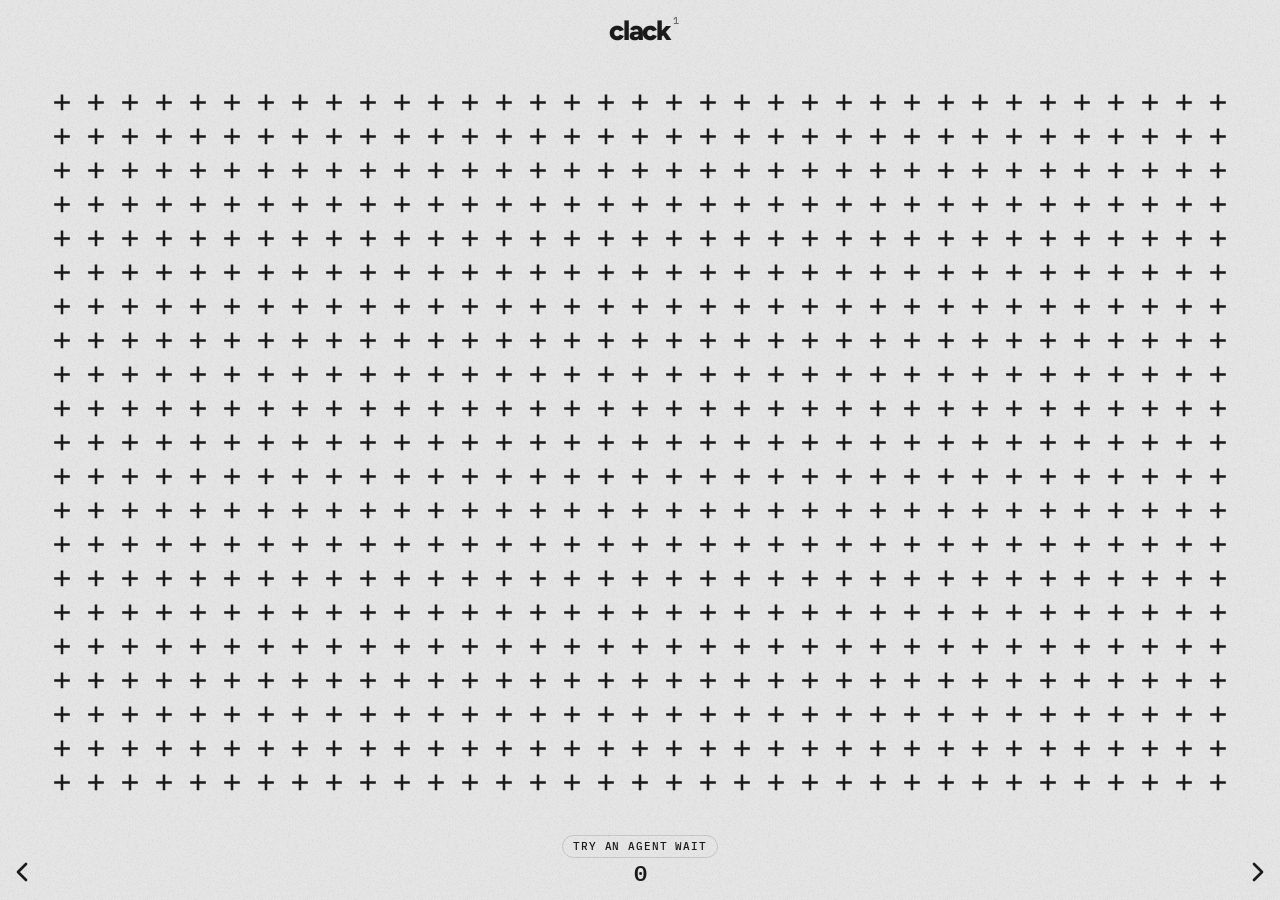
==== index.html @ c7e62347 "The clack website no longer offers the Mac app. Get clack drops its Keep it in your menu bar row, wi" ====
<!doctype html>
<html lang="en">
<head>
<meta charset="utf-8">
<meta name="viewport" content="width=device-width, initial-scale=1, viewport-fit=cover">
<!--artifact:start-->
<title>Clack</title>
<meta name="claude:viewport-fit-sides" content="cover">
<meta name="description" content="Move your cursor and every step clicks, pops or squishes. Ten stress-relief sounds, each with its own graphic to play with.">
<link rel="preconnect" href="https://fonts.googleapis.com">
<link rel="preconnect" href="https://fonts.gstatic.com" crossorigin>
<link rel="stylesheet" href="https://fonts.googleapis.com/css2?family=Courier+Prime:wght@400;700&family=Figtree:wght@400;500;600;700;800&family=IBM+Plex+Mono:wght@400;500;600&display=swap">
<style>
/* Layout: a full-screen canvas scene with only a few marks on it, set right on the picture in its own ink: the logo
   with the page number at the top centre, and along the bottom the tally in the middle with an arrow at each end to
   turn the page. In the menu bar the top row's right end holds the button that makes clack bigger and smaller.
   Every sound has its own scene and its own palette, most drawn from one moodboard:
   cobalt, periwinkle, grey paper, warm paper and ink. */
:root {
  --cobalt: #2c62fb; --peri: #becdf9; --mid: #5c80ea; --paper: #f3eee6; --grey-paper: #e6e6e3; --ink-black: #1c1c1c;
  --bg: #f4f5f7; --ink: #1b2a6b; --ink-soft: #5a6890; --line: rgba(27,42,107,.14);
  --acc: var(--cobalt); --cursor: var(--cobalt); --count-size: 22px;
  --font-ui: "Figtree", system-ui, -apple-system, "Segoe UI", sans-serif;
  --font-mono: "IBM Plex Mono", ui-monospace, monospace;
  color-scheme: light;
}
body[data-scene="wrap"]   { --bg: #72b4ed; --ink: #0d1240; --ink-soft: #10174a; --line: rgba(13,18,64,.2); --acc: #0d1240; --cursor: #0d1240; color-scheme: light; }
body[data-scene="cyano"]  { --bg: #3557b0; --ink: #f2f5ff; --ink-soft: #c3d0f5; --line: rgba(242,245,255,.25); --acc: #f2f5ff; --cursor: #f2f5ff; color-scheme: dark; }
body[data-scene="cloth"]  { --bg: #e6e6e6; --ink: #1a1a1a; --ink-soft: #6a6a6a; --line: rgba(26,26,26,.14); --acc: #1a1a1a; --cursor: #1a1a1a; color-scheme: light; }
body[data-scene="wax"]    { --bg: #c3c6db; --ink: #2d345d; --ink-soft: #60678b; --line: rgba(45,52,93,.15); --acc: #2d345d; --cursor: #2d345d; color-scheme: light; }
body[data-scene="laser"]  { --bg: #d9d8de; --ink: #2a5fa8; --ink-soft: #747990; --line: rgba(42,95,168,.16); --acc: #f2803e; --cursor: #2a5fa8; color-scheme: light; }
body[data-scene="gummy"]  { --bg: #e8ecea; --ink: #8c1f4f; --ink-soft: #a5486f; --line: rgba(140,31,79,.15); --acc: #8c1f4f; --cursor: #8c1f4f; color-scheme: light; }
body[data-scene="jelly"]  { --bg: #eed9b1; --ink: #17690a; --ink-soft: #7d6b45; --line: rgba(23,105,10,.16); --acc: #f31802; --cursor: #17690a; color-scheme: light; }
body[data-scene="soap"]   { --bg: #ebead6; --ink: #4f1534; --ink-soft: #571d3d; --line: rgba(79,21,52,.32); --acc: #bd4885; --cursor: #4f1534; color-scheme: light; }
body[data-scene="snow"]   { --bg: #9ca6e2; --ink: #252a5e; --ink-soft: #4a5088; --line: rgba(37,42,94,.18); --acc: #e8dcb2; --cursor: #252a5e; color-scheme: light; }
body[data-scene="grit"]   { --bg: #acdc98; --ink: #183c94; --ink-soft: #2d5aac; --line: rgba(24,60,148,.18); --acc: #183c94; --cursor: #183c94; color-scheme: light; }

* { box-sizing: border-box; }
[hidden] { display: none !important; }
html, body { height: 100%; }
body {
  margin: 0; overflow: hidden; background: var(--bg);
  color: var(--ink); font-family: var(--font-ui);
  -webkit-user-select: none; user-select: none; -webkit-tap-highlight-color: transparent;
  touch-action: none; transition: background-color .4s;
}
body.custom-cursor, body.custom-cursor * { cursor: none !important; }
#scene { position: fixed; inset: 0; width: 100%; height: 100%; z-index: 0; display: block; }

.app {
  position: relative; z-index: 1; height: 100%;
  display: grid; grid-template-rows: auto minmax(0, 1fr); grid-template-columns: minmax(0, 1fr);
  padding-left: max(16px, env(safe-area-inset-left, 0px));
  padding-right: max(16px, env(safe-area-inset-right, 0px));
  pointer-events: none;
}
.top, .edge { pointer-events: auto; }

/* Header: the logo at the centre of the top row; in the menu bar the size button sits at its right end */
.top { display: grid; grid-template-columns: minmax(0, 1fr) auto minmax(0, 1fr); align-items: center; gap: 16px; padding-block: 16px 6px; }
.brand { grid-column: 2; display: flex; align-items: baseline; gap: 12px; min-width: 0; }
.brand h1 { position: relative; margin: 0; font: 800 28px/1 var(--font-ui); letter-spacing: -.04em; color: var(--ink); }
/* the page number hangs off the word, so the word itself sits at the centre and stays put from page 1 to 10 */
.brand h1 sup { position: absolute; left: 100%; top: 0; font: 500 10px/1 var(--font-mono); letter-spacing: 0; margin-left: 2px; color: var(--ink-soft); }
.brand p { margin: 0; font: 500 12px/1.3 var(--font-mono); color: var(--ink-soft); white-space: nowrap; overflow: hidden; text-overflow: ellipsis; }
/* the tally sits at the bottom centre and lets the picture play on under it: the count stands alone on one line, level
   with the arrows, and the agent line sits close over it. It counts up as you play, so it needs no label; the word
   "clacks" is there for screen readers only */
.tally {
  position: fixed; left: 50%; bottom: max(16px, env(safe-area-inset-bottom, 0px)); transform: translateX(-50%);
  text-align: center; line-height: 1.1; font-family: var(--font-mono);
}
.tally p { display: flex; justify-content: center; margin: 0; white-space: nowrap; }
.tally b { font-size: var(--count-size); font-weight: 600; font-variant-numeric: tabular-nums; }
.tally span { font-size: 11px; letter-spacing: .08em; color: var(--ink-soft); }
.tally .sr { position: absolute; width: 1px; height: 1px; overflow: hidden; clip-path: inset(50%); }
/* 08 Soap Cutting's halftone goes slightly out of focus along the top and the bottom: the dots still show through
   behind the logo, the count and the agent line, only soft, so they no longer break up the letters. The blur builds up
   gradually towards each edge: four thin layers of 1px blur, each starting a quarter of the way further in over --f
   (about as far as the paler soap reaches), stack up to 2px over the top row and from the agent line down */
.haze {
  position: fixed; left: 0; right: 0; z-index: 0; pointer-events: none; display: none;
  -webkit-backdrop-filter: blur(1px); backdrop-filter: blur(1px);
  --f: 96px; --ramp: transparent calc(var(--f) * var(--k) / 4), #000 calc(var(--f) * (var(--k) + 1) / 4);
}
.haze.head { top: 0; height: calc(16px + 28px + 6px + var(--f));
  -webkit-mask-image: linear-gradient(to top, var(--ramp)); mask-image: linear-gradient(to top, var(--ramp)); }
.haze.foot { bottom: 0; height: calc(max(16px, env(safe-area-inset-bottom, 0px)) + var(--count-size) * 1.1 + 16px + var(--f));
  -webkit-mask-image: linear-gradient(to bottom, var(--ramp)); mask-image: linear-gradient(to bottom, var(--ramp)); }
body[data-scene="soap"] .haze { display: block; }
.stage { min-height: 0; min-width: 0; }

/* The agent line: one quiet line over the tally that knows when your agent is working, when it's done and how fast you
   went back, and is empty the rest of the time. It never shows a best or a streak, so there is nothing to stay for. It
   keeps a fixed height so the pictures that measure the tally never shift */
.agent { display: flex; justify-content: center; align-items: center; gap: 8px; min-height: 14px; margin-bottom: 2px;
  font: 500 11px/1 var(--font-mono); letter-spacing: .08em; text-transform: uppercase; color: var(--ink-soft); white-space: nowrap;
  transition: opacity .6s; }
.agent.dim { opacity: .55; }
.agent .dot { width: 6px; height: 6px; border-radius: 50%; background: currentColor; flex: none; }
.agent.wait .dot { animation: agentPulse 1.6s ease-in-out infinite; }
.agent.done { color: var(--ink); }
@keyframes agentPulse { 50% { opacity: .25; transform: scale(.7); } }
.agent button { pointer-events: auto; font: inherit; letter-spacing: inherit; text-transform: inherit; color: var(--ink);
  background: none; border: 1px solid var(--line); border-radius: 999px; padding: 5px 10px; cursor: pointer; }
.agent button:hover { border-color: var(--ink); }
body.custom-cursor .agent button { cursor: none !important; }
/* letting go: once the agent is done, the picture loses its colour and the cursor fades with the sound */
#scene { transition: filter .3s linear; }
body.letting-go #scene { filter: saturate(var(--grip-sat, 1)); }
body.letting-go .cursor.on { opacity: var(--grip-op, 1); }
@media (prefers-reduced-motion: reduce) { .agent.wait .dot { animation: none; } }

/* custom cursor + trail canvas: a ring in each picture's own --cursor color */
#fx { position: fixed; inset: 0; width: 100%; height: 100%; pointer-events: none; z-index: 5; }
.cursor {
  position: fixed; left: 0; top: 0; z-index: 50; pointer-events: none; color: var(--cursor);
  width: 30px; height: 30px; margin: -15px 0 0 -15px;
  filter: drop-shadow(0 2px 3px rgba(0,0,0,.2)); will-change: transform; opacity: 0; transition: opacity .2s;
}
.cursor.on { opacity: 1; }
.cursor svg { width: 100%; height: 100%; display: block; transition: transform 90ms ease-out; }
.cursor.press svg { transform: scale(.78); transition-duration: 30ms; }

/* Arrows: the previous and the next material, at the two ends of the bottom row level with the count, in the
   picture's own ink, far enough from it not to read as buttons for the number. Each tip sits on the page margin; the
   button reaches past it to the screen's edge, and its middle meets the middle of the count's line, so it hangs a little
   below the tally's foot. A button in the top row reaches above and below it instead */
.pager {
  position: fixed; left: 0; right: 0; bottom: calc(max(16px, env(safe-area-inset-bottom, 0px)) + var(--count-size) * .55 - 22px);
  padding-left: max(0px, env(safe-area-inset-left, 0px) - 16px); padding-right: max(0px, env(safe-area-inset-right, 0px) - 16px);
  display: flex; justify-content: space-between;
}
.edge {
  width: 44px; height: 44px; padding: 0;
  display: grid; place-items: center; border: 0; background: none; color: var(--ink); cursor: pointer;
  transition: transform .15s;
}
.top .edge { margin-block: -8px; }
.edge svg { width: 32px; height: 32px; }
.edge.prev:hover { transform: translateX(-3px); }
.edge.next:hover { transform: translateX(3px); }
button:focus-visible { outline: 2px solid var(--acc); outline-offset: 2px; }

.thumb { display: block; border-radius: 9px; overflow: hidden; aspect-ratio: 8 / 5; box-shadow: inset 0 0 0 1px rgba(0,0,0,.06); }
.thumb svg { width: 100%; height: 100%; display: block; }

.go { margin-top: 6px; font: 600 16px/1 var(--font-ui); padding: 16px 28px; border-radius: 999px; border: 0; background: var(--ink); color: var(--bg); cursor: pointer; box-shadow: 0 10px 24px rgba(10,20,60,.22); }

@media (max-width: 720px) {
  .brand p { display: none; }
  :root { --count-size: 18px; }
  .brand h1 { font-size: 24px; }
}
@media (max-height: 520px) {
  .top { padding-block: 8px 2px; }
  .tally { bottom: max(8px, env(safe-area-inset-bottom, 0px)); }
  .pager { bottom: calc(max(8px, env(safe-area-inset-bottom, 0px)) + var(--count-size) * .55 - 22px); }
  .brand p { display: none; }
}
/* The story: what clack is for and how it came to be. Nothing on the page opens it for now. It keeps one palette of its own,
   warm paper and cobalt ink from the moodboard */

@media (pointer: coarse) { .st-close kbd { display: none; } }

.story {
  --s-bg: #f3eee6; --s-ink: #1b2a6b; --s-soft: #5a6890; --s-line: rgba(27,42,107,.14); --s-card: rgba(255,255,255,.55); --s-acc: #2c62fb;
  position: fixed; inset: 0; z-index: 45; overflow-y: auto; overscroll-behavior: contain; touch-action: pan-y;
  background: var(--s-bg); color: var(--s-ink); color-scheme: light; -webkit-user-select: text; user-select: text;
  animation: storyIn .3s ease-out;
}
@keyframes storyIn { from { opacity: 0; transform: translateY(16px); } }
body.custom-cursor .story, body.custom-cursor .story * { cursor: auto !important; }
body.custom-cursor .story :is(button, a) { cursor: pointer !important; }
body.story-open .cursor, body.story-open #fx { visibility: hidden; }
.story :focus-visible { outline: 2px solid var(--s-acc); outline-offset: 3px; }
.st-bar {
  position: sticky; top: 0; z-index: 2; display: flex; align-items: center; justify-content: space-between; gap: 20px;
  padding: 12px max(16px, env(safe-area-inset-right, 0px)) 12px max(16px, env(safe-area-inset-left, 0px));
  background: color-mix(in srgb, var(--s-bg) 86%, transparent); backdrop-filter: blur(14px); -webkit-backdrop-filter: blur(14px);
}
.st-mark { font: 800 22px/1 var(--font-ui); letter-spacing: -.04em; }
.st-nav { display: flex; gap: 22px; margin-right: auto; padding-left: 18px; }
.st-nav a { font: 500 11px/1 var(--font-mono); letter-spacing: .1em; text-transform: uppercase; color: var(--s-soft); text-decoration: none; }
.st-nav a:hover { color: var(--s-ink); }
.st-close { display: inline-flex; align-items: center; gap: 8px; font: 600 13px/1 var(--font-ui); color: var(--s-ink); padding: 9px 14px; border-radius: 999px; border: 1px solid var(--s-line); background: var(--s-card); }
.st-close kbd { font: 500 10px/1 var(--font-mono); color: var(--s-soft); }
.st-in { max-width: 920px; margin: 0 auto; padding: 0 max(20px, env(safe-area-inset-left, 0px)) 72px; }
.st-hero { padding: 44px 0 0; }
.st-eyebrow, .st-num, .story h4 { margin: 0 0 18px; font: 500 11px/1.4 var(--font-mono); letter-spacing: .14em; text-transform: uppercase; color: var(--s-soft); }
.st-title { position: relative; margin: 0; font: 800 clamp(88px, 18vw, 176px)/.84 var(--font-ui); letter-spacing: -.055em; }
.st-title::before { content: "clack"; position: absolute; inset: 0; color: var(--s-acc); filter: blur(22px); opacity: .45; transform: translate(.05em, .06em); z-index: -1; }
.st-lede { max-width: 30em; margin: 28px 0 0; font: 500 clamp(19px, 2.4vw, 24px)/1.45 var(--font-ui); letter-spacing: -.01em; text-wrap: pretty; }
.st-meta { display: grid; grid-template-columns: repeat(4, minmax(0, 1fr)); gap: 18px; margin: 36px 0 0; padding: 18px 0 0; border-top: 1px solid var(--s-line); }
.st-meta dt { margin-bottom: 6px; font: 500 10.5px/1.3 var(--font-mono); letter-spacing: .12em; text-transform: uppercase; color: var(--s-soft); }
.st-meta dd { margin: 0; font-size: 14px; line-height: 1.45; }
.st-strip { display: grid; grid-template-columns: repeat(10, minmax(0, 1fr)); gap: 6px; margin-top: 40px; }
.st-strip .thumb { aspect-ratio: 2 / 3; border-radius: 10px; }
.st-sec { padding-top: 88px; scroll-margin-top: 40px; }
.st-sec h3, .st-end h3 { max-width: 15em; margin: 0 0 22px; font: 800 clamp(34px, 5.2vw, 54px)/1.02 var(--font-ui); letter-spacing: -.035em; text-wrap: balance; }
.st-sec > p:not(.st-num) { max-width: 36em; margin: 0 0 16px; font-size: 17px; line-height: 1.65; text-wrap: pretty; }
.story h4 { margin: 48px 0 14px; }
.st-quote { max-width: 20em; margin: 32px 0 0; padding-left: 20px; border-left: 3px solid var(--s-acc); font: 700 clamp(24px, 3.4vw, 34px)/1.22 var(--font-ui); letter-spacing: -.02em; color: var(--s-acc); }
.st-fig { margin: 30px 0 0; padding: 20px; border-radius: 20px; border: 1px solid var(--s-line); background: var(--s-card); }
.st-fig svg { display: block; width: 100%; height: auto; }
.st-fig figcaption { display: flex; align-items: baseline; gap: 10px; margin-top: 14px; font-size: 13px; line-height: 1.5; color: var(--s-soft); }
.st-fig figcaption i { flex: none; width: 10px; height: 10px; border-radius: 3px; background: var(--s-acc); }
.st-cards, .st-iters { display: grid; grid-template-columns: repeat(3, minmax(0, 1fr)); gap: 14px; margin-top: 14px; }
.st-card { padding: 20px; border-radius: 20px; border: 1px solid var(--s-line); background: var(--s-card); }
.st-card em { display: block; margin-bottom: 14px; font: 500 11px/1 var(--font-mono); font-style: normal; color: var(--s-acc); }
.st-card b { display: block; margin-bottom: 8px; font-size: 18px; letter-spacing: -.01em; }
.st-card p { margin: 0; font-size: 14.5px; line-height: 1.55; color: var(--s-soft); }
.st-card .chain { margin-bottom: 10px; font-size: 15px; line-height: 1.5; color: var(--s-ink); }
.st-card .chain i { font-style: normal; color: var(--s-soft); }
.st-card .chain b { display: inline; color: var(--s-acc); font-size: inherit; }
.st-mats { display: grid; grid-template-columns: repeat(2, minmax(0, 1fr)); gap: 14px; margin-top: 30px; }
.mat {
  display: flex; flex-direction: column; gap: 8px; padding: 10px 10px 16px; text-align: left; font: inherit; color: inherit;
  border-radius: 20px; border: 1px solid var(--s-line); background: var(--s-card); transition: border-color .15s, transform .15s;
}
.mat:hover { border-color: var(--s-ink); transform: translateY(-2px); }
.mat .thumb { aspect-ratio: 9 / 4; border-radius: 12px; margin-bottom: 4px; }
.mat-t { display: flex; align-items: baseline; gap: 8px; padding: 4px 6px 0; }
.mat-t em { font: 500 11px/1 var(--font-mono); font-style: normal; color: var(--s-soft); }
.mat-t b { font-size: 20px; letter-spacing: -.02em; }
.mat-try { padding: 0 6px 4px; font-size: 15px; line-height: 1.5; }
.mat-row { display: grid; grid-template-columns: 50px minmax(0, 1fr); gap: 8px; padding: 0 6px; font-size: 13px; line-height: 1.45; color: var(--s-soft); }
.mat-row i { font: 500 10px/1.9 var(--font-mono); font-style: normal; letter-spacing: .1em; text-transform: uppercase; }
.mat-go { margin-top: auto; padding: 8px 6px 0; font-size: 13px; font-weight: 600; color: var(--s-acc); }
.st-steps { display: grid; grid-template-columns: repeat(4, minmax(0, 1fr)); gap: 18px; margin: 34px 0 0; padding: 0; list-style: none; }
.st-steps li { padding-top: 14px; border-top: 2px solid var(--s-ink); }
.st-steps em { display: block; margin-bottom: 10px; font: 500 11px/1 var(--font-mono); font-style: normal; color: var(--s-acc); }
.st-steps b { display: block; margin-bottom: 6px; font-size: 16px; }
.st-steps p { margin: 0; font-size: 14px; line-height: 1.55; color: var(--s-soft); }
.st-cut { display: flex; flex-wrap: wrap; gap: 6px; margin: 0; padding: 0; list-style: none; }
.st-cut li { padding: 7px 11px; border-radius: 999px; border: 1px dashed var(--s-line); font: 500 12px/1 var(--font-mono); color: var(--s-soft); text-decoration: line-through; text-decoration-color: rgba(44,98,251,.55); }
.st-sec > .st-cut + p { margin: 14px 0 0; font-size: 14px; color: var(--s-soft); }
.st-details { display: grid; grid-template-columns: repeat(3, minmax(0, 1fr)); gap: 30px 22px; margin-top: 30px; }
.st-details div { padding-top: 14px; border-top: 1px solid var(--s-line); }
.st-details b { display: block; margin-bottom: 6px; font-size: 16px; }
.st-details p { margin: 0; font-size: 14.5px; line-height: 1.55; color: var(--s-soft); }
.st-end { margin-top: 96px; padding: 56px 24px; border-radius: 28px; background: var(--s-ink); color: var(--s-bg); text-align: center; }
.st-end h3 { margin: 0 auto 12px; }
.st-end p { margin: 0 0 26px; font-size: 17px; opacity: .75; }
.st-end .go { margin: 0; background: var(--s-bg); color: var(--s-ink); box-shadow: none; }
@media (max-width: 760px) {
  .st-nav { display: none; }
  .st-cards, .st-iters, .st-details { grid-template-columns: minmax(0, 1fr); }
  .st-steps { grid-template-columns: repeat(2, minmax(0, 1fr)); }
}
@media (max-width: 640px) {
  .st-meta { grid-template-columns: repeat(2, minmax(0, 1fr)); }
  .st-strip { grid-template-columns: repeat(5, minmax(0, 1fr)); }
  .st-mats { grid-template-columns: minmax(0, 1fr); }
  .st-sec { padding-top: 64px; }
}
@media (prefers-reduced-motion: reduce) { .edge { transition: none; } .story { animation: none; } .mat { transition: none; } .mat:hover { transform: none; } }
</style>
</head>
<body>
<canvas id="scene" aria-label="Interactive graphic. Move your cursor to play"></canvas>
<div class="haze head" style="--k: 0" aria-hidden="true"></div>
<div class="haze head" style="--k: 1" aria-hidden="true"></div>
<div class="haze head" style="--k: 2" aria-hidden="true"></div>
<div class="haze head" style="--k: 3" aria-hidden="true"></div>
<div class="haze foot" style="--k: 0" aria-hidden="true"></div>
<div class="haze foot" style="--k: 1" aria-hidden="true"></div>
<div class="haze foot" style="--k: 2" aria-hidden="true"></div>
<div class="haze foot" style="--k: 3" aria-hidden="true"></div>
<div class="app" id="app">
  <header class="top">
    <div class="brand">
      <h1>clack<sup id="page">1</sup></h1>
    </div>
  </header>

  <main class="stage" id="stage"></main>

  <div class="tally" aria-live="off">
    <div class="agent" id="agent" role="status" aria-live="polite"></div>
    <p><b id="count">0</b><span class="sr"> clacks</span></p>
  </div>

  <nav class="pager" aria-label="Materials">
    <button class="edge prev" id="prev" type="button" aria-label="Previous material"><svg viewBox="0 0 24 24" fill="none" stroke="currentColor" stroke-width="2" stroke-linecap="round" stroke-linejoin="round"><path d="m15 6-6 6 6 6"/></svg></button>
    <button class="edge next" id="next" type="button" aria-label="Next material"><svg viewBox="0 0 24 24" fill="none" stroke="currentColor" stroke-width="2" stroke-linecap="round" stroke-linejoin="round"><path d="m9 6 6 6-6 6"/></svg></button>
  </nav>
</div>

<canvas id="fx" aria-hidden="true"></canvas>
<div class="cursor" id="cursor" aria-hidden="true"><svg viewBox="0 0 24 24"><circle cx="12" cy="12" r="8.5" fill="none" stroke="currentColor" stroke-width="2.4"/><circle cx="12" cy="12" r="1.8" fill="currentColor"/></svg></div>

<div class="story" id="story" role="dialog" aria-modal="true" aria-labelledby="storyTitle" hidden>
  <div class="st-bar">
    <b class="st-mark">clack</b>
    <nav class="st-nav" aria-label="Sections">
      <a href="#st-why">Why</a><a href="#st-idea">Idea</a><a href="#st-materials">Materials</a><a href="#st-process">Process</a><a href="#st-details">Details</a>
    </nav>
    <button class="st-close" id="storyClose" type="button">Close<kbd>esc</kbd></button>
  </div>
  <article class="st-in">
    <header class="st-hero">
      <p class="st-eyebrow">Case study &middot; Interactive sound toy</p>
      <h2 class="st-title" id="storyTitle">clack</h2>
      <p class="st-lede">Ten satisfying materials to pop, squish and crunch with nothing but a cursor. A small web toy for the moments when your hands want something to do.</p>
      <dl class="st-meta">
        <div><dt>Role</dt><dd>Concept, interaction, visual and sound design</dd></div>
        <div><dt>Built with</dt><dd>HTML Canvas and the Web Audio API</dd></div>
        <div><dt>Plays on</dt><dd>Mouse, trackpad, touch and keyboard</dd></div>
        <div><dt>Year</dt><dd>2026</dd></div>
      </dl>
      <div class="st-strip" id="storyStrip" aria-hidden="true"></div>
    </header>

    <section class="st-sec" id="st-why">
      <p class="st-num">01 &mdash; Why</p>
      <h3>Hands want something to do</h3>
      <p>We pop bubble wrap, squeeze slime and watch soap get shaved into cubes, not to finish anything but because the small, repeatable feeling settles us. ASMR videos turned these textures into a genre, and on Roblox, ASMR tower obbies such as 왁뿌볼 타워 and Keyboard ASMR Towers have players climb from one satisfying material to the next.</p>
      <p>On a screen, though, we mostly watch. The textures are right there, but our hands never get to touch them.</p>
      <blockquote class="st-quote">What if the cursor were the fingertip?</blockquote>
    </section>

    <section class="st-sec" id="st-idea">
      <p class="st-num">02 &mdash; The idea</p>
      <h3>Every step is a press</h3>
      <p>The screen is laid out as a grid of invisible keys. Each cell the cursor crosses is pressed once: it plays a sound, and the picture under it reacts. Slow strokes tap, fast flicks sweep, and even an idle wiggle turns into a run of sound.</p>
      <figure class="st-fig">
        <div id="storyDiagram"></div>
        <figcaption><i></i>Cells the cursor crossed. Each one played a sound and nudged the picture, then faded back as the picture recovered.</figcaption>
      </figure>
      <div class="st-cards">
        <div class="st-card"><em>A</em><b>Just move</b><p>No clicks, no goals, no score to lose. A quiet count of your clacks is the only number on screen.</p></div>
        <div class="st-card"><em>B</em><b>One material, two senses</b><p>Each sound draws its own picture, and the picture answers where you touch it: bubbles flatten, snow takes a boot print, soap gives up a path down to the paper.</p></div>
        <div class="st-card"><em>C</em><b>Soft, never sharp</b><p>A quick stroke can fire twenty sounds a second, so anything with a hard edge (a ring, a ping, a thump) soon sounds like gunfire. The sounds are shaped from soft, filtered noise instead, so a stroke blends into one gentle wash.</p></div>
      </div>
    </section>

    <section class="st-sec" id="st-materials">
      <p class="st-num">03 &mdash; Materials</p>
      <h3>Ten materials, ten pictures</h3>
      <p>Each material starts from something people already find satisfying, and most pictures are drawn after a reference: a photo, a print or a texture. Pick one to play it.</p>
      <div class="st-mats" id="storyMaterials"></div>
    </section>

    <section class="st-sec" id="st-process">
      <p class="st-num">04 &mdash; Process</p>
      <h3>It started as a keyboard</h3>
      <p>The first version was called 딸깍 (ddalkkak, the Korean word for a click): a full-screen keyboard that clicked under a passing cursor, with ten sound sets, from clicky switches to bubble wrap and marimba, and seven keycap themes. It took a lot of cutting to get from there to here.</p>
      <ol class="st-steps">
        <li><em>1</em><b>A keyboard that clicks</b><p>Ten sound sets on a 60% keyboard. The name clack comes from here.</p></li>
        <li><em>2</em><b>Drop the keys</b><p>Once the sounds turned into wax, slime and bubble wrap, a keycap was the wrong picture for them. Each sound got a picture of its own.</p></li>
        <li><em>3</em><b>Cut to two, rebuild to ten</b><p>Most ideas didn't survive being played. The lineup shrank to Bubble Wrap and Crunchy Slime, then grew back to ten.</p></li>
        <li><em>4</em><b>Draw from life, tune for calm</b><p>Pictures redrawn after photos and prints, and sounds softened until a fast stroke still feels calm.</p></li>
      </ol>
      <h4>Built, played and cut</h4>
      <ul class="st-cut">
        <li>Pop It</li><li>Squishy</li><li>Mochi Squishy</li><li>Wax Ball XL</li><li>Kinetic Sand</li><li>Typewriter</li><li>Gaming Switches</li><li>Voice</li><li>Marimba</li><li>Pearl</li><li>Soft Brush</li><li>Bubbles</li><li>Rain on Glass</li><li>Ink Mountains</li><li>Cross Stitch</li><li>Tanghulu</li><li>Sugar Gummies</li>
      </ul>
      <p>Seventeen materials were built, played and cut along the way.</p>
      <h4>Three iterations</h4>
      <div class="st-iters">
        <div class="st-card"><em>06 Chewy Jellies</em><p class="chain">Tanghulu <i>&rarr;</i> Sugar Gummies <i>&rarr;</i> <b>Chewy Jellies</b></p><p>Rubbing the sugar off a gummy wasn't the feeling. Squeezing gummies together, feeling them stick and peeling them apart was. Later the fruit colors and sugar gave way to one flat pink under a fine grain, after a pink and white reference.</p></div>
        <div class="st-card"><em>02 Cyanotype</em><p class="chain">Ringing twinkle <i>&rarr;</i> bubble blips <i>&rarr;</i> soft blips <i>&rarr;</i> <b>a breath of foam</b></p><p>Each try was softer, and each still sounded like shooting under a fast cursor. Filtered noise with slow attacks fixed it, and became the recipe for the calmer sounds that followed.</p></div>
        <div class="st-card"><em>04 Wax Ball</em><p class="chain">Cell foam <i>&rarr;</i> pebbles <i>&rarr;</i> line print <i>&rarr;</i> towers <i>&rarr;</i> halftone <i>&rarr;</i> <b>lime on lavender</b></p><p>Wax Ball went through eight looks and was cut once along the way. It came back as a black and white halftone of squares that the cursor presses into diamonds, then took the lime, lavender and fine grain of a second reference.</p></div>
      </div>
    </section>

    <section class="st-sec" id="st-details">
      <p class="st-num">05 &mdash; Details</p>
      <h3>The small stuff</h3>
      <div class="st-details">
        <div><b>A cursor that belongs</b><p>The ring takes each picture's own color, so it reads as part of the material rather than laid over it.</p></div>
        <div><b>No audio files</b><p>Every sound is synthesized live with the Web Audio API, with a little randomness, so no two steps sound exactly alike.</p></div>
        <div><b>Your keys play too</b><p>Letters, digits, space and enter play the current material, and the arrow keys switch between materials.</p></div>
        <div><b>Made for touch</b><p>On phones and tablets, drag a finger across the screen, and tap the arrows in the bottom corners to switch materials.</p></div>
        <div><b>One moodboard</b><p>Cobalt, periwinkle, grey and warm paper, and ink. Eight materials borrow their colors from their own reference images instead.</p></div>
        <div><b>One file</b><p>The whole toy is a single HTML page: no build step, no install, nothing to load but fonts.</p></div>
      </div>
    </section>

    <section class="st-end">
      <h3>Now it's your turn</h3>
      <p>Turn the sound on and move.</p>
      <button class="go" id="storyGo" type="button">Start playing</button>
    </section>
  </article>
</div>

<script>
(() => {
'use strict';
const $ = id => document.getElementById(id);

/* ---------- settings ---------- */
const SOUND_IDS = ['slime', 'cyano', 'bubble', 'wax', 'thock', 'gummy', 'pudding', 'soap', 'snow', 'sugar'];
const DEF = { mode: 'hover', sound: 'slime', volume: 0.7, muted: false, count: 0 };
let S = { ...DEF };
try { Object.assign(S, JSON.parse(localStorage.getItem('clack') || '{}')); } catch (e) {}
S.sound = DEF.sound; // every visit opens on 01 Crunchy Slime; the other settings are remembered
S.mode = 'hover'; // Tap mode was removed: sounds always play as the cursor moves (touch screens still drag)
S.muted = false; S.volume = DEF.volume; // the volume control was removed, so a mute or volume saved before can't stick
let saveT = 0;
function save() {
  clearTimeout(saveT);
  saveT = setTimeout(() => {
    try { const { mode, sound, volume, muted, count } = S; localStorage.setItem('clack', JSON.stringify({ mode, sound, volume, muted, count })); } catch (e) {}
  }, 300);
}

/* the agent's state, read by press() on every step; the agent section near the end drives it */
const AG = { grip: 1, vis: 1 };
// how strongly the pictures answer a step: full while clack holds you, down to a faint trace once it has let go, so
// every material still stirs a little but plainly less
const V = () => AG.vis;

/* ---------- audio ---------- */
const A = { ctx: null };
function makeIR(C, secs, decay) {
  const len = Math.floor(C.sampleRate * secs), b = C.createBuffer(2, len, C.sampleRate);
  for (let ch = 0; ch < 2; ch++) { const d = b.getChannelData(ch); for (let i = 0; i < len; i++) d[i] = (Math.random() * 2 - 1) * Math.pow(1 - i / len, decay); }
  return b;
}
function initAudio(C) {
  if (A.ctx && !C) { if (A.ctx.state === 'suspended') A.ctx.resume(); return; }
  C = C || new (window.AudioContext || window.webkitAudioContext)({ latencyHint: 'interactive' });
  A.ctx = C;
  A.master = C.createGain(); A.master.gain.value = S.muted ? 0 : S.volume;
  const comp = C.createDynamicsCompressor();
  comp.threshold.value = -16; comp.knee.value = 10; comp.ratio.value = 5; comp.attack.value = 0.002; comp.release.value = 0.15;
  A.dry = C.createGain(); A.dry.gain.value = 1.9; A.dry.connect(comp);
  A.wet = C.createGain(); A.wet.gain.value = 1.1;
  const verb = C.createConvolver(); verb.buffer = makeIR(C, 2.4, 3.4);
  A.wet.connect(verb); verb.connect(comp);
  // a gentle top-end roll-off keeps the tingle soft instead of sharp
  const soft = C.createBiquadFilter(); soft.type = 'lowpass'; soft.frequency.value = 10500; soft.Q.value = 0.5;
  comp.connect(soft); soft.connect(A.master); A.master.connect(C.destination);
  const n = C.createBuffer(1, C.sampleRate, C.sampleRate), d = n.getChannelData(0);
  for (let i = 0; i < d.length; i++) d[i] = Math.random() * 2 - 1;
  A.noise = n;
}
function env(v, t, a, d, g) {
  v.gain.setValueAtTime(0.0001, t);
  v.gain.exponentialRampToValueAtTime(g, t + a);
  v.gain.exponentialRampToValueAtTime(0.0001, t + a + d);
}
function out(v, wet) {
  v.connect(A.dry);
  if (wet) { const s = A.ctx.createGain(); s.gain.value = wet; v.connect(s); s.connect(A.wet); }
}
function tone(type, f, t, o = {}) {
  const { a = 0.002, d = 0.1, g = 0.5, f2 = 0, ft = 0.05, wet = 0 } = o;
  const C = A.ctx, osc = C.createOscillator(), v = C.createGain();
  osc.type = type; osc.frequency.setValueAtTime(f, t);
  if (f2) osc.frequency.exponentialRampToValueAtTime(f2, t + ft);
  env(v, t, a, d, g); osc.connect(v); out(v, wet);
  osc.start(t); osc.stop(t + a + d + 0.05);
}
function hiss(t, o = {}) {
  const { type = 'bandpass', f = 2000, q = 1, a = 0.001, d = 0.03, g = 0.5, f2 = 0, ft = 0.05, wet = 0 } = o;
  const C = A.ctx, s = C.createBufferSource(), fl = C.createBiquadFilter(), v = C.createGain();
  s.buffer = A.noise; s.playbackRate.value = 0.9 + Math.random() * 0.2;
  fl.type = type; fl.frequency.setValueAtTime(f, t); if (f2) fl.frequency.exponentialRampToValueAtTime(f2, t + ft); fl.Q.value = q;
  env(v, t, a, d, g); s.connect(fl); fl.connect(v); out(v, wet);
  s.start(t, Math.random() * 0.5); s.stop(t + a + d + 0.05);
}
// a tone whose pitch shivers with a fading vibrato, for anything that jiggles
function wobble(f, t, o = {}) {
  const { a = 0.006, d = 0.25, g = 0.5, rate = 9, depth = 0.1, f2 = 0, ft = 0.08, wet = 0 } = o;
  const C = A.ctx, osc = C.createOscillator(), lfo = C.createOscillator(), lg = C.createGain(), v = C.createGain();
  osc.frequency.setValueAtTime(f, t); if (f2) osc.frequency.exponentialRampToValueAtTime(f2, t + ft);
  lfo.frequency.value = rate; lg.gain.setValueAtTime(f * depth, t); lg.gain.exponentialRampToValueAtTime(f * depth * 0.05, t + a + d);
  lfo.connect(lg); lg.connect(osc.frequency);
  env(v, t, a, d, g); osc.connect(v); out(v, wet);
  osc.start(t); lfo.start(t); osc.stop(t + a + d + 0.05); lfo.stop(t + a + d + 0.05);
}
// filtered noise whose band and loudness shiver with a fading wobble, for jelly that jiggles without a note
function jiggle(t, o = {}) {
  const { f = 400, q = 2, a = 0.015, d = 0.2, g = 0.3, rate = 8, depth = 0.3, am = 0.5, wet = 0 } = o;
  const C = A.ctx, s = C.createBufferSource(), fl = C.createBiquadFilter(), v = C.createGain(), w = C.createGain();
  const lfo = C.createOscillator(), lf = C.createGain(), la = C.createGain();
  s.buffer = A.noise; s.playbackRate.value = 0.9 + Math.random() * 0.2;
  fl.type = 'bandpass'; fl.frequency.setValueAtTime(f, t); fl.Q.value = q;
  lfo.frequency.value = rate; lf.gain.setValueAtTime(f * depth, t); lf.gain.exponentialRampToValueAtTime(f * depth * 0.05, t + a + d);
  w.gain.value = 1 - am / 2; la.gain.value = am / 2;
  lfo.connect(lf); lf.connect(fl.frequency); lfo.connect(la); la.connect(w.gain);
  env(v, t, a, d, g); s.connect(fl); fl.connect(w); w.connect(v); out(v, wet);
  s.start(t, Math.random() * 0.5); lfo.start(t); s.stop(t + a + d + 0.05); lfo.stop(t + a + d + 0.05);
}
const rand = (a, b) => a + Math.random() * (b - a);

/* Each sound: scene = the picture it draws, desc = one line for the picker.
   All are tuned for ASMR: soft attacks, rounded filters, tiny crisp details and a little room tone.
*/
function crinkle(t, n, spread, o = {}) {
  const { lo = 2600, hi = 6000, g = 0.35, q = 2.5, a = 0.0015, d = 0.012 } = o;
  for (let i = 0; i < n; i++) { const at = t + Math.pow(Math.random(), 1.6) * spread; hiss(at, { f: rand(lo, hi), q, a, d: rand(d / 3, d), g: rand(0.4, 1) * g * (1 - (at - t) / spread * 0.6) }); }
}
// wet, sticky ticks where two tacky surfaces let go of each other: n little bands of noise between lo and hi over
// spread from t, each dropping as it comes off, so they sound moist rather than dry
function tack(t, n, spread, o = {}) {
  const { lo = 800, hi = 1500, g = 0.05, q = 2.2, d = 0.012 } = o;
  for (let i = 0; i < n; i++) { const f = rand(lo, hi); hiss(t + Math.random() * spread, { f, f2: f * 0.72, ft: 0.01, q, a: 0.002, d: rand(d / 2, d), g: rand(0.5, 1) * g }); }
}
// a sticky surface tearing loose: n tiny crisp clicks over dur from t that come faster and louder as the tear runs
function zip(t, n, dur, o = {}) {
  const { lo = 1200, hi = 4500, g = 0.12, q = 1.4 } = o;
  for (let i = 0; i < n; i++) { const u = i / (n - 1 || 1); hiss(t + dur * Math.pow(u, 0.6) + rand(-0.001, 0.001), { f: rand(lo, hi), q, a: 0.0005, d: rand(0.002, 0.005), g: g * (0.4 + 0.6 * u) * rand(0.7, 1) }); }
}
const SOUNDS = {
  bubble: { name: 'Bubble Wrap', desc: 'Pop hills on a blue contour map', scene: 'wrap', noTrail: true,
    // a gentle, muffled pop that sounds like a drop of water: its note swoops up as the bubble bursts (the bloop), and
    // now and then a smaller droplet plinks after it
    down(k, t, j) {
      const f0 = (210 + k.seed * 120) * j;
      hiss(t, { type: 'lowpass', f: 1200, q: 0.7, a: 0.003, d: 0.012, g: 0.45 });
      tone('sine', f0, t, { f2: f0 * 2.2, ft: 0.045, a: 0.005, d: 0.09, g: 0.3, wet: 0.08 });
      if (Math.random() < 0.4) {
        const f1 = f0 * rand(2, 2.6);
        tone('sine', f1, t + rand(0.05, 0.1), { f2: f1 * 1.7, ft: 0.025, a: 0.003, d: 0.035, g: 0.06, wet: 0.1 });
      }
    } },
  slime: { name: 'Crunchy Slime', desc: 'Crumple a sheet of stitches', scene: 'cloth', noTrail: true,
    // foam beads bursting inside glossy slime: a wet press and a fizz of tiny crackles
    down(k, t, j) {
      hiss(t, { f: 380 * j, f2: 700, ft: 0.1, q: 6, a: 0.025, d: 0.14, g: 1, wet: 0.08 });
      crinkle(t + 0.01, 12 + Math.floor(Math.random() * 6), 0.18, { lo: 2800, hi: 7000, g: 0.6, q: 3 });
    },
    up(k, t, j) { hiss(t, { f: 700 * j, f2: 1500, ft: 0.08, q: 8, a: 0.01, d: 0.08, g: 0.4 }); crinkle(t, 4, 0.06, { g: 0.2 }); } },
  cyano: { name: 'Cyanotype', desc: 'Expose white dots on blue', scene: 'cyano',
    // soft, light foam close to the ear: a gentle breath of air that swells in and out, with a faint sizzle of tiny bubbles
    // in it; no pitched tones and no hard attacks, so a stroke blends into one soft wash as the white dots bloom and sink back
    down(k, t, j) {
      const at = t + rand(0, 0.02);
      hiss(at, { type: 'lowpass', f: 2800 * j, q: 0.5, a: 0.04, d: 0.14, g: 0.08, wet: 0.1 });
      hiss(at, { type: 'highpass', f: 7000 * j, q: 0.5, a: 0.05, d: 0.12, g: 0.03 });
      crinkle(at + 0.02, 8, 0.25, { lo: 4000, hi: 9000, g: 0.04, q: 1.5 });
    } },
  wax: { name: 'Wax Ball', desc: 'Press the lime squares down into dots', scene: 'wax', noTrail: true,
    // the 왁뿌볼: a hard wax shell gives way in one dry snap and a rush of brittle crackles, then the soft clay inside squishes
    down(k, t, j) {
      hiss(t, { type: 'highpass', f: 2200, q: 0.7, a: 0.0006, d: 0.007, g: 1.1 });
      hiss(t, { type: 'lowpass', f: 1100 * j, q: 1, a: 0.001, d: 0.035, g: 0.9 });
      crinkle(t + 0.004, 16 + Math.floor(Math.random() * 8), 0.11, { lo: 1000, hi: 4800, g: 0.75, q: 1.4 });
      hiss(t + 0.03, { f: 340 * j, f2: 230, ft: 0.12, q: 4, a: 0.03, d: 0.12, g: 0.45, wet: 0.06 });
    } },
  thock: { name: 'Thocky Keys', desc: 'Heat holes into thermal colors', scene: 'laser', noTrail: true,
    // a lubed, foam-filled custom board: a padded tap, the hollow of the case and a low thud; the spacebar sits deeper
    down(k, t, j) {
      const sp = k.code === 'Space', f0 = (sp ? 120 : 165 + k.seed * 40) * j;
      hiss(t, { type: 'lowpass', f: 1600, q: 0.8, a: 0.0008, d: 0.01, g: 1.1 });
      hiss(t, { f: (sp ? 380 : 520) * j, q: 5, a: 0.001, d: sp ? 0.06 : 0.035, g: 0.7 });
      tone('sine', f0, t, { f2: f0 * 0.7, ft: 0.04, a: 0.001, d: sp ? 0.09 : 0.05, g: 0.6 });
    },
    // the key springs back up with a lighter tick; on the screen it lands just after the next key goes down
    up(k, t, j) {
      const at = t + (k.code === 'Cell' ? 0.045 : 0);
      hiss(at, { f: 1300 * j, q: 3, a: 0.0008, d: 0.012, g: 0.3 });
      tone('sine', 300 * j, at, { a: 0.001, d: 0.02, g: 0.1 });
    } },
  gummy: { name: 'Chewy Jellies', desc: 'Squish jellies and peel them apart', scene: 'gummy', noTrail: true,
    // the jellies make every sound themselves as they move, so you hear what the picture does: chewy jelly close to the
    // ear (쫀득쫀득), stuck tight and tearing loose with a crisp, wet 쫙, over quieter squishes, with no tone, creak or
    // thump. A step landing on a jelly nobody holds presses it down with a soft squish
    press(k, t, j) {
      const at = t + rand(0, 0.01);
      hiss(at, { type: 'lowpass', f: 700 * j, f2: 420, ft: 0.08, q: 0.7, a: 0.02, d: 0.09, g: 0.18, wet: 0.05 });
      tack(at + 0.05, 1 + Math.floor(Math.random() * 2), 0.03, { lo: 850, hi: 1400, g: 0.04 });
    },
    // a real key pushes a finger into the jelly under it (꾸욱): a wet tick as it touches, then the jelly gives with a full,
    // moist squelch that has some weight to it, and the wet squeezed out of it crackles; the space bar sinks in deeper
    down(k, t, j) {
      if (k.code === 'Cell') return;
      const sp = k.code === 'Space', f = (sp ? 0.78 : 0.88 + k.seed * 0.24) * j;
      hiss(t, { f: 2300 * f, f2: 1300 * f, ft: 0.008, q: 1.3, a: 0.0008, d: 0.012, g: 0.34 });
      hiss(t + 0.004, { f: 480 * f, f2: 820 * f, ft: 0.08, q: 1.2, a: 0.006, d: sp ? 0.14 : 0.1, g: 0.9, wet: 0.05 });
      hiss(t + 0.002, { type: 'lowpass', f: 380 * f, q: 0.8, a: 0.004, d: sp ? 0.1 : 0.07, g: 0.7 });
      tack(t + 0.02, 8, 0.09, { lo: 850, hi: 1900, g: 0.12 });
    },
    // and the key comes up: the finger pulls off the sticky face, which clings and tears loose in a crisp, wet 쩍, and the
    // jelly springs back up with a wobble
    up(k, t, j) {
      if (k.code === 'Cell') return;
      const f = (k.code === 'Space' ? 0.8 : 0.9 + k.seed * 0.2) * j;
      zip(t, 9, 0.016, { lo: 1000, hi: 3200, g: 0.11 });
      hiss(t + 0.016, { f: 1600 * f, f2: 700 * f, ft: 0.04, q: 1.2, a: 0.0015, d: 0.055, g: 0.4, wet: 0.06 });
      hiss(t + 0.016, { type: 'lowpass', f: 900 * f, q: 0.9, a: 0.002, d: 0.04, g: 0.24 });
      jiggle(t + 0.045, { f: 460 * f, q: 1.8, a: 0.012, d: 0.15, g: 0.14, rate: 8.7, depth: 0.25, am: 0.6 });
    },
    // the cursor catches a jelly and the finger sinks in and sticks: a low press (꾹) and a tacky touch
    grab(k, t, j) {
      hiss(t, { type: 'lowpass', f: 560 * j, f2: 380, ft: 0.06, q: 1.1, a: 0.01, d: 0.06, g: 0.16, wet: 0.04 });
      zip(t + 0.015, 3, 0.01, { lo: 1000, hi: 2500, g: 0.05 });
    },
    // two faces stuck tight start to come apart: they tear loose in a short crisp run and a wet burst (쩍) as the jelly
    // between them begins to draw out
    part(k, t, j) {
      zip(t, 6, 0.018, { lo: 900, hi: 3000, g: 0.065 });
      hiss(t + 0.016, { f: 1300 * j, f2: 700, ft: 0.035, q: 1.3, a: 0.002, d: 0.05, g: 0.17 });
    },
    // the string draws out and keeps tearing loose from the faces it clings to (쩌저저적): a wet, tearing hush that swells
    // with how fast it grows, and under it crisp, sticky crackles, each a little cluster of fibres letting go, that run
    // as fast as it grows. Both climb and sharpen as the string thins (k.n crackles this frame, k.v how much the strings
    // grew, k.x how thin the string is, 0 to 1)
    pull(k, t, j) {
      hiss(t, { f: (700 + 700 * k.x) * j, f2: (850 + 900 * k.x) * j, ft: 0.03, q: 1.1, a: 0.008, d: 0.035, g: Math.min(0.12, k.v * 1.4) * (0.7 + 0.5 * k.x) });
      for (let i = 0; i < k.n; i++) {
        const at = t + rand(0, 0.016), f = (900 + 1600 * k.x) * rand(0.75, 1.3), g = rand(0.5, 1) * (0.1 + 0.07 * k.x);
        for (let c = Math.random() < 0.5 ? 1 : 1 + Math.floor(Math.random() * 3); c > 0; c--) hiss(at + rand(0, 0.0015), { f: f * rand(0.85, 1.15), f2: f * 0.75, ft: 0.005, q: 1.4, a: 0.0006, d: rand(0.002, 0.006), g });
      }
    },
    // squeezed into a neighbour, in two beats: the jelly gives under the press (쫀), then the faces that stuck together
    // tear loose with a crisp, wet snap (득)
    squeeze(k, t, j) {
      hiss(t, { f: 340 * j, f2: 480, ft: 0.12, q: 1.2, a: 0.04, d: 0.12, g: 0.14, wet: 0.06 });
      const at = t + rand(0.1, 0.13);
      zip(at - 0.012, 5, 0.012, { lo: 1000, hi: 3000, g: 0.055 });
      hiss(at, { f: 1300 * j, f2: 700, ft: 0.03, q: 1.3, a: 0.0015, d: 0.045, g: 0.2, wet: 0.05 });
    },
    // stretched too far, the string tears loose all at once (쫙): a quick run of crisp clicks as the last of it rips, a
    // bright, wet burst whose band falls as the air rushes in, and a short wobble as the halves spring back
    peel(k, t, j) {
      zip(t, 16, 0.03, { lo: 1000, hi: 3800, g: 0.13 });
      hiss(t + 0.03, { f: 1900 * j, f2: 750, ft: 0.045, q: 1.1, a: 0.0015, d: 0.07, g: 0.46, wet: 0.08 });
      hiss(t + 0.03, { type: 'lowpass', f: 1000 * j, q: 0.9, a: 0.002, d: 0.05, g: 0.32 });
      jiggle(t + 0.06, { f: 480 * j, q: 1.8, a: 0.012, d: 0.14, g: 0.14, rate: 8.7, depth: 0.25, am: 0.6 });
    },
    // a jelly slips off the cursor and bounces home: a soft wobbling squish that rocks as it overshoots and settles
    // (뽀용), louder the farther it flies back (k.amt, 0 to 1)
    home(k, t, j) {
      jiggle(t, { f: 380 * j, q: 1.6, a: 0.02, d: 0.22, g: 0.16 * k.amt, rate: 6.4, depth: 0.3, am: 0.7, wet: 0.06 });
    },
    // two touch again and stick tight: a quick, wet slap as the faces meet (딱), louder the harder they come together
    // (k.amt, 0 to 1)
    stick(k, t, j) {
      const g = k.amt;
      hiss(t, { f: 1300 * j, f2: 700, ft: 0.02, q: 1.2, a: 0.001, d: 0.035, g: 0.36 * g });
      hiss(t, { type: 'lowpass', f: 900 * j, q: 0.8, a: 0.0015, d: 0.045, g: 0.26 * g });
    } },
  pudding: { name: 'Pudding', desc: 'Tap soft jellies till they jiggle', scene: 'jelly', noTrail: true,
    // a spoon tapping custard: a soft wet slap and a low wobble that shivers as the pudding jiggles
    down(k, t, j) {
      const f0 = (150 + k.seed * 70) * j, rate = rand(8, 11);
      wobble(f0, t, { f2: f0 * 1.35, ft: 0.05, a: 0.008, d: 0.22, g: 0.26, rate, depth: 0.09, wet: 0.1 });
      wobble(f0 * 2, t, { f2: f0 * 2.7, ft: 0.05, a: 0.008, d: 0.14, g: 0.12, rate, depth: 0.09 });
      hiss(t, { f: 520 * j, f2: 900, ft: 0.08, q: 5, a: 0.015, d: 0.08, g: 0.45 });
    } },
  soap: { name: 'Soap Cutting', desc: 'Shave paths through halftone soap', scene: 'soap', noTrail: true,
    // a blade drawn through dry soap: a crisp rising shave, then the loose beads patter as they fall
    down(k, t, j) {
      hiss(t, { f: 2200 * j, f2: 4200, ft: 0.05, q: 1.6, a: 0.004, d: 0.055, g: 0.9 });
      hiss(t, { type: 'lowpass', f: 1400, q: 0.8, a: 0.001, d: 0.01, g: 0.7 });
      crinkle(t + 0.03, 7, 0.16, { lo: 1600, hi: 4200, g: 0.45, q: 2 });
    } },
  snow: { name: 'Squeaky Snow', desc: 'Crunch boot prints into fresh snow', scene: 'snow', noTrail: true,
    // a slow step into powder snow: a soft hush as it gives, a fine, close creak of crystals packing together (뽀드득), like
    // cornstarch squeezed in the hand, and a breath of cold air over the top
    down(k, t, j) {
      const at = t + rand(0, 0.02);
      hiss(at, { type: 'lowpass', f: 1300 * j, q: 0.6, a: 0.03, d: 0.12, g: 0.16, wet: 0.06 });
      crinkle(at + 0.015, 16 + Math.floor(Math.random() * 6), 0.18, { lo: 900, hi: 3200, g: 0.1, q: 1.2, a: 0.0025, d: 0.01 });
      hiss(at + 0.01, { type: 'highpass', f: 5500, q: 0.5, a: 0.04, d: 0.09, g: 0.03 });
    } },
  sugar: { name: 'Sugar Slime', desc: 'Rake furrows through the sugar down to the blue', scene: 'grit', noTrail: true,
    // 사각사각: slime packed with sugar, stroked slowly close to the ear. A soft sandy brush as the fingers sweep through,
    // a fine trickle of sugar grains rolling past each other and a muted squish of the slime underneath
    down(k, t, j) {
      const at = t + rand(0, 0.02);
      hiss(at, { f: (3200 + k.seed * 500) * j, f2: 2500, ft: 0.08, q: 0.8, a: 0.03, d: 0.09, g: 0.12 });
      crinkle(at + 0.01, 16 + Math.floor(Math.random() * 6), 0.15, { lo: 2200, hi: 6000, g: 0.095, q: 1.2 });
      hiss(at + 0.02, { type: 'lowpass', f: 800 * j, q: 0.6, a: 0.03, d: 0.07, g: 0.12 });
    } },
};

function playKey(k, phase) {
  if (!A.ctx || A.ctx.state !== 'running' || S.muted) return;
  const fn = SOUNDS[S.sound][phase];
  if (!fn) return;
  const j = 0.96 + Math.random() * 0.08;
  try { fn(k, A.ctx.currentTime + 0.002, j); } catch (e) {}
}

/* ---------- touch points: the screen is a grid of invisible cells, and real keys sit on a keyboard laid over it ---------- */
const scn = $('scene'), sc = scn.getContext('2d');
const stage = $('stage');
// every scene plays inside one shared frame: FX/FY is its top-left on screen, and SW/SH/ZT/ZB are measured inside it
let SW = 0, SH = 0, SDPR = 1, scene = null, sceneId = '', CELL = 40, ZT = 0, ZB = 0, FX = 0, FY = 0, VW = 0, VH = 0;
const deco = document.createElement('canvas'), dc = deco.getContext('2d');
const cells = new Map();
const ALNUM = 'ABCDEFGHIJKLMNOPQRSTUVWXYZ0123456789';
function cellAt(x, y) {
  x -= FX; y -= FY;
  if (x < 0 || x > SW || y < ZT || y > ZB) return null;
  const ci = Math.floor(x / CELL), cj = Math.floor(y / CELL), id = ci + ',' + cj;
  let k = cells.get(id);
  if (!k) {
    const h = Math.abs(Math.sin(ci * 12.9898 + cj * 78.233) * 43758.5453) % 1, ch = ALNUM[((ci * 7 + cj * 13) % 36 + 36) % 36];
    k = { code: 'Cell', label: ch, en: ch, x: clamp((ci + .5) * CELL / SW * 15, 0, 14.9), row: clamp(Math.floor((cj + .5) * CELL / SH * 6), 0, 5),
      seed: h, holders: new Set(), downAt: 0 };
    cells.set(id, k);
  }
  k.hx = x; k.hy = y;
  return k;
}
const KB_ROWS = ['1234567890', 'QWERTYUIOP', 'ASDFGHJKL', 'ZXCVBNM'];
const physKeys = {};
function physKey(code) {
  if (physKeys[code]) return physKeys[code];
  let row = -1, col = 0, label = '';
  const m = /^(?:Key|Digit)(.)$/.exec(code);
  if (m) { label = m[1]; row = KB_ROWS.findIndex(r => r.includes(label)); col = KB_ROWS[row].indexOf(label) + row * .35; }
  else if (code === 'Space') { row = 4; col = 4.5; label = ' '; }
  else if (code === 'Enter') { row = 2; col = 10.2; label = 'enter'; }
  else return null;
  return physKeys[code] = { code, label, en: label === ' ' ? '' : label, x: col * 15 / 11, row, seed: Math.random(), holders: new Set(), downAt: 0,
    fx: (.08 + .84 * (col + .5) / 11), fy: (.12 + .76 * (row + .5) / 5) };
}

/* ---------- press / release ---------- */
const countEl = $('count');
function press(k, src) {
  const was = k.holders.size;
  k.holders.add(src);
  if (was) return;
  // once the agent is done, clack lets go: fewer steps land, and at the end none do
  k.downAt = performance.now();
  playKey(k, 'down'); // its loudness follows the grip through the master gain
  if (AG.grip > 0.02) { S.count++; renderCount(); save(); }
  sceneHit(k);
  pulseCursor();
}
function release(k, src) {
  if (!k.holders.delete(src) || k.holders.size) return;
  playKey(k, 'up');
}
function releaseAll(prefix) {
  [...Object.values(physKeys), ...cells.values()].forEach(k => [...k.holders].forEach(h => { if (!prefix || h.startsWith(prefix)) release(k, h); }));
  if (!prefix || prefix === 'p') active.clear();
}
function renderCount() { countEl.textContent = S.count.toLocaleString('en-US'); }

/* ---------- pointer input ---------- */
const active = new Map();   // pointerId -> cell under it
const lastPt = new Map();
const pressed = new Set();
function keyAt(x, y) {
  const el = document.elementFromPoint(x, y);
  return el && el.closest('.edge, .top, .story, .agent button') ? null : cellAt(x, y);
}
function enter(id, k) {
  const cur = active.get(id);
  if (cur === k) return;
  if (cur) release(cur, 'p' + id);
  if (k) { active.set(id, k); press(k, 'p' + id); } else active.delete(id);
}
function travel(id, x1, y1) {
  const p = lastPt.get(id);
  lastPt.set(id, [x1, y1]);
  if (!p) return enter(id, keyAt(x1, y1));
  const dx = x1 - p[0], dy = y1 - p[1], dist = Math.hypot(dx, dy);
  const n = Math.min(48, Math.ceil(dist / Math.max(4, CELL * 0.4)));
  if (!n) return enter(id, keyAt(x1, y1));
  for (let i = 1; i <= n; i++) enter(id, keyAt(p[0] + dx * i / n, p[1] + dy * i / n));
}
const glides = e => e.pointerType !== 'mouse' && e.pointerType !== 'pen' ? pressed.has(e.pointerId) : (S.mode === 'hover' || pressed.has(e.pointerId));
const inUI = t => t && t.closest && t.closest('.edge, .story');

addEventListener('pointerdown', e => {
  moveCursor(e);
  if (inUI(e.target)) return;
  pressed.add(e.pointerId);
  lastPt.set(e.pointerId, [e.clientX, e.clientY]);
  const k = keyAt(e.clientX, e.clientY);
  if (k && active.get(e.pointerId) === k) enter(e.pointerId, null); // a click on the cell you're hovering strikes it again
  enter(e.pointerId, k);
});
addEventListener('pointermove', e => {
  moveCursor(e);
  CUR = { x: e.clientX, y: e.clientY, t: performance.now() };
  if (!glides(e)) { lastPt.set(e.pointerId, [e.clientX, e.clientY]); return; }
  if (scene && scene.move && !inUI(e.target)) { const p = lastPt.get(e.pointerId) || [e.clientX, e.clientY]; const x = e.clientX - FX, y = e.clientY - FY; if (x > -20 && x < SW + 20 && y > -20 && y < SH + 20) scene.move(x, y, e.clientX - p[0], e.clientY - p[1]); }
  const evs = e.getCoalescedEvents ? e.getCoalescedEvents() : [];
  if (evs.length > 1) evs.forEach(c => travel(e.pointerId, c.clientX, c.clientY));
  else travel(e.pointerId, e.clientX, e.clientY);
});
function lift(e) {
  pressed.delete(e.pointerId);
  if (e.type !== 'pointerup' || e.pointerType !== 'mouse' || S.mode === 'click') { enter(e.pointerId, null); lastPt.delete(e.pointerId); }
}
addEventListener('pointerup', lift);
addEventListener('pointercancel', lift);
document.addEventListener('pointerleave', e => { enter(e.pointerId, null); lastPt.delete(e.pointerId); cursorEl.classList.remove('on'); });
document.documentElement.addEventListener('mouseleave', () => { releaseAll('p'); cursorEl.classList.remove('on'); });
addEventListener('blur', () => releaseAll());
addEventListener('contextmenu', e => { if (e.target === scn) e.preventDefault(); });

/* real keyboard: letters, digits, space and enter play too; arrows switch sounds */
addEventListener('keydown', e => {
  if (document.body.classList.contains('story-open')) { if (e.code === 'Escape') closeStory(); return; } // keys scroll the story
  const t = e.target;
  if (t && t.tagName === 'INPUT' && t.type !== 'range') return;
  if (e.code === 'ArrowLeft' || e.code === 'ArrowRight') { if (!t || t.tagName !== 'INPUT') { e.preventDefault(); step(e.code === 'ArrowLeft' ? -1 : 1); } return; }
  if (e.metaKey || e.ctrlKey || e.altKey) return;
  const k = physKey(e.code);
  if (!k) return;
  e.preventDefault();
  if (e.repeat) return;
  press(k, 'k' + e.code);
});
addEventListener('keyup', e => { const k = physKeys[e.code]; if (k) release(k, 'k' + e.code); });

/* ---------- drawing helpers ---------- */
const lerp = (a, b, t) => a + (b - a) * t;
const clamp = (v, a, b) => Math.max(a, Math.min(b, v));
const mono = (sz, w = 500) => `${w} ${sz}px "IBM Plex Mono", ui-monospace, monospace`;
const C = { cobalt: '#2c62fb', peri: '#becdf9', ink: '#1c1c1c', paper: '#f3eee6', greyPaper: '#e6e6e3' };
function grainFill(w, h, alpha) {
  const t = document.createElement('canvas'); t.width = w; t.height = h;
  const ctx = t.getContext('2d'), img = ctx.createImageData(w, h), d = img.data;
  for (let i = 0; i < d.length; i += 4) { const v = Math.random() * 255; d[i] = d[i + 1] = d[i + 2] = v; d[i + 3] = Math.random() * 255 * alpha; }
  ctx.putImageData(img, 0, 0);
  return t;
}
function paper(ctx, color, alpha) {
  ctx.fillStyle = color; ctx.fillRect(0, 0, SW, SH);
  ctx.save(); ctx.fillStyle = ctx.createPattern(grainFill(160, 160, alpha), 'repeat'); ctx.fillRect(0, 0, SW, SH); ctx.restore();
}
function blurText(ctx, text, x, y, size, color, blur, spacing) {
  ctx.save(); ctx.filter = `blur(${blur}px)`; ctx.fillStyle = color; ctx.font = `800 ${size}px "Figtree", sans-serif`; ctx.textBaseline = 'alphabetic';
  if (spacing) { let cx = x; for (const ch of text) { ctx.fillText(ch, cx, y); cx += spacing; } } else ctx.fillText(text, x, y);
  ctx.restore();
}
// Safari, and the menu bar's web view with it, ignores a canvas filter and draws sharp; a dot blurred 2px fades to
// almost nothing, one drawn sharp stays solid
const CANVAS_BLUR = (() => {
  const c = document.createElement('canvas'); c.width = c.height = 9;
  const x = c.getContext('2d'); x.filter = 'blur(2px)'; x.fillRect(4, 4, 1, 1);
  return x.getImageData(4, 4, 1, 1).data[3] < 128;
})();
// the same gaussian blur (r its deviation, in pixels) worked out on a canvas in place: three box blurs across and down,
// on premultiplied colour so the clear margin doesn't darken the edge
function blurCanvas(c, r) {
  const w = c.width, h = c.height, x = c.getContext('2d'), img = x.getImageData(0, 0, w, h), d = img.data;
  let a = new Float32Array(d.length), b = new Float32Array(d.length);
  for (let i = 0; i < d.length; i += 4) { const k = d[i + 3] / 255; a[i] = d[i] * k; a[i + 1] = d[i + 1] * k; a[i + 2] = d[i + 2] * k; a[i + 3] = d[i + 3]; }
  // one sweep of a box k each side along every line, with nothing past the ends
  const box = (s, t, k, len, step, lines, lstep) => {
    const iv = 1 / (2 * k + 1);
    for (let l = 0; l < lines; l++) for (let ch = 0; ch < 4; ch++) {
      const o = l * lstep + ch; let sum = 0;
      for (let j = 0; j < k && j < len; j++) sum += s[o + j * step];
      for (let j = 0; j < len; j++) {
        if (j + k < len) sum += s[o + (j + k) * step];
        t[o + j * step] = sum * iv;
        if (j >= k) sum -= s[o + (j - k) * step];
      }
    }
  };
  // the three box widths that together come closest to the gaussian
  let wl = Math.floor(Math.sqrt(4 * r * r + 1)); if (!(wl & 1)) wl--;
  const m = Math.round((12 * r * r - 3 * wl * wl - 12 * wl - 9) / (-4 * wl - 4));
  for (let n = 0; n < 3; n++) {
    const k = ((n < m ? wl : wl + 2) - 1) / 2;
    box(a, b, k, w, 4, h, w * 4); box(b, a, k, h, w * 4, w, 4);
  }
  for (let i = 0; i < d.length; i += 4) { const k = a[i + 3] / 255; d[i + 3] = a[i + 3]; if (k > 0) { d[i] = a[i] / k; d[i + 1] = a[i + 1] / k; d[i + 2] = a[i + 2] / k; } }
  x.putImageData(img, 0, 0);
}
function wrapText(ctx, txt, x, y, w, lh) {
  let line = '', yy = y;
  for (const word of txt.split(' ')) { const t = line ? line + ' ' + word : word; if (ctx.measureText(t).width > w) { ctx.fillText(line, x, yy); line = word; yy += lh; } else line = t; }
  ctx.fillText(line, x, yy);
}
const hexRGB = h => [1, 3, 5].map(i => parseInt(h.slice(i, i + 2), 16));
function mix(a, b, t) { const p = hexRGB(a), q = hexRGB(b); return `rgb(${p.map((v, i) => Math.round(v + (q[i] - v) * t)).join(',')})`; }
// a closed polygon with rounded corners, added to path p
function roundPoly(p, P, r) {
  const L = P.length;
  p.moveTo((P[L - 1][0] + P[0][0]) / 2, (P[L - 1][1] + P[0][1]) / 2);
  for (let i = 0; i < L; i++) { const a = P[i], b = P[(i + 1) % L]; p.arcTo(a[0], a[1], b[0], b[1], r); }
  p.closePath();
}

/* ---------- scenes: init() paints the static deco layer, hit() reacts to a step, draw() runs every frame ---------- */
const SCENES = {
  /* 01 Crunchy Slime: a sheet of + stitches that crumples like paper. Every step folds the sheet along a straight
     crease with flat facets on each side, so the grid kinks at sharp angles instead of rippling. Stitches follow
     the stretch and squeeze of the sheet, and the creases slowly flatten out. The sheet sits between the top row and
     the tally, with the same gap above and below, so no stitch runs through the count. */
  cloth: {
    frame: 'full',
    init() {
      const s2 = this.s = clamp(Math.round(Math.min(SW, ZB - ZT) / 24), 18, 34), m = s2 * 1.4;
      const zh = Math.min(ZB, document.querySelector('.tally').getBoundingClientRect().top - FY) - ZT;
      const cols = this.cols = Math.floor((SW - m * 2) / s2) + 1, rows = this.rows = Math.floor((zh - m * 1.6) / s2) + 1;
      const x0 = (SW - (cols - 1) * s2) / 2, y0 = ZT + (zh - (rows - 1) * s2) / 2, n = cols * rows;
      this.hx = new Float32Array(n); this.hy = new Float32Array(n); this.px = new Float32Array(n); this.py = new Float32Array(n);
      for (let j = 0; j < rows; j++) for (let i = 0; i < cols; i++) { const q = j * cols + i; this.hx[q] = x0 + i * s2; this.hy[q] = y0 + j * s2; }
      this.folds = []; this.dir = [1, 0];
      paper(dc, '#e6e6e6', .05);
    },
    move(x, y, dx, dy) { const l = Math.hypot(dx, dy); if (l > .5) this.dir = [dx / l, dy / l]; },
    hit(x, y, k, now) {
      // crease runs across the direction of travel, give or take a random tilt, so a swipe pushes the sheet into folds
      const a = Math.atan2(this.dir[1], this.dir[0]) + rand(-.6, .6), s2 = this.s;
      this.folds.push({ x, y, nx: Math.cos(a), ny: Math.sin(a), A: s2 * rand(.45, .9) * V(), B: s2 * rand(-.7, .7) * V(), L: s2 * rand(1.2, 2.6), R: s2 * rand(4, 7), t0: now });
      if (this.folds.length > 48) this.folds.shift();
    },
    draw(now) {
      sc.drawImage(deco, 0, 0, SW, SH);
      const cols = this.cols, rows = this.rows, n = cols * rows, s2 = this.s, { hx, hy, px, py } = this;
      this.folds = this.folds.filter(f => now - f.t0 < 7000);
      const live = this.folds.map(f => {
        const t = now - f.t0, e = t < 140 ? Math.sin(t / 140 * Math.PI / 2) * 1.1 : t < 1700 ? 1.1 - Math.min(.1, (t - 140) / 600) : 1 - (t - 1700) / 5300;
        return { ...f, e: Math.max(0, e) };
      });
      for (let q = 0; q < n; q++) {
        let dx = 0, dy = 0;
        const x = hx[q], y = hy[q];
        for (const f of live) {
          const rx = x - f.x, ry = y - f.y, d = rx * f.nx + ry * f.ny, u = -rx * f.ny + ry * f.nx;
          const w = 1 - Math.max(Math.abs(d) / (f.R * .7), Math.abs(u) / f.R);   // a flat, straight-edged patch of paper
          if (w <= 0) continue;
          const g = w * f.e, c = clamp(d / f.L, -1, 1), ridge = 1 - Math.min(1, Math.abs(d) / f.L);
          dx += (-f.nx * f.A * c - f.ny * f.B * ridge) * g; dy += (-f.ny * f.A * c + f.nx * f.B * ridge) * g;
        }
        px[q] = x + dx; py[q] = y + dy;
      }
      // each stitch takes the stretch and twist of the sheet around it: squeezed stitches shrink, sheared ones tilt
      const thick = new Path2D(), thin = new Path2D(), arm = s2 * .23;
      for (let j = 0; j < rows; j++) for (let i = 0; i < cols; i++) {
        const q = j * cols + i, r = i < cols - 1 ? q + 1 : q - 1, dn = j < rows - 1 ? q + cols : q - cols, sg = i < cols - 1 ? 1 : -1, sd = j < rows - 1 ? 1 : -1;
        const x = px[q], y = py[q], rx = (px[r] - x) * sg, ry = (py[r] - y) * sg, dx2 = (px[dn] - x) * sd, dy2 = (py[dn] - y) * sd;
        const lr = Math.hypot(rx, ry) || 1, ld = Math.hypot(dx2, dy2) || 1, sq = Math.min(lr, ld) / s2;
        const a1 = arm * clamp(lr / s2, .2, 1.3), a2 = arm * clamp(ld / s2, .2, 1.3), ux = rx / lr, uy = ry / lr, wx = dx2 / ld, wy = dy2 / ld;
        const P = sq < .7 ? thin : thick;
        if (sq < .45 && (i * 7 + j * 3) % 3 === 0) { P.moveTo(x - wx * a2 * .5, y - wy * a2 * .5); P.lineTo(x + wx * a2 * .5, y + wy * a2 * .5); continue; }
        P.moveTo(x - ux * a1, y - uy * a1); P.lineTo(x + ux * a1, y + uy * a1);
        P.moveTo(x - wx * a2, y - wy * a2); P.lineTo(x + wx * a2, y + wy * a2);
      }
      sc.strokeStyle = '#1a1a1a'; sc.lineCap = 'butt';
      sc.lineWidth = Math.max(1.4, s2 * .075); sc.stroke(thick);
      sc.lineWidth = Math.max(1, s2 * .05); sc.stroke(thin);
    }
  },

  /* 02 Cyanotype: a cobalt print in camouflage patches, grainy solid blue next to a white halftone screen. Two slow
     layers of value noise decide where the screen shows; the cursor exposes the paper as it passes, so dots bloom
     open in noise-shaped patches along its path, swell into solid white where it passes again, and soon sink back into the blue; little glints
     twinkle in its wake. The screen's own patches keep clear of the white marks on the picture (the logo, the arrows and
     the tally), so those always start on solid blue. */
  cyano: {
    frame: 'full',
    init() {
      const p = this.p = 12;
      this.cols = Math.ceil(SW / p) + 2; this.rows = Math.ceil(SH / (p / 2)) + 2;
      this.L = new Float32Array(this.cols * this.rows); this.jit = new Float32Array(this.cols * this.rows);
      for (let i = 0; i < this.jit.length; i++) this.jit[i] = .85 + .3 * Math.random();
      this.G = new Float32Array(64 * 64); for (let i = 0; i < this.G.length; i++) this.G[i] = Math.random();
      // how far each dot is from the logo, the arrows (every .edge button, so the menu bar's size button too) and the
      // tally (wide enough for its longest agent line): 1 next to them, easing to 0 over a ragged band, so the patches
      // drift around them instead of over them
      const box = e => e.getBoundingClientRect(), lg = box(document.querySelector('.brand h1')), pg = box(document.getElementById('page')), ty = box(document.querySelector('.tally'));
      const tw = Math.max(ty.width / 2, 150), keep = [[lg.left, Math.min(lg.top, pg.top), Math.max(lg.right, pg.right), lg.bottom],
        ...[...document.querySelectorAll('.edge')].map(box), [ty.left + ty.width / 2 - tw, ty.top, ty.left + ty.width / 2 + tw, ty.bottom]]
        .map(r => Array.isArray(r) ? r : [r.left, r.top, r.right, r.bottom]);
      this.K = new Float32Array(this.cols * this.rows);
      for (let j = 0; j < this.rows; j++) for (let i = 0; i < this.cols; i++) {
        const x = i * p + (j & 1) * p / 2 - p / 2, y = j * p / 2 - p / 2;
        let d = 1e9; for (const [l, t, r, b] of keep) d = Math.min(d, Math.hypot(Math.max(l - x, 0, x - r), Math.max(t - y, 0, y - b)));
        this.K[j * this.cols + i] = 1 - clamp((d - 14 - 40 * this.vn(x / 30, y / 30)) / 50, 0, 1);
      }
      // dot sprites, one per size step, so a full screen of dots is cheap to stamp
      this.spr = [];
      for (let l = 0; l <= 16; l++) {
        const c = document.createElement('canvas'), d = Math.ceil(p * SDPR); c.width = c.height = d;
        const g = c.getContext('2d'); g.fillStyle = '#eef2ff'; g.beginPath(); g.arc(d / 2, d / 2, d * .46 * l / 16, 0, 6.283); g.fill();
        this.spr.push(c);
      }
      // blue speckle laid over everything, so the dots look printed rather than drawn
      const n = document.createElement('canvas'); n.width = n.height = 200; const nc = n.getContext('2d'), id = nc.createImageData(200, 200);
      for (let q = 0; q < id.data.length; q += 4) { id.data[q] = 46; id.data[q + 1] = 80; id.data[q + 2] = 170; id.data[q + 3] = Math.random() < .3 ? 255 * Math.random() * .6 : 0; }
      nc.putImageData(id, 0, 0); this.grain = sc.createPattern(n, 'repeat');
      paper(dc, '#3557b0', .16);
      this.sp = [];
    },
    vn(x, y) { // smooth value noise on a wrapping 64x64 lattice
      const xi = Math.floor(x), yi = Math.floor(y), fx = x - xi, fy = y - yi, G = this.G;
      const a = xi & 63, b = (xi + 1) & 63, c = (yi & 63) * 64, d = ((yi + 1) & 63) * 64;
      const sx = fx * fx * (3 - 2 * fx), sy = fy * fy * (3 - 2 * fy);
      return lerp(lerp(G[c + a], G[c + b], sx), lerp(G[d + a], G[d + b], sx), sy);
    },
    expose(x, y, R, amt) {
      const p = this.p, s2 = 2 * (R / 2) ** 2;
      const j0 = Math.max(0, Math.floor((y - R) / (p / 2))), j1 = Math.min(this.rows - 1, Math.ceil((y + R) / (p / 2)) + 1);
      const i0 = Math.max(0, Math.floor((x - R) / p)), i1 = Math.min(this.cols - 1, Math.ceil((x + R) / p) + 1);
      for (let j = j0; j <= j1; j++) for (let i = i0; i <= i1; i++) {
        const dx = i * p + (j & 1) * p / 2 - p / 2 - x, dy = j * p / 2 - p / 2 - y, dd = dx * dx + dy * dy;
        if (dd > R * R) continue;
        const q = j * this.cols + i, px = x + dx, py = y + dy;
        // noise-shaped falloff gives the exposed patch the same ragged camo edge as the rest of the print
        this.L[q] = Math.min(1.1, this.L[q] + amt * Math.exp(-dd / s2) * (.3 + 1.4 * this.vn(px / 26, py / 26)));
      }
    },
    sparkle(x, y, now) { this.sp.push({ x, y, t0: now, life: rand(350, 800), r: rand(3, 8) }); if (this.sp.length > 90) this.sp.shift(); },
    move(x, y, dx, dy) {
      // glints scatter in the cursor's wake, more where the print is already exposed
      const now = performance.now(), q = this.L[clamp(Math.round((y + this.p / 2) / (this.p / 2)), 0, this.rows - 1) * this.cols + clamp(Math.round((x + this.p / 2) / this.p), 0, this.cols - 1)];
      if (Math.random() < V()) for (let i = 0, n = Math.random() < .5 + q ? 2 : 1; i < n; i++) this.sparkle(x + rand(-50, 50), y + rand(-50, 50), now);
      this.expose(x, y, 64, clamp(Math.hypot(dx, dy) / 70, .04, .22) * V()); },
    hit(x, y, k, now) { this.expose(x + rand(-20, 20), y + rand(-20, 20), rand(80, 120), .45 * V()); for (let i = 0, n = Math.round(4 * V()); i < n; i++) this.sparkle(x + rand(-70, 70), y + rand(-70, 70), now); },
    draw(now, dt) {
      sc.drawImage(deco, 0, 0, SW, SH);
      const p = this.p, h = p / 2, t = now * .000012, L = this.L, fade = Math.exp(-dt / 1300);
      for (let j = 0; j < this.rows; j++) {
        const y = j * h - h;
        for (let i = 0; i < this.cols; i++) {
          const q = j * this.cols + i, x = i * p + (j & 1) * h - h;
          L[q] *= fade;
          let n = .62 * this.vn(x / 170 + t, y / 170) + .38 * this.vn(x / 64, y / 64 - t * 1.6);
          // by the text the screen sinks to plain blue, which the cursor can still expose
          if (this.K[q] && n > .38) n -= (n - .38) * this.K[q];
          const v = n + L[q] - .49;
          if (v < -.02) continue;
          // dots stay apart in a single pass; going over the same spot again swells them until they run together into solid white
          const sz = clamp((v + .02) / .05, 0, 1) * (.4 + .6 * clamp(v / .28, 0, 1)) * (.7 + .3 * clamp((L[q] - .3) / .5, 0, 1)) * this.jit[q], l = Math.min(16, Math.round(sz * 16));
          if (l) sc.drawImage(this.spr[l], x - h, y - h, p, p);
        }
      }
      sc.fillStyle = this.grain; sc.fillRect(0, 0, SW, SH);
      // glints: a soft white glow with a thin four-point flare that swells and fades
      this.sp = this.sp.filter(g => now - g.t0 < g.life);
      sc.save(); sc.globalCompositeOperation = 'lighter';
      for (const g of this.sp) {
        const a = Math.sin(Math.PI * (now - g.t0) / g.life), r = g.r * (.6 + .4 * a), f = sc.createRadialGradient(g.x, g.y, 0, g.x, g.y, r * 2.2);
        f.addColorStop(0, `rgba(255,255,255,${.9 * a})`); f.addColorStop(.3, `rgba(220,232,255,${.35 * a})`); f.addColorStop(1, 'rgba(200,215,255,0)');
        sc.fillStyle = f; sc.beginPath(); sc.arc(g.x, g.y, r * 2.2, 0, 6.283); sc.fill();
        sc.strokeStyle = `rgba(255,255,255,${.7 * a})`; sc.lineWidth = 1;
        sc.beginPath(); sc.moveTo(g.x - r * 2.4, g.y); sc.lineTo(g.x + r * 2.4, g.y); sc.moveTo(g.x, g.y - r * 2.4); sc.lineTo(g.x, g.y + r * 2.4); sc.stroke();
      }
      sc.restore();
    }
  },

  /* 03 Bubble Wrap: the sheet drawn as a contour map, after a print of one, on sky blue: many fine white lines, each
     scratched in short sideways dashes, thin where the ground is steep and spreading into hatched bands where it
     levels out, on hilltops and saddles. Every bubble is a hill: irregular droplets (beans, eggs, blobs) of mixed sizes
     packed close, each pushed well off its row and stretched and tilted its own way, so no two match, and where they
     overlap they add up into ridges with saddles between. The screen's edges hold the sheet like a membrane, and hills
     that reach one sink flat against it. The sheet sways gently, the cursor presses a dimple into it, and a pop
     flattens its hill and sends a ripple through the lines that bounces back off the membrane and shakes it. */
  wrap: {
    frame: 'full',
    init() {
      const G = this.G = 2, w = this.w = Math.ceil(SW / G), h = this.h = Math.ceil(SH / G);
      this.off = this.off || document.createElement('canvas'); this.off.width = w; this.off.height = h;
      this.oc = this.off.getContext('2d'); this.img = this.oc.createImageData(w, h); this.px = new Uint32Array(this.img.data.buffer);
      this.F = new Float32Array(w * h); this.w2 = (w >> 1) + 2; this.h2 = (h >> 1) + 2; this.K = new Float32Array(this.w2 * this.h2); this.B = new Float32Array(this.w2 * this.h2);
      const s2 = this.s = clamp(Math.round(Math.min(SW, ZB - ZT) / 7.5), 52, 120);
      // bubbles sit in rows a cell apart, each row slid sideways by its own amount, packed so they fill the sheet. Every
      // bubble is nudged well off its spot and gets its own size, stretch and tilt, and a fifth are smaller droplets.
      // Each is bent out of round by two lobes (c1 pulls it toward a rounded triangle, c2 toward an egg), so they come
      // out as beans, eggs and blobs. Bigger ones stand taller. None reaches further than .8 of a cell from its centre,
      // the furthest draw() looks for it: a lobe reaches 1 / sqrt(1 - |c1| - |c2|) times the radius at most
      const cols = this.cols = Math.ceil(SW / s2) + 4, rows = this.rows = Math.ceil(SH / s2) + 4, n = cols * rows;
      this.ro = Float32Array.from({ length: rows }, Math.random);
      this.bx = new Float32Array(n); this.by = new Float32Array(n); this.ca = new Float32Array(n); this.sa = new Float32Array(n);
      this.irx = new Float32Array(n); this.iry = new Float32Array(n); this.c1 = new Float32Array(n); this.c2 = new Float32Array(n);
      this.amp = new Float32Array(n); this.base = new Float32Array(n); this.back = new Float64Array(n); this.dep = new Float32Array(n);
      for (let j = 0, q = 0; j < rows; j++) for (let i = 0; i < cols; i++, q++) {
        const R = Math.random() < .2 ? rand(.3, .48) : rand(.55, .95), e = rand(.75, 1.35), a = rand(0, Math.PI);
        const c1 = rand(-.16, .16), c2 = rand(-.18, .18), cap = .8 * Math.sqrt(1 - Math.abs(c1) - Math.abs(c2));
        this.bx[q] = i + this.ro[j] + rand(-.2, .2); this.by[q] = j + rand(-.2, .2);
        this.ca[q] = Math.cos(a); this.sa[q] = Math.sin(a); this.c1[q] = c1; this.c2[q] = c2;
        this.irx[q] = 1 / Math.min(cap, R * e); this.iry[q] = 1 / Math.min(cap, R / e);
        this.amp[q] = this.base[q] = clamp(.1 + R, .4, 1) * rand(.6, .8);
      }
      this.x0 = this.y0 = -s2 * 1.5;
      // a membrane runs along the screen's edges: the hills press flat against it, so a bubble that reaches an edge
      // squashes into a D, its rings closing along the edge instead of being cut off there
      const wall = (n, S) => Float32Array.from({ length: n }, (_, i) => { const e = clamp(Math.min(i * G, S - i * G) / (s2 * .5), 0, 1); return 1 - (1 - e) * (1 - e); });
      this.mx = wall(w, SW); this.my = wall(h, SH);
      // the ground the hills stand on rolls in swells of its own, a few cells across (three crossed waves, ph their
      // phases), so the lines run on between the hills and across the edges instead of stopping where the bubbles do
      this.ph = Float32Array.from({ length: 4 }, () => rand(0, Math.PI * 2));
      this.rip = []; this.cur = { x: -999, y: -999, a: 0, t: 0 };
      if (this.gl === undefined) this.gl = this.glInit();
      if (this.gl) {
        const { cv, gl, u } = this.gl;
        cv.width = Math.round(SW * SDPR); cv.height = Math.round(SH * SDPR); gl.viewport(0, 0, cv.width, cv.height);
        gl.uniform3f(u.uRes, SW, SH, SDPR); gl.uniform3f(u.uGrid, G, w, h);
        gl.texImage2D(gl.TEXTURE_2D, 0, gl.R16F, w, h, 0, gl.RED, gl.FLOAT, null);
      } else {
        // without WebGL2 the lines are inked on the small pixels G px across, which are cut into dashes two long, each
        // row starting them at its own offset; N holds the bar each pixel's dash has to clear
        const N = this.N = new Float32Array(w * h);
        for (let j = 0; j < h; j++) { const s = Math.random() < .5 ? 1 : 0; let z = 0; for (let i = 0; i < w; i++) { if ((i + s) % 2 === 0) z = Math.random(); N[j * w + i] = .85 * z + .15 * Math.random(); } }
      }
    },
    // the lines in a fragment shader, on the screen's own pixels: a level every .4 of height, read smooth off the grid,
    // and a line wherever the sheet is within .045 of one. So a line is thin where the ground is steep and widens into
    // a band where it levels out, though never thinner than 3.6 px or wider than 16 px. Each
    // row of pixels is cut into dashes 2.5 px long, starting at its own offset, and a dash is inked as a whole when the
    // line is dense enough there to clear its bar (z), so a line is thickest down its middle and frays into loose dashes
    // at its edges, some fainter than others
    glInit() {
      const cv = document.createElement('canvas'), gl = cv.getContext('webgl2', { alpha: false, antialias: false, depth: false, preserveDrawingBuffer: true });
      if (!gl) return null;
      const pr = gl.createProgram();
      for (const [t, s] of [[gl.VERTEX_SHADER, 'in vec2 v; void main() { gl_Position = vec4(v, 0., 1.); }'], [gl.FRAGMENT_SHADER, `precision highp float;
uniform vec3 uRes, uGrid; uniform sampler2D uF; out vec4 o;
float hash(vec2 p) { vec3 q = fract(p.xyx * .1031); q += dot(q, q.yzx + 33.33); return fract((q.x + q.y) * q.z); }
void main() {
  vec2 f = floor(vec2(gl_FragCoord.x, uRes.y * uRes.z - gl_FragCoord.y));
  float q = texture(uF, ((f + .5) / uRes.z / uGrid.x + .5) / uGrid.yz).r / .4, n = floor(q + .5), fw = max(fwidth(q), 1e-5);
  float c = n < 1. ? 0. : 1. - abs(q - n) / clamp(.1125, 1.8 * uRes.z * fw, 8. * uRes.z * fw);
  float L = 2.5 * uRes.z, d = floor((f.x + hash(vec2(f.y, 7.)) * L) / L), z = .85 * hash(vec2(d, f.y)) + .15 * hash(f);
  float k = clamp((c * 1.1 - z) * 4., 0., 1.) * (.5 + .5 * hash(vec2(d, f.y) + 3.1));
  o = vec4(mix(vec3(114., 180., 237.), vec3(250., 252., 248.), k) / 255., 1.);
}`]]) {
        const sh = gl.createShader(t); gl.shaderSource(sh, '#version 300 es\n' + s); gl.compileShader(sh); gl.attachShader(pr, sh);
      }
      gl.linkProgram(pr);
      if (!gl.getProgramParameter(pr, gl.LINK_STATUS)) return null;
      gl.useProgram(pr);
      gl.bindBuffer(gl.ARRAY_BUFFER, gl.createBuffer()); gl.bufferData(gl.ARRAY_BUFFER, new Float32Array([-1, -1, 3, -1, -1, 3]), gl.STATIC_DRAW);
      gl.enableVertexAttribArray(0); gl.vertexAttribPointer(0, 2, gl.FLOAT, false, 0, 0);
      gl.bindTexture(gl.TEXTURE_2D, gl.createTexture());
      for (const [k, v] of [[gl.TEXTURE_MIN_FILTER, gl.LINEAR], [gl.TEXTURE_MAG_FILTER, gl.LINEAR], [gl.TEXTURE_WRAP_S, gl.CLAMP_TO_EDGE], [gl.TEXTURE_WRAP_T, gl.CLAMP_TO_EDGE]]) gl.texParameteri(gl.TEXTURE_2D, k, v);
      const u = {};
      for (const n of ['uRes', 'uGrid']) u[n] = gl.getUniformLocation(pr, n);
      return { cv, gl, u };
    },
    move(x, y) { this.cur.x = x; this.cur.y = y; this.cur.t = performance.now(); },
    // the sheet sways: rows slide sideways (ox) and columns bob (oy), so the rows stretch into soft, uneven loops; and
    // the hills stretch wider toward the sides (xs), as if the sheet were pulled from the middle
    ox(y, t) { const s = this.s; return s * (.2 * Math.sin(y / s * 1.9 + t * .35) + .08 * Math.sin(y / s * .53 - t * .2)); },
    oy(x, t) { const s = this.s; return s * (.12 * Math.sin(x / s * 1.3 - t * .3) + .06 * Math.sin(x / s * .41 + t * .25)); },
    xs(x) { const d = x - SW / 2; return SW / 2 + d * (1 - .28 * Math.abs(d) / SW); },
    // how far sheet point (u, v) sits from bubble q's centre, squared, in units of its radius along each of its axes and
    // scaled by its lobes: r² (1 + c1 cos 3θ + c2 cos θ)
    d2(q, u, v) {
      const dx = u - this.bx[q], dy = v - this.by[q], a = (dx * this.ca[q] + dy * this.sa[q]) * this.irx[q], b = (dy * this.ca[q] - dx * this.sa[q]) * this.iry[q], r = Math.hypot(a, b) + 1e-6;
      return a * a + b * b + this.c1[q] * a * (a * a - 3 * b * b) / r + this.c2[q] * a * r;
    },
    hit(x, y, k, now) {
      // the step pops the nearest of the four bubbles around it on the sheet
      const t = now / 1000, u = (this.xs(x) + this.ox(y, t) - this.x0) / this.s, v = (y + this.oy(x, t) - this.y0) / this.s;
      let q = -1, best = 2.5;
      for (let r = v | 0; r <= (v | 0) + 1; r++) for (let p = r * this.cols + ((u - this.ro[r]) | 0), e = p + 2; p < e; p++) {
        const d = this.d2(p, u, v); if (d < best && this.base[p]) { best = d; q = p; }
      }
      if (q < 0 || this.back[q]) return;
      this.back[q] = now + 9000 + Math.random() * 6000; this.dep[q] = V();
      this.rip.push({ x, y, t0: now, a: V() });
      if (this.rip.length > 24) this.rip.shift();
    },
    draw(now, dt) {
      const G = this.G, w = this.w, h = this.h, F = this.F, s2 = this.s, cols = this.cols, amp = this.amp, ro = this.ro;
      // popped hills sink fast, refilled ones swell back slowly
      for (let q = 0; q < amp.length; q++) {
        if (this.back[q] && now > this.back[q]) this.back[q] = 0;
        const target = this.back[q] ? this.base[q] * (1 - .75 * this.dep[q]) : this.base[q];
        amp[q] += (target - amp[q]) * Math.min(1, dt * (this.back[q] ? .02 : .0025));
      }
      // the hills are worked out on a grid twice as coarse (K) and filled in between, as they are smooth at that scale
      const W2 = this.w2, H2 = this.h2, K = this.K, G2 = G * 2, t = now / 1000;
      const ox = new Float32Array(H2), oy = new Float32Array(W2), xs = new Float32Array(W2);
      for (let j = 0; j < H2; j++) ox[j] = this.ox(j * G2, t);
      for (let i = 0; i < W2; i++) { oy[i] = this.oy(i * G2, t); xs[i] = this.xs(i * G2); }
      const x0 = this.x0, y0 = this.y0, inv = 1 / s2, { bx, by, ca: cos, sa: sin, irx, iry, c1, c2, ph, B } = this;
      // the ground's four swells, each split into a part along the row and one along the column (sin(a + b) = sin a cos b
      // + cos a sin b), so a frame takes a few sines per row and column instead of four at every point
      const SI = new Float64Array(W2 * 8), SJ = new Float64Array(H2 * 8);
      const trig = (T, o, a0, a1, a2, a3) => { T[o] = Math.sin(a0); T[o + 1] = Math.cos(a0); T[o + 2] = Math.sin(a1); T[o + 3] = Math.cos(a1); T[o + 4] = Math.sin(a2); T[o + 5] = Math.cos(a2); T[o + 6] = Math.sin(a3); T[o + 7] = Math.cos(a3); };
      for (let i = 0; i < W2; i++) { const U = (xs[i] - x0) * inv, P = oy[i] * inv; trig(SI, i * 8, U * 1.1, P * .9, U * .6 - P * .8, P * 1.5 + U * .5); }
      for (let j = 0; j < H2; j++) { const O = ox[j] * inv, Y = (j * G2 - y0) * inv; trig(SJ, j * 8, O * 1.1 + ph[0], Y * .9 + ph[1], O * .6 - Y * .8 + ph[2], Y * 1.5 + O * .5 + ph[3]); }
      for (let j = 0, o = 0; j < H2; j++) {
        const y = j * G2, b8 = j * 8;
        for (let i = 0; i < W2; i++, o++) {
          // the four bubbles around this point, two from each nearby row (d2() inlined). The sheet is their sum, so
          // where they overlap they add up into ridges, with saddles between
          const u = (xs[i] + ox[j] - x0) * inv, v = (y + oy[i] - y0) * inv;
          let sum = 0;
          for (let r = v | 0, r1 = r + 1; r <= r1; r++) for (let q = r * cols + ((u - ro[r]) | 0), e = q + 2; q < e; q++) {
            const dx = u - bx[q], dy = v - by[q];
            if (dx * dx + dy * dy > .64) continue;
            const a = (dx * cos[q] + dy * sin[q]) * irx[q], b = (dy * cos[q] - dx * sin[q]) * iry[q], r2 = a * a + b * b, r = Math.sqrt(r2) + 1e-6;
            const d = r2 + c1[q] * a * (a * a - 3 * b * b) / r + c2[q] * a * r;
            if (d < 1) { const k = 1 - d; sum += amp[q] * k * k; }
          }
          K[o] = sum;
          const a8 = i * 8;
          B[o] = 1.2 + .4 * (SI[a8] * SJ[b8 + 1] + SI[a8 + 1] * SJ[b8]) * (SI[a8 + 2] * SJ[b8 + 3] + SI[a8 + 3] * SJ[b8 + 2])
            + .3 * (SI[a8 + 4] * SJ[b8 + 5] + SI[a8 + 5] * SJ[b8 + 4]) + .2 * (SI[a8 + 6] * SJ[b8 + 7] + SI[a8 + 7] * SJ[b8 + 6]);
        }
      }
      // ripples: a ring that runs out from each pop and bends the contour lines it passes through. It bounces off the
      // screen's edges like water off a wall: each edge sends it back as a ring from the pop's mirror image beyond it,
      // and a corner from the image beyond both of its edges. A ring is far smoother than the coarse grid, so it goes
      // into the ground there (where the membrane doesn't hold it, so one that hits the membrane shakes it), and only
      // across its band: inside it, more than 2.5 widths behind the front, it has long since died out. The ring's
      // profile, e^(-z²) sin 3.2z for z widths past the front, is read off a table every .005 of a width (RT)
      this.rip = this.rip.filter(r => now - r.t0 < 2600);
      const RW = s2 * .55, iW = 200 / RW, RT = this.RT || (this.RT = Float32Array.from({ length: 1101 }, (_, k) => { const z = k / 200 - 3; return Math.exp(-z * z) * Math.sin(z * 3.2); }));
      const band = (o0, cx, dy2, xa, xb, front, A) => {
        for (let i = Math.max(0, Math.ceil(xa / G2)), i1 = Math.min(W2 - 1, Math.floor(xb / G2)); i <= i1; i++) {
          const z = (Math.sqrt((i * G2 - cx) ** 2 + dy2) - front) * iW + 600, k = z | 0;
          B[o0 + i] += A * (RT[k] + (RT[k + 1] - RT[k]) * (z - k));
        }
      };
      for (const r of this.rip) {
        const age = (now - r.t0) / 1000, front = age * s2 * 2.4, A = .3 * r.a * Math.pow(1 - age / 2.6, 2);
        const R = front + RW * 2, R0 = Math.max(0, front - RW * 2.5);
        for (const x of [r.x, -r.x, SW * 2 - r.x]) for (const y of [r.y, -r.y, SH * 2 - r.y]) {
          for (let j = Math.max(0, Math.ceil((y - R) / G2)), j1 = Math.min(H2 - 1, Math.floor((y + R) / G2)); j <= j1; j++) {
            const dy2 = (j * G2 - y) ** 2, ho = Math.sqrt(Math.max(0, R * R - dy2)), hi = R0 * R0 > dy2 ? Math.sqrt(R0 * R0 - dy2) : 0;
            if (hi) { band(j * W2, x, dy2, x - ho, x - hi, front, A); band(j * W2, x, dy2, x + hi, x + ho, front, A); }
            else band(j * W2, x, dy2, x - ho, x + ho, front, A);
          }
        }
      }
      // filled in from K, the hills pressed flat against the membrane at the edges, and set on the ground (B)
      for (let j = 0, o = 0, mx = this.mx; j < h; j++) {
        const r0 = (j >> 1) * W2, r1 = j & 1 ? r0 + W2 : r0, my = this.my[j] * .25;
        for (let i = 0; i < w; i++, o++) { const a = i >> 1, b = i & 1 ? a + 1 : a; F[o] = (K[r0 + a] + K[r0 + b] + K[r1 + a] + K[r1 + b]) * my * mx[i] + (B[r0 + a] + B[r0 + b] + B[r1 + a] + B[r1 + b]) * .25; }
      }
      // the cursor presses a soft dent into the sheet, and it lifts once the cursor rests
      const c = this.cur, ca = clamp(1 - (now - c.t - 300) / 800, 0, 1);
      c.a += (ca - c.a) * Math.min(1, dt * .01);
      if (c.a > .01) {
        const R = s2 * .9, k = -.45 * c.a * V(), i0 = Math.max(1, Math.floor((c.x - R) / G)), i1 = Math.min(w - 2, Math.ceil((c.x + R) / G)), j0 = Math.max(1, Math.floor((c.y - R) / G)), j1 = Math.min(h - 2, Math.ceil((c.y + R) / G));
        for (let j = j0; j <= j1; j++) for (let i = i0, o = j * w + i0; i <= i1; i++, o++) { const d = Math.sqrt((i * G - c.x) ** 2 + (j * G - c.y) ** 2); if (d < R) F[o] += k * (1 - d / R) ** 2; }
      }
      if (this.gl) {
        const { gl } = this.gl;
        gl.texSubImage2D(gl.TEXTURE_2D, 0, 0, 0, w, h, gl.RED, gl.FLOAT, F); gl.drawArrays(gl.TRIANGLES, 0, 3);
        sc.drawImage(this.gl.cv, 0, 0, SW, SH);
      } else {
        // the shader's work in JS, the slope along each axis taken as the steeper of its two sides
        const P = this.px, N = this.N;
        P.fill(0xffedb472);
        for (let j = 1; j < h - 1; j++) for (let i = 1, o = j * w + 1; i < w - 1; i++, o++) {
          const f = F[o], q = f / .4, n = Math.round(q);
          if (n < 1) continue;
          const gx = Math.max(Math.abs(F[o + 1] - f), Math.abs(f - F[o - 1])), gy = Math.max(Math.abs(F[o + w] - f), Math.abs(f - F[o - w])), g = Math.sqrt(gx * gx + gy * gy) / .4;
          const k = clamp(((1 - Math.abs(q - n) / clamp(.1125, .9 * g, 4 * g)) * 1.1 - N[o]) * 4, 0, 1) * .8;
          P[o] = 0xff000000 | (237 + 11 * k) << 16 | (180 + 72 * k) << 8 | (114 + 136 * k);
        }
        this.oc.putImageData(this.img, 0, 0);
        sc.imageSmoothingEnabled = true; sc.drawImage(this.off, 0, 0, SW, SH);
      }
    }
  },

  /* 04 Wax Ball: the 왁뿌볼's shell as a halftone in lime and lavender, after two reference images: big pale lime
     squares on a grid over lavender, packed so close that only thin lavender seams show between them, swelling and
     easing a little as the print slowly drifts. A fine mottled grain, like felt, runs through squares and seams
     alike. The cursor presses into the shell like a thumb into clay: the squares along its path shrink and turn into
     tiny diamonds, leaving a lavender trail that pushes the grid aside, each step cracks the chips around it so they twist and wobble back
     into line, and the squares slowly swell back into place. The squares run on under the logo, the tally and the
     arrows too, with no clearing around them. */
  wax: {
    frame: 'full',
    init() {
      const p = this.p = clamp(Math.round(Math.min(SW, SH) / 27), 20, 38);
      // a ring of spare squares past every edge, so the grid can lean in without leaving a gap at the border
      const cols = this.cols = Math.ceil(SW / p) + 5, rows = this.rows = Math.ceil(SH / p) + 5, n = cols * rows;
      this.x0 = (SW - (cols - 1) * p) / 2; this.y0 = (SH - (rows - 1) * p) / 2;
      this.E = new Float32Array(n); this.A = new Float32Array(n); this.V = new Float32Array(n); this.F = new Float32Array(n);
      this.G = Float32Array.from({ length: 4096 }, Math.random);
      // the felt: the lavender is painted into deco and the squares' lime face into a skin they are cut from, both
      // through the same grain so it runs on unbroken from one to the other
      const px = new DOMMatrix([1 / SDPR, 0, 0, 1 / SDPR, 0, 0]), grain = dc.createPattern(this.tile || (this.tile = this.felt(512)), 'repeat');
      grain.setTransform(px);
      const skin = document.createElement('canvas'), kc = skin.getContext('2d');
      skin.width = deco.width; skin.height = deco.height; kc.setTransform(SDPR, 0, 0, SDPR, 0, 0);
      for (const [ctx, col] of [[dc, '#c3c6db'], [kc, '#e7ffd1']]) {
        ctx.fillStyle = col; ctx.fillRect(0, 0, SW, SH);
        ctx.fillStyle = grain; ctx.fillRect(0, 0, SW, SH);
      }
      this.skin = sc.createPattern(skin, 'no-repeat'); this.skin.setTransform(px);
    },
    // a tile of the felt's grain, after the reference: white noise softened into specks a few pixels across, with a
    // scatter of pale fibres pressed into it, laid over both colours as faint white and black
    felt(T) {
      const N = Float32Array.from({ length: T * T }, () => Math.random() - .5), B = new Float32Array(T * T), m = T - 1;
      for (let f = 0; f < T * T / 900; f++) {
        let x = Math.random() * T, y = Math.random() * T;
        const a = Math.random() * 6.283, ca = Math.cos(a), sa = Math.sin(a), l = rand(6, 22), v = rand(.08, .2);
        for (let s = 0; s < l; s++, x += ca, y += sa) N[(y & m) * T + (x & m)] += v;
      }
      for (let pass = 0; pass < 2; pass++) { // two 3x3 box blurs, wrapping at the tile's edges
        for (let y = 0; y < T; y++) for (let x = 0; x < T; x++) B[y * T + x] = (N[y * T + ((x - 1) & m)] + N[y * T + x] + N[y * T + ((x + 1) & m)]) / 3;
        for (let y = 0; y < T; y++) for (let x = 0; x < T; x++) N[y * T + x] = (B[((y - 1) & m) * T + x] + B[y * T + x] + B[((y + 1) & m) * T + x]) / 3;
      }
      let mu = 0, v2 = 0;
      for (const v of N) mu += v;
      mu /= N.length;
      for (const v of N) v2 += (v - mu) ** 2;
      // about 4.4 levels of spread either way, as on the reference, on a lavender near 190
      const k = 4.4 / Math.sqrt(v2 / N.length), c = document.createElement('canvas'); c.width = c.height = T;
      const g = c.getContext('2d'), img = g.createImageData(T, T), d = img.data;
      for (let i = 0; i < N.length; i++) { const s = (N[i] - mu) * k; d[i * 4] = d[i * 4 + 1] = d[i * 4 + 2] = s > 0 ? 255 : 0; d[i * 4 + 3] = s > 0 ? s / 65 * 255 : -s / 190 * 255; }
      g.putImageData(img, 0, 0);
      return c;
    },
    vn(x, y) { // smooth value noise on a wrapping 64x64 lattice
      const xi = Math.floor(x), yi = Math.floor(y), fx = x - xi, fy = y - yi, G = this.G;
      const a = xi & 63, b = (xi + 1) & 63, c = (yi & 63) * 64, d = ((yi + 1) & 63) * 64;
      const sx = fx * fx * (3 - 2 * fx), sy = fy * fy * (3 - 2 * fy);
      return lerp(lerp(G[c + a], G[c + b], sx), lerp(G[d + a], G[d + b], sx), sy);
    },
    press(x, y, R, amt) {
      const p = this.p, s2 = 2 * (R / 2) ** 2;
      const i0 = Math.max(0, Math.floor((x - R - this.x0) / p)), i1 = Math.min(this.cols - 1, Math.ceil((x + R - this.x0) / p));
      const j0 = Math.max(0, Math.floor((y - R - this.y0) / p)), j1 = Math.min(this.rows - 1, Math.ceil((y + R - this.y0) / p));
      for (let j = j0; j <= j1; j++) for (let i = i0; i <= i1; i++) {
        const q = j * this.cols + i, dx = this.x0 + i * p - x, dy = this.y0 + j * p - y;
        this.E[q] = Math.min(1, this.E[q] + amt * Math.exp(-(dx * dx + dy * dy) / s2));
      }
    },
    move(x, y, dx, dy) { this.press(x, y, this.p * 1.8, clamp(Math.hypot(dx, dy) / 130, .02, .12) * V()); },
    hit(x, y, k, now) {
      // a step cracks the chips around it: each one snaps round one way or the other, harder near the middle
      const p = this.p, R = p * 1.9;
      this.press(x, y, R, .12 * V());
      const i0 = Math.max(0, Math.floor((x - R - this.x0) / p)), i1 = Math.min(this.cols - 1, Math.ceil((x + R - this.x0) / p));
      const j0 = Math.max(0, Math.floor((y - R - this.y0) / p)), j1 = Math.min(this.rows - 1, Math.ceil((y + R - this.y0) / p));
      for (let j = j0; j <= j1; j++) for (let i = i0; i <= i1; i++) {
        const q = j * this.cols + i, d = Math.hypot(this.x0 + i * p - x, this.y0 + j * p - y);
        if (d < R) this.V[q] += (Math.random() < .5 ? -1 : 1) * rand(.06, .14) * (1 - d / R) * V();
      }
    },
    draw(now, dt) {
      sc.drawImage(deco, 0, 0, SW, SH);
      const { p, cols, rows, E, A, V, F } = this, t = now * .00003, fade = Math.exp(-dt / 3000), k = dt / 16, damp = Math.pow(.9, k);
      const a1 = 1 / (p * 6.5), a2 = 1 / (p * 3);
      // the print: two layers of slow value noise, eased so every square stays big, from nearly touching its
      // neighbours to a little smaller; the cursor's trail shrinks it down toward a dot
      for (let j = 0, q = 0; j < rows; j++) for (let i = 0; i < cols; i++, q++) {
        const x = this.x0 + i * p, y = this.y0 + j * p;
        E[q] *= fade; const e = 1 - E[q];
        F[q] = (.66 + .09 * (1 + Math.tanh((.72 * this.vn(x * a1 + t, y * a1) + .28 * this.vn(x * a2 + 17, y * a2 - t * 1.6) - .5) * 3.6))) * e * e;
        if (V[q] || A[q]) { V[q] = (V[q] - A[q] * .06 * k) * damp; A[q] += V[q] * k; if (Math.abs(A[q]) + Math.abs(V[q]) < 1e-4) A[q] = V[q] = 0; }
      }
      const path = new Path2D(), K = p * .8;
      for (let j = 1; j < rows - 1; j++) for (let i = 1, q = j * cols + 1; i < cols - 1; i++, q++) {
        // the grid leans away from the trail toward the big squares around it, so the squares bunch up along its
        // edges, and they tilt a little with the slope
        const gx = (F[q + 1] - F[q - 1]) * .5, gy = (F[q + cols] - F[q - cols]) * .5;
        const x = this.x0 + i * p + gx * K, y = this.y0 + j * p + gy * K, v = F[q];
        const h = p * (.06 + .48 * v), a = (1 - v / .86) * .785 + (gx - gy) * .6 + A[q], c = Math.cos(a) * h, s = Math.sin(a) * h;
        path.moveTo(x + c - s, y + s + c); path.lineTo(x - c - s, y - s + c); path.lineTo(x - c + s, y - s - c); path.lineTo(x + c + s, y + s - c); path.closePath();
      }
      sc.fillStyle = this.skin; sc.fill(path);
    }
  },

  /* 05 Thocky Keys: a perforated sheet seen through its heat, after a thermal print. Pale grey paper with a fine grain
     of coloured specks, cut with an even grid of round holes that only show once they heat up: the cursor shoots a
     laser along its path and the holes near it burn open in a flash, throwing a few sparks. The burn then creeps
     outward, each hole that catches setting its neighbours going a moment later, and every burning hole keeps eating
     into the sheet, so neighbours grow into each other and merge into bigger shapes. A hot hole glows pale lime inside
     a soft rim of blue, and its heat spreads into the sheet between the holes, so a band of them runs together into one
     blob whose webs mottle pink, violet, orange and yellow and fade out through orange to a faint peach haze. A few
     seconds after the cursor passes the holes go out, the outer ones first: each one cools from lime through blue, pink
     and orange, leaving a faint ghost of its rim that slowly fades. */
  laser: {
    frame: 'full',
    init() {
      const s = this.s = clamp(Math.round(Math.min(SW, SH) / 12), 40, 76), r = this.r = s * .39;
      const cols = this.cols = Math.ceil(SW / s) + 1, rows = this.rows = Math.ceil(SH / s) + 1, n = cols * rows;
      this.x0 = (SW - cols * s + s) / 2; this.y0 = (SH - rows * s + s) / 2;
      this.E = new Float32Array(n); this.T = new Float64Array(n); this.on = new Uint8Array(n); this.a0 = new Float64Array(n).fill(-1e4);
      this.ig = new Float64Array(n).fill(-1e5); this.fl = new Float32Array(n); this.sk = [];
      // h: each hole's heat; gh: how much of its ghost is left once it has cooled; hr: its radius, a little off the
      // others, as the print's circles are
      this.h = new Float32Array(n); this.gh = new Float32Array(n); this.hr = Float32Array.from({ length: n }, () => r * rand(.94, 1.06));
      // g: how far a burning hole has grown past its cut, up to its own gm; sp: when a hole that just caught passes the
      // fire on to its neighbours
      this.g = new Float32Array(n).fill(1); this.gm = Float32Array.from({ length: n }, () => rand(1.3, 1.85)); this.sp = new Float64Array(n);
      // every grid point is cut through, so wherever the cursor goes the hole under it lights; each hole lets the light
      // in at its own level, so the lit band comes out ragged at its edges
      this.th = Float32Array.from({ length: n }, () => rand(.35, 1.15));
      // the heat is summed on a coarse grid and scaled up smooth, so its bands come out soft like the print's; on a big
      // screen the grid gets coarser, so it stays at about a quarter of a million cells
      const c = this.c = Math.max(2, Math.round(s / 24), Math.ceil(Math.sqrt(SW * SH / 250000))), fw = this.fw = Math.ceil(SW / c) + 2, fh = this.fh = Math.ceil(SH / c) + 2;
      // F: the warmth spread into the sheet. The holes are metaballs, each a soft bump summed into M, so grown ones melt
      // into one shape with smooth necks instead of seams; FH over FW is how hot the holes under a point are. GV, GA and
      // GM do the same for the ghost
      const N = fw * fh;
      this.F = new Float32Array(N); this.M = new Float32Array(N); this.FH = new Float32Array(N); this.FW = new Float32Array(N);
      this.GV = new Float32Array(N); this.GA = new Float32Array(N); this.GM = new Float32Array(N);
      // a hole's rim, read off the metaballs: the lime falls away just inside the edge, then a band of blue holds a few
      // pixels past it before it gives way to the heat of the sheet. A hole's bump reaches half again past its radius;
      // for a single hole these levels sit a tenth of the spacing inside its edge, on it, and a twentieth and an eighth
      // of the spacing outside, so a bigger hole gets a wider, softer rim. Kept as a table, read 800 steps to the unit
      const ss = (a, b, x) => { const t = clamp((x - a) / (b - a), 0, 1); return t * t * (3 - 2 * t); };
      this.RIM = Float32Array.from({ length: 513 }, (_, i) => .7 * ss(.309, .57, i / 800) + .3 * ss(.058, .189, i / 800));
      this.r0 = 0; this.r1 = -1;
      this.hc = document.createElement('canvas'); this.hc.width = fw; this.hc.height = fh;
      this.hx = this.hc.getContext('2d'); this.img = this.hx.createImageData(fw, fh);
      // the print's mottle: soft blotches that make the rims wobble, in shape and colour, and the webs between the holes
      // run pink, violet, orange and yellow, and a scatter of warm specks in the webs
      const NZ = this.NZ = new Float32Array(fw * fh), SPK = this.SPK = new Uint8Array(fw * fh), gw = Math.ceil(fw / 3) + 2;
      const gN = Float32Array.from({ length: gw * (Math.ceil(fh / 3) + 2) }, () => rand(-1, 1)), at = (i, j) => gN[j * gw + i];
      for (let v = 0; v < fh; v++) for (let u = 0; u < fw; u++) {
        const i0 = (u / 3) | 0, j0 = (v / 3) | 0, tx = u / 3 - i0, ty = v / 3 - j0;
        const sm = (at(i0, j0) * (1 - tx) + at(i0 + 1, j0) * tx) * (1 - ty) + (at(i0, j0 + 1) * (1 - tx) + at(i0 + 1, j0 + 1) * tx) * ty;
        NZ[v * fw + u] = .12 * sm; SPK[v * fw + u] = Math.random() < .08;
      }
      // the thermal ramp from cool to hot, sampled from the print: a faint peach haze, yellow, orange, orange red, rose
      // pink, violet, blue, teal, then pale lime, the same lime however hot it gets. Each entry is r, g, b, alpha and the ghost's
      // alpha: the ghost keeps only the rims and the haze between them, with clear paper inside the holes
      const RAMP = [[0, 236, 206, 200, 0], [.06, 238, 200, 190, .3], [.11, 236, 200, 140, .7], [.16, 243, 156, 83, 1], [.21, 244, 123, 97, 1],
        [.27, 236, 145, 172, 1], [.33, 232, 150, 190, 1], [.39, 190, 162, 225, 1], [.45, 128, 156, 219, 1], [.53, 66, 116, 198, 1],
        [.6, 46, 118, 178, 1], [.69, 128, 176, 196, 1], [.8, 203, 227, 188, 1], [1.5, 206, 224, 192, 1]];
      const L = this.lut = new Float32Array(256 * 5);
      for (let i = 0, k = 0; i < 256; i++) {
        const v = i / 170; while (k < RAMP.length - 2 && RAMP[k + 1][0] < v) k++;
        const A = RAMP[k], B = RAMP[k + 1], u = clamp((v - A[0]) / (B[0] - A[0]), 0, 1);
        for (let ch = 0; ch < 4; ch++) L[i * 5 + ch] = A[ch + 1] + (B[ch + 1] - A[ch + 1]) * u;
        L[i * 5 + 4] = .32 * clamp(v / .12, 0, 1) * clamp((.75 - v) / .15, 0, 1);
      }
      // the paper: flat pale grey, with a grain of red, green and blue specks laid over everything, heat and all
      dc.fillStyle = '#dddce3'; dc.fillRect(0, 0, SW, SH);
      const gr = document.createElement('canvas'); gr.width = gr.height = 160;
      const gx = gr.getContext('2d'), gi = gx.createImageData(160, 160), gd = gi.data;
      for (let i = 0; i < gd.length; i += 4) { const v = rand(110, 235); gd[i] = v + rand(-45, 45); gd[i + 1] = v + rand(-45, 45); gd[i + 2] = v + rand(-45, 45); gd[i + 3] = rand(0, 60); }
      gx.putImageData(gi, 0, 0);
      this.grain = sc.createPattern(gr, 'repeat');
    },
    // a burning hole spits a spark or two out over its rim, mostly upward
    spark(x, y, n, now) {
      for (let i = 0; i < n; i++) {
        const a = rand(-Math.PI * .95, -Math.PI * .05) + rand(-.4, .4), v = rand(.12, .36);
        this.sk.push({ x: x + Math.cos(a) * this.r * .8, y: y + Math.sin(a) * this.r * .8, vx: Math.cos(a) * v, vy: Math.sin(a) * v, t0: now, life: rand(300, 650) });
      }
      if (this.sk.length > 80) this.sk.splice(0, this.sk.length - 80);
    },
    // the laser lights the holes near it, the nearer the brighter, so its path leaves a core of lit holes with a ragged
    // fringe; a hole it crosses right over flares up and heats again
    paint(x, y, P, now) {
      const { s, cols, E, T, on, a0, ig, fl } = this, L = s * .7, reach = L * Math.log(P / .3);
      const i0 = Math.max(0, Math.floor((x - reach - this.x0) / s)), i1 = Math.min(cols - 1, Math.ceil((x + reach - this.x0) / s));
      const j0 = Math.max(0, Math.floor((y - reach - this.y0) / s)), j1 = Math.min(this.rows - 1, Math.ceil((y + reach - this.y0) / s));
      for (let j = j0; j <= j1; j++) for (let i = i0; i <= i1; i++) {
        const q = j * cols + i, hx = this.x0 + i * s, hy = this.y0 + j * s, d = Math.hypot(hx - x, hy - y), v = P * Math.exp(-d / L);
        if (v >= E[q]) { E[q] = v; T[q] = now; }
        if (on[q] && d < s * .5 && now - a0[q] > 900) { a0[q] = ig[q] = now; fl[q] = .5; if (Math.random() < .35) this.spark(hx, hy, 1, now); }
      }
    },
    // a quick flick reports the pointer far apart, so the laser sweeps the whole stretch since the last move, not just
    // the point it lands on
    move(x, y, dx, dy) {
      const now = performance.now(), n = Math.min(60, Math.ceil(Math.hypot(dx, dy) / (this.s * .4)));
      for (let i = n; i >= 0; i--) this.paint(x - dx * i / (n || 1), y - dy * i / (n || 1), this.beam(2.4), now);
    },
    hit(x, y, k, now) { this.paint(x, y, this.beam(k.code === 'Cell' ? 2.4 : 2.7), now); },
    // let go, the laser weakens to a faint beam that only warms the holes right under it
    beam(P) { return .45 + (P - .45) * V(); },
    draw(now, dt) {
      sc.drawImage(deco, 0, 0, SW, SH);
      const { s, cols, E, T, th, on, a0, ig, fl, h, gh, hr, g, gm, sp, c, fw, F, M, FH, FW, GV, GA, GM, NZ, SPK, lut } = this, fade = Math.exp(-dt / 3500);
      const warm = 1 - Math.exp(-dt / 60), cool = Math.exp(-dt / 900), fadeG = Math.exp(-dt / 3000), R = s * .9, iR2 = 1 / (R * R);
      const RIM = this.RIM, rim = m => m >= .64 ? 1 : m <= 0 ? 0 : RIM[m * 800 | 0];
      // only the rows the heat reached last frame need clearing, and only those plus this frame's need colouring
      const c0 = this.r0 * fw, c1 = (this.r1 + 1) * fw;
      for (const A of [F, M, FH, FW, GV, GA, GM]) A.fill(0, c0, c1);
      let any = false, vlo = 1e9, vhi = -1;
      for (let j = 0, q = 0; j < this.rows; j++) for (let i = 0; i < cols; i++, q++) {
        // a hole holds its light for a moment after the cursor leaves, then dims out once its level drops below its own
        if (E[q] && now - T[q] > 2500) { E[q] *= fade; if (E[q] < .05) E[q] = 0; }
        const lit = E[q] > th[q] ? 1 : 0, x = this.x0 + i * s, y = this.y0 + j * s;
        if (lit !== on[q]) {
          on[q] = lit; a0[q] = now;
          if (lit) { ig[q] = now; fl[q] = 1; sp[q] = now + rand(260, 420); if (Math.random() < .4) this.spark(x, y, 1 + (Math.random() < .4), now); }
        }
        // the burn creeps outward: a moment after a hole catches it sets its neighbours going, a little weaker at each
        // step, so the fire creeps a hole or so past the laser's path before it dies down
        if (sp[q] && now >= sp[q]) {
          sp[q] = 0;
          for (let b = -1; b <= 1; b++) for (let a = -1; a <= 1; a++) {
            const ii = i + a, jj = j + b;
            if ((!a && !b) || ii < 0 || jj < 0 || ii >= cols || jj >= this.rows) continue;
            const nq = jj * cols + ii, v = E[q] * (a && b ? .45 : .6) * rand(.85, 1.1);
            if (v > E[nq]) { E[nq] = v; T[nq] = now; }
          }
        }
        // a lit hole heats up fast and flares past full heat as it burns open; one that goes dark cools off more slowly,
        // and the ghost of its heat lingers a few seconds longer
        const burn = now - ig[q], flash = fl[q] * (burn < 30 ? burn / 30 : Math.exp(-(burn - 30) / 220));
        h[q] = lit ? h[q] + (1 + .45 * flash - h[q]) * warm : h[q] * cool;
        if (h[q] < .004) h[q] = 0;
        gh[q] = h[q] > .5 ? 1 : gh[q] * fadeG; if (gh[q] < .02) gh[q] = 0;
        // a burning hole keeps eating into the sheet, the more the closer it sits to the laser's path, so the holes along
        // it grow into each other while the ones the fire only just reached stay small; it keeps its size as it cools and
        // only shrinks back once it is cold
        if (lit) g[q] += (1 + (gm[q] - 1) * clamp((E[q] - 1) / 1.2, 0, 1) - g[q]) * (1 - Math.exp(-dt / 1100)); else if (!h[q]) g[q] = 1;
        if (!h[q] && !gh[q]) continue;
        any = true;
        // the hole burns open: a hot point swells past full size in a flash, then settles with a little give
        const age = now - a0[q];
        let k = 1;
        if (on[q] && fl[q] === 1) { const u = age / 80; k = u < 1 ? .2 + .9 * (1 - Math.pow(1 - u, 3)) : 1 + .1 * Math.exp(-(age - 80) / 90) * Math.cos((age - 80) / 55); }
        else if (on[q]) k = 1 + .07 * Math.exp(-age / 110);
        // its heat: full inside the hole, falling off over the rim, where holes grown into each other melt into one
        // shape, plus a gentler warmth spread into the sheet that adds up with its neighbours', so a band of lit holes
        // runs together into one blob with warm webs between them; the ghost keeps the same shape, and only needs adding
        // once the heat over it starts to fade
        const rk = hr[q] * k * g[q] * 1.5, ik2 = 1 / (rk * rk), RL = Math.max(R, rk), hq = h[q], gq = hq < .5 ? gh[q] : 0;
        // the shape stays whole while the hole cools and only shrinks away at the very end
        const pr = Math.min(1, hq * 2.5);
        const v0 = Math.max(0, Math.ceil((y - RL) / c)), v1 = Math.min(this.fh - 1, Math.floor((y + RL) / c));
        if (v0 < vlo) vlo = v0; if (v1 > vhi) vhi = v1;
        for (let v = v0; v <= v1; v++) {
          const dy = v * c - y, hw = Math.sqrt(Math.max(0, RL * RL - dy * dy));
          const u0 = Math.max(0, Math.ceil((x - hw) / c)), u1 = Math.min(fw - 1, Math.floor((x + hw) / c));
          for (let u = u0, p = v * fw + u0; u <= u1; u++, p++) {
            const dx = u * c - x, d2 = dx * dx + dy * dy, kk = 1 - d2 * iR2, kb = 1 - d2 * ik2;
            if (kk > 0) {
              const w = .28 * kk * kk;
              F[p] += hq * w;
              if (gq) { GV[p] += w; GA[p] += w * gq; }
            }
            if (kb > 0) {
              const f = kb * kb;
              M[p] += f * pr; FH[p] += f * hq; FW[p] += f;
              if (gq) GM[p] += f;
            }
          }
        }
      }
      const ylo = Math.min(vlo, this.r0), yhi = Math.max(vhi, this.r1);
      this.r0 = any ? vlo : 0; this.r1 = any ? vhi : -1;
      if (yhi >= ylo) {
        // colour the heat through the ramp, mottled where it is warm but not yet lime, lay the faint ghost underneath it,
        // and scale it up soft over the paper
        const D = this.img.data;
        for (let p = ylo * fw, o = p * 4, pe = (yhi + 1) * fw; p < pe; p++, o += 4) {
          const pl = FW[p] > 1e-4 ? rim(M[p] + NZ[p] * 1.1) * FH[p] / FW[p] : 0, F0 = F[p] + pl;
          const f = F0 + NZ[p] * clamp(F0 * 5, 0, 1) * clamp((1.1 - F0) * 2.5, 0, 1) - (SPK[p] && F0 < .45 && pl < .15 ? .14 * clamp(F0 * 6, 0, 1) : 0);
          const hi = clamp(f * 170 | 0, 0, 255) * 5, ha = lut[hi + 3];
          let gi = 0, ga = 0;
          if (GV[p] > .001) { gi = Math.min(255, (GV[p] + rim(GM[p])) * 170 | 0) * 5; ga = lut[gi + 4] * GA[p] / GV[p] * (1 - ha); }
          const A = ha + ga;
          if (A < .004) { D[o + 3] = 0; continue; }
          D[o] = (lut[hi] * ha + lut[gi] * ga) / A; D[o + 1] = (lut[hi + 1] * ha + lut[gi + 1] * ga) / A;
          D[o + 2] = (lut[hi + 2] * ha + lut[gi + 2] * ga) / A; D[o + 3] = A * 255;
        }
        this.hx.putImageData(this.img, 0, 0, 0, ylo, fw, yhi - ylo + 1);
      }
      if (any) {
        sc.imageSmoothingEnabled = true; sc.imageSmoothingQuality = 'high';
        sc.drawImage(this.hc, -c / 2, -c / 2, fw * c, this.fh * c);
        sc.imageSmoothingQuality = 'low';
      }
      // sparks: short streaks that fly off, fall, and cool from yellow orange to a deep orange as they fade
      this.sk = this.sk.filter(p => now - p.t0 < p.life);
      sc.lineCap = 'round';
      for (const p of this.sk) {
        const u = (now - p.t0) / p.life;
        p.vy += .0011 * dt; p.x += p.vx * dt; p.y += p.vy * dt;
        sc.globalAlpha = 1 - u * u; sc.strokeStyle = `hsl(${40 - 24 * u},95%,${62 - 8 * u}%)`; sc.lineWidth = 2.2 - u;
        sc.beginPath(); sc.moveTo(p.x, p.y); sc.lineTo(p.x - p.vx * 30, p.y - p.vy * 30); sc.stroke();
      }
      sc.globalAlpha = 1;
      sc.fillStyle = this.grain; sc.fillRect(0, 0, SW, SH);
    }
  },

  /* 06 Chewy Jellies: firm pink jelly cut into cubes and packed edge to edge into a tray that fills the screen, drawn
     after a pink and white reference in one flat pink on a pale tray, under a fine film grain that runs over both. The
     cubes press flat against each other and stick where they touch, so they run together into one sheet, the tray
     showing only where their rounded corners meet. The cursor catches the jelly under it and drags it along: it
     squeezes into the one ahead, which flattens, bulges out sideways and shoves its own neighbours, and it pulls away
     from the one behind: their faces draw out toward each other and a string of jelly stretches between them, thinning
     until it snaps (쩍) and each half springs back into its cube with a wobble. Dragged too far, a jelly slips off the
     cursor and bounces home, where it sticks again to whatever it touches. Every step also presses down on the jelly
     under it, so it spreads into its neighbours and springs back, and a key holds it pressed in until the key comes up.
     While clack holds you it is at its chewiest: a jelly can be dragged further before it slips off, the strings draw
     out longer and thinner before they snap, a press squishes it deeper and it wobbles longer as it springs back.
     Every sound comes from the jellies: the catch, the squeeze, two faces coming unstuck, the string as it stretches
     and snaps, the bounce home, the re-stick and the finger a key pushes in and pulls off each play their own. */
  gummy: {
    frame: 'full',
    init() {
      const s = this.s = clamp(Math.round(Math.min(SW, ZB - ZT) / 5.6), 64, 150), N = this.N = 64;
      // a jelly's outline is N points around its middle, one for each direction on screen, so it can be pressed flat on
      // one side and drawn out toward a neighbour on another
      this.cs = Float32Array.from({ length: N }, (_, k) => Math.cos(k / N * 6.2832));
      this.sn = Float32Array.from({ length: N }, (_, k) => Math.sin(k / N * 6.2832));
      // three cuts of cube: rounded squares, one a touch wide and one a touch tall
      const cr = s * .22, SHP = [[1, 1], [1.07, .94], [.95, 1.05]].map(([u, v]) => [s / 2 * u, s / 2 * v]);
      // how far a rounded square with half sides hw, hh reaches from its middle toward (c, n)
      const reach = (hw, hh, c, n) => {
        c = Math.abs(c); n = Math.abs(n);
        const ax = hw - cr, ay = hh - cr, t1 = c > 1e-9 ? hw / c : Infinity, t2 = n > 1e-9 ? hh / n : Infinity;
        if (t1 * n <= ay) return t1;
        if (t2 * c <= ax) return t2;
        const B = ax * c + ay * n;
        return B + Math.sqrt(Math.max(0, B * B - ax * ax - ay * ay + cr * cr));
      };
      // a centred grid of jellies that fills the screen and runs off every edge, packed a little tighter than they are
      // wide, each turned and sized a little its own way and its cut nudged out of true. R0 is its outline at rest
      const p = s * .96, cx = SW / 2, cy = (ZT + ZB) / 2, nx = Math.ceil((cx + s * .6) / p), ny = Math.ceil((Math.max(cy, SH - cy) + s * .6) / p);
      this.g = []; const at = {};
      for (let j = -ny; j <= ny; j++) for (let i = -nx; i <= nx; i++) {
        const [hw, hh] = SHP[Math.floor(Math.random() * SHP.length)], r = rand(-.1, .1), k = rand(.96, 1.03), w2 = rand(0, 6.28), w3 = rand(0, 6.28);
        const R0 = new Float32Array(N);
        for (let n = 0; n < N; n++) { const a = n / N * 6.2832 - r; R0[n] = reach(hw, hh, Math.cos(a), Math.sin(a)) * k * (1 + .015 * Math.sin(2 * a + w2) + .012 * Math.sin(3 * a + w3)); }
        const hx = cx + i * p + rand(-.03, .03) * s, hy = cy + j * p + rand(-.03, .03) * s;
        this.g.push(at[i + ',' + j] = { hx, hy, x: hx, y: hy, vx: 0, vy: 0, fx: 0, fy: 0, tx: 0, ty: 0, gx: 0, gy: 0, cool: 0,
          R0, t: new Float32Array(N), rr: new Float32Array(N), rv: new Float32Array(N), cm: new Float32Array(N), ex: new Float32Array(N),
          sq: 0, sv: 0, sz: 1, key: null });
      }
      // every pair of neighbours, with how far each reaches toward the other and how much they overlap at rest (o0) or
      // stand apart (g0); side by side ones start out stuck together, bridging any small gap between them
      this.pairs = [];
      for (let j = -ny; j <= ny; j++) for (let i = -nx; i <= nx; i++) for (const [di, dj] of [[1, 0], [0, 1], [1, 1], [-1, 1]]) {
        const A = at[i + ',' + j], B = at[(i + di) + ',' + (j + dj)];
        if (!B) continue;
        const a = Math.atan2(B.hy - A.hy, B.hx - A.hx), ra = this.rest(A, a), rb = this.rest(B, a + Math.PI), o0 = ra + rb - Math.hypot(B.hx - A.hx, B.hy - A.hy);
        const can = !(di && dj) && o0 > -s * .08;
        this.pairs.push({ A, B, ra, rb, o0: Math.max(o0, 0), g0: Math.max(-o0, 0), can, on: can, h0: s * .24, sq: 0, gl: 0, pt: 0 });
      }
      this.hold = null; this.snaps = []; this.T = {}; this.ga = 0;
      this.grain = sc.createPattern(this.tile || (this.tile = this.grainTile(256)), 'repeat');
      this.shape();
      for (const g of this.g) g.rr.set(g.t);
    },
    // how far jelly g reaches from its middle toward angle a, at rest
    rest(g, a) {
      const N = this.N, f = ((a / 6.2832 * N) % N + N) % N, i = Math.floor(f) % N, u = f - Math.floor(f);
      return g.R0[i] * (1 - u) + g.R0[(i + 1) % N] * u;
    },
    // how far jelly g's outline reaches from its middle toward (ux, uy) right now
    edge(g, ux, uy) {
      const N = this.N, f = ((Math.atan2(uy, ux) / 6.2832 * N) % N + N) % N, i = Math.floor(f) % N, u = f - Math.floor(f);
      return g.rr[i] * (1 - u) + g.rr[(i + 1) % N] * u;
    },
    // the jelly whose outline the point (x, y) is inside
    under(x, y) {
      const N = this.N; let best = null, bd = Infinity;
      for (const g of this.g) {
        const dx = x - g.x, dy = y - g.y, d = Math.hypot(dx, dy);
        if (d > this.s * .8 || d >= bd) continue;
        const i = Math.round(((Math.atan2(dy, dx) / 6.2832 * N) % N + N) % N) % N;
        if (d < g.rr[i]) { best = g; bd = d; }
      }
      return best;
    },
    move(x, y, dx, dy) {
      // the cursor catches the jelly under it and drags it along, a little behind; pulled too far, it slips off
      const now = performance.now(), s = this.s, g = Math.hypot(dx, dy) > 300 ? null : this.under(x, y), H = this.hold;
      if (H && H !== g) { H.tx = H.ty = 0; this.hold = null; this.home(H, now); }
      if (!g || (!this.hold && now < g.cool)) return;
      if (!this.hold) { this.hold = g; g.gx = x; g.gy = y; this.snd('grab', now, 60); }
      const tx = (x - g.gx) * .85 * V(), ty = (y - g.gy) * .85 * V();
      if (Math.hypot(tx, ty) > s * (.55 + .2 * AG.grip)) { g.tx = g.ty = 0; g.cool = now + 160; this.hold = null; this.home(g, now); return; }
      g.tx = tx; g.ty = ty;
    },
    hit(x, y, k, now) {
      // the step presses down on the jelly under it: it spreads into its neighbours and springs back, with a squish of its
      // own unless the cursor is already dragging it. A real key pushes a finger in and holds it there, so the jelly stays
      // pressed in, spread into its neighbours, until the key comes up and it springs back (the key plays both sounds)
      const g = this.under(x, y);
      if (!g) return;
      if (k.code !== 'Cell') { g.sv += .05 * V(); g.key = k; return; }
      g.sv += (.025 + .02 * AG.grip) * V(); if (g !== this.hold) this.snd('press', now, 50);
    },
    // a jelly let go of bounces home with a wobble, louder the farther it has to go
    home(g, now) {
      const amt = Math.min(1, Math.hypot(g.x - g.hx, g.y - g.hy) / (this.s * .45));
      if (amt > .15) this.snd('home', now, 100, { amt });
    },
    // a tile of film grain T px across: every pixel a speck a little lighter or darker than what lies under it, most
    // of them faint, laid over jelly and tray alike
    grainTile(T) {
      const c = document.createElement('canvas'); c.width = c.height = T;
      const g = c.getContext('2d'), img = g.createImageData(T, T), d = img.data;
      for (let i = 0; i < d.length; i += 4) {
        const v = Math.random() + Math.random() - 1;
        d[i] = d[i + 1] = d[i + 2] = v > 0 ? 255 : 0; d[i + 3] = Math.abs(v) * (v > 0 ? 60 : 40);
      }
      g.putImageData(img, 0, 0);
      return c;
    },
    // plays one of the scene's own sounds (press, grab, squeeze, part, peel, home or stick), with o for the sound to read;
    // close ones of a kind share one
    snd(kind, now, gap, o) {
      if (now - (this.T[kind] || 0) < gap) return;
      this.T[kind] = now; playKey({ code: kind, seed: Math.random(), ...o }, kind);
    },
    // presses jelly g flat against a plane p out from its middle toward (ux, uy)
    flat(g, ux, uy, p) {
      const N = this.N, cs = this.cs, sn = this.sn, i0 = Math.round(Math.atan2(uy, ux) / 6.2832 * N);
      for (let j = -N / 4; j <= N / 4; j++) {
        const k = ((i0 + j) % N + N) % N, cd = cs[k] * ux + sn[k] * uy;
        if (cd > .05) g.cm[k] = Math.min(g.cm[k], p / cd);
      }
    },
    // draws jelly g's face out to a plane p from its middle toward (ux, uy), w to either side of the middle line,
    // easing into its sides with a soft fillet
    pull(g, ux, uy, p, w) {
      const N = this.N, cs = this.cs, sn = this.sn, i0 = Math.round(Math.atan2(uy, ux) / 6.2832 * N), f = this.s * .25;
      for (let j = -N / 4; j <= N / 4; j++) {
        const k = ((i0 + j) % N + N) % N, cd = cs[k] * ux + sn[k] * uy;
        if (cd < .3) continue;
        const lat = p * Math.sqrt(1 - cd * cd) / cd, wt = lat <= w ? 1 : lat < w + f ? (1 - (lat - w) / f) ** 2 : 0;
        if (wt) g.ex[k] = Math.max(g.ex[k], lerp(g.R0[k] * g.sz, p / cd, wt));
      }
    },
    // where every outline wants to be: pressed flat where jellies push into each other, bulging out elsewhere to keep its
    // size, and drawn out toward a stuck neighbour that is pulling away
    shape() {
      const N = this.N, s = this.s;
      for (const g of this.g) { g.cm.fill(Infinity); g.ex.fill(0); }
      for (const P of this.pairs) {
        const { A, B } = P, dx = B.x - A.x, dy = B.y - A.y, D = Math.hypot(dx, dy) || 1, ux = dx / D, uy = dy / D;
        const ba = P.ra * A.sz, bb = P.rb * B.sz, ov = ba + bb - D;
        if (ov > 0) { this.flat(A, ux, uy, ba - ov / 2); this.flat(B, -ux, -uy, bb - ov / 2); }
        else if (P.on) { const d = Math.min(-ov * .2 + s * .005, s * .03); this.pull(A, ux, uy, ba + d, P.h0); this.pull(B, -ux, -uy, bb + d, P.h0); }
      }
      for (const g of this.g) {
        let lost = 0, free = 0;
        for (let k = 0; k < N; k++) { const b = g.R0[k] * g.sz, m = g.cm[k]; if (m < b) lost += b * b - m * m; else free += b * b; }
        const f = Math.min(1.14, Math.sqrt(1 + lost / Math.max(free, 1)));
        const t = g.t;
        for (let k = 0; k < N; k++) t[k] = Math.max(Math.min(g.R0[k] * g.sz * f, g.cm[k]), g.ex[k]);
        // a corner where two flattened sides meet stays rounded: it is pulled in, never pushed out
        for (let n = 0; n < 2; n++) { let a = t[N - 1], b = t[0]; const c0 = b; for (let k = 0; k < N; k++) { const c = k < N - 1 ? t[k + 1] : c0; t[k] = Math.min(b, (a + b + c) / 3); a = b; b = c; } }
      }
    },
    // the point on jelly g's outline that lies w to the side (nx, ny) of its middle line toward (ux, uy)
    side(g, ux, uy, nx, ny, w) {
      const f = this.edge(g, ux, uy), l = Math.hypot(f, w), dx = (ux * f + nx * w) / l, dy = (uy * f + ny * w) / l, r = this.edge(g, dx, dy);
      return [g.x + dx * r, g.y + dy * r];
    },
    // the jelly joining a stuck pair across the seam between their facing sides, w0 to either side of the line between
    // their middles. Its sides run from outline to outline, straight while the two just touch, so it fills the seam
    // even where one is pushed past the other and their faces gape; pulled apart, they sag in to wm at the waist.
    // Returns its outline
    bridge(A, B, ux, uy, w0, wm) {
      const nx = -uy, ny = ux, k = (w0 - wm) * 4 / 3, f = new Path2D();
      const [a1, a2] = this.side(A, ux, uy, nx, ny, w0), [b1, b2] = this.side(B, -ux, -uy, nx, ny, w0);
      const [A1, A2] = this.side(A, ux, uy, -nx, -ny, w0), [B1, B2] = this.side(B, -ux, -uy, -nx, -ny, w0);
      f.moveTo(a1, a2);
      f.bezierCurveTo(a1 + (b1 - a1) / 3 - nx * k, a2 + (b2 - a2) / 3 - ny * k, a1 + (b1 - a1) * 2 / 3 - nx * k, a2 + (b2 - a2) * 2 / 3 - ny * k, b1, b2);
      f.lineTo(B1, B2);
      f.bezierCurveTo(B1 + (A1 - B1) / 3 + nx * k, B2 + (A2 - B2) / 3 + ny * k, B1 + (A1 - B1) * 2 / 3 + nx * k, B2 + (A2 - B2) * 2 / 3 + ny * k, A1, A2);
      f.closePath();
      return f;
    },
    // half of a string that just snapped, springing back into jelly g: a round bump l out from its face toward
    // (ux, uy), w0 to either side where it meets the face and w across its tip. Returns its outline
    stub(g, ux, uy, l, w0, w) {
      const nx = -uy, ny = ux, [a1, a2] = this.side(g, ux, uy, nx, ny, w0), [A1, A2] = this.side(g, ux, uy, -nx, -ny, w0);
      const r = this.edge(g, ux, uy), tx = g.x + ux * (r + l), ty = g.y + uy * (r + l), a = Math.atan2(uy, ux), f = new Path2D();
      f.moveTo(a1, a2); f.quadraticCurveTo(tx - ux * l * .6 + nx * w, ty - uy * l * .6 + ny * w, tx + nx * w, ty + ny * w);
      f.arc(tx, ty, w, a + Math.PI / 2, a - Math.PI / 2, true);
      f.quadraticCurveTo(tx - ux * l * .6 - nx * w, ty - uy * l * .6 - ny * w, A1, A2); f.closePath();
      return f;
    },
    draw(now, dt) {
      // while clack holds you the jelly is at its chewiest: its strings draw out further before they snap, a press
      // spreads it wider and its outline wobbles on longer
      const ag = AG.grip, s = this.s, N = this.N, G = this.g, cs = this.cs, sn = this.sn, gmax = s * (.24 + .14 * ag), H = this.hold;
      const sp = .12 + .06 * ag, od = .022 - .007 * ag;
      // firm but chewy: every jelly springs back to its place (the one on the cursor to where the cursor drags it), the
      // ones pressed together push apart, and stuck ones pull back together until they're stretched too far
      for (let h = dt; h > 0; h -= 4) {
        const st = Math.min(4, h);
        for (const g of G) {
          if (g.key && !g.key.holders.size) g.key = null;
          g.sv += (-(g.sq - (g.key ? .5 : 0)) * .003 - g.sv * .05) * st; g.sq += g.sv * st; g.sz = 1 + sp * clamp(g.sq, -.5, 1);
          const kk = g === H ? .012 : .0016;
          g.fx = -(g.x - g.hx - g.tx) * kk - g.vx * .03; g.fy = -(g.y - g.hy - g.ty) * kk - g.vy * .03;
        }
        for (const P of this.pairs) {
          const { A, B } = P, dx = B.x - A.x, dy = B.y - A.y, D = Math.hypot(dx, dy) || 1, ov = P.ra * A.sz + P.rb * B.sz - D;
          let f = 0;
          // two that touch again stick together with a wet slap, louder the faster they meet
          if (P.can && !P.on && ov > s * .005) {
            P.on = true;
            const v = ((A.vx - B.vx) * dx + (A.vy - B.vy) * dy) / D;
            this.snd('stick', now, 45, { amt: clamp(v / .4, .35, 1) });
          }
          // two stuck faces that start to come apart unstick (쩍) once, until they touch again
          if (P.pt && -ov - P.g0 < s * .004) P.pt = 0;
          if (ov > P.o0) {
            f = -(ov - P.o0) * .0022;
            // squeezed hard into each other, they squish softly and cling (쫀득)
            if (ov - P.o0 > s * .09) { if (!P.sq) { P.sq = 1; this.snd('squeeze', now, 110); } }
            else if (ov - P.o0 < s * .03) P.sq = 0;
          }
          else if (P.on && -ov > P.g0) {
            const gp = -ov - P.g0;
            if (!P.pt && gp > s * .03) { P.pt = 1; this.snd('part', now, 80); }
            // stretched too far, the string of jelly between them snaps (쩍) and each half springs back into its cube
            if (gp > gmax) {
              P.on = false; this.snd('peel', now, 40);
              this.snaps.push({ P, t0: now, l: -ov * .4, w: s * .08, life: 160 + 100 * ag });
            } else f = gp * .0005;
          }
          if (f) { const fx = f * dx / D, fy = f * dy / D; A.fx += fx; A.fy += fy; B.fx -= fx; B.fy -= fy; }
        }
        for (const g of G) {
          g.vx += g.fx * st; g.vy += g.fy * st; g.x += g.vx * st; g.y += g.vy * st;
          const ox = g.x - g.hx, oy = g.y - g.hy, m = Math.hypot(ox, oy), cap = s * .6;
          if (m > cap) { g.x = g.hx + ox * cap / m; g.y = g.hy + oy * cap / m; }
        }
      }
      // the outlines follow on their own springs, so a flattened side or a let-go face wobbles back into shape
      this.shape();
      const paths = [];
      for (const g of G) {
        const t = g.t, r = g.rr, v = g.rv, cm = g.cm;
        for (let h = dt; h > 0; h -= 4) {
          const st = Math.min(4, h);
          for (let k = 0; k < N; k++) { v[k] += ((t[k] - r[k]) * .003 - v[k] * od) * st; r[k] += v[k] * st; }
        }
        for (let k = 0; k < N; k++) { if (r[k] > cm[k]) { r[k] = cm[k]; if (v[k] > 0) v[k] = 0; } if (r[k] < s * .15) r[k] = s * .15; }
        const p = new Path2D();
        p.moveTo((r[N - 1] * cs[N - 1] + r[0] * cs[0]) / 2, (r[N - 1] * sn[N - 1] + r[0] * sn[0]) / 2);
        for (let k = 0; k < N; k++) {
          const k2 = (k + 1) % N, ax = r[k] * cs[k], ay = r[k] * sn[k];
          p.quadraticCurveTo(ax, ay, (ax + r[k2] * cs[k2]) / 2, (ay + r[k2] * sn[k2]) / 2);
        }
        paths.push(p);
      }
      // one flat pink on the pale tray: the cubes pressed together run into one sheet
      sc.fillStyle = '#e8ecea'; sc.fillRect(0, 0, SW, SH);
      sc.fillStyle = '#fc94bc';
      for (let n = 0; n < G.length; n++) { const g = G[n]; sc.translate(g.x, g.y); sc.fill(paths[n]); sc.translate(-g.x, -g.y); }
      // every stuck pair is joined across its seam by jelly that thins into a string as they're pulled apart, then the
      // halves of the ones that just snapped spring back into their cubes as round bumps
      const w0 = s * .3; let grow = 0, thin = 0;
      for (const P of this.pairs) {
        if (!P.on) { P.gl = 0; continue; }
        const { A, B } = P, dx = B.x - A.x, dy = B.y - A.y, D = Math.hypot(dx, dy) || 1, gp = Math.max(0, D - P.ra * A.sz - P.rb * B.sz - P.g0);
        const x = Math.min(gp / gmax, 1);
        // a string that grows this frame crackles as it stretches
        if (gp > P.gl) { grow += gp - P.gl; thin = Math.max(thin, x); }
        P.gl = gp;
        sc.fill(this.bridge(A, B, dx / D, dy / D, w0, w0 * (1 - (.82 + .08 * ag) * x)));
      }
      // one sticky crackle for every bit the strings grew, as many as they're stretched this frame
      this.ga = grow ? Math.min(this.ga + grow / (s * .007), 10) : this.ga * .5;
      if (this.ga >= 1) { const n = Math.floor(this.ga); this.ga -= n; playKey({ code: 'pull', seed: 0, n, v: grow / s, x: thin }, 'pull'); }
      this.snaps = this.snaps.filter(c => now - c.t0 < c.life);
      for (const c of this.snaps) {
        const { A, B } = c.P, dx = B.x - A.x, dy = B.y - A.y, D = Math.hypot(dx, dy) || 1, ux = dx / D, uy = dy / D, k = (now - c.t0) / c.life;
        const l = c.l * (1 - k) ** 2, w = c.w * (1 - .3 * k), b = w0 * (1 - .4 * k);
        sc.fill(this.stub(A, ux, uy, l, b, w)); sc.fill(this.stub(B, -ux, -uy, l, b, w));
      }
      // the grain over everything
      sc.fillStyle = this.grain; sc.fillRect(0, 0, SW, SH);
    }
  },

  /* 07 Pudding: a soft-focus field of green jelly rounds on cream, every edge blurred as if seen through frosted glass.
     Every jelly the cursor passes over turns into a tilted red square for a few seconds, then hops back into a green
     round. Every step taps the jelly under it: it spreads flat, springs back and jiggles out of shape, and the wobble
     ripples out through its neighbours a beat later, weaker the farther they sit. The jelly under a resting cursor stays
     pressed in a little. Once clack has let go, a jelly the cursor passes no longer pops into a square: it goes pale and
     sags a little, slow and heavy, its wobble no longer reaches its neighbours, and it slowly fills back in. */
  jelly: {
    frame: 'full',
    init() {
      const s = this.s = clamp(Math.round(Math.min(SW, ZB - ZT) / 4.75), 56, 158), p = s * .97, ph = p * .88, bl = s * .067;
      // each shape is blurred once into a sprite here, and only stretched and turned every frame
      const sprite = (fill, path) => {
        const c = document.createElement('canvas'), n = Math.ceil((s + bl * 6) * SDPR), x = c.getContext('2d');
        c.width = c.height = n;
        x.filter = `blur(${bl * SDPR}px)`; x.translate(n / 2, n / 2); x.scale(SDPR, SDPR); x.fillStyle = fill; x.fill(path);
        if (!CANVAS_BLUR) blurCanvas(c, bl * SDPR);
        return c;
      };
      const round = new Path2D(), box = new Path2D(), h = s * .4;
      round.arc(0, 0, s / 2, 0, 6.283); roundPoly(box, [[-h, -h], [h, -h], [h, h], [-h, h]], s * .15);
      this.img = [sprite('#1fa204', round), sprite('#f31802', box)];
      // staggered rows with a little jitter fill the whole screen, centred on the stage and running off every edge; odd
      // rows sit in the gaps. Each jelly keeps its kind (k: 0 round, 1 square), when a square turns back (red), its tilt
      // as a square (r), a size (g), a squash spring (sq) and a jiggle spring stored as a stretch (ex, ey)
      this.p = [];
      const cx = SW / 2, cy = (ZT + ZB) / 2, nx = Math.ceil((cx + s * .7) / p), ny = Math.ceil((Math.max(cy, SH - cy) + s * .7) / ph);
      const cols = nx * 2 + 1, rows = ny * 2 + 1, x0 = cx - nx * p, y0 = cy - ny * ph;
      for (let j = 0; j < rows; j++) for (let i = 0; i < cols; i++) {
        this.p.push({ x: x0 + (i + (j & 1) * .5) * p + rand(-.1, .1) * p, y: y0 + j * ph + rand(-.1, .1) * p, k: 0, red: 0, r: rand(-.7, .7), g: rand(.96, 1.04),
          sq: 0, sv: 0, ex: 0, evx: 0, ey: 0, evy: 0, off: 0, offT: 0 });
      }
      this.q = []; this.dir = [1, 0]; this.cur = { x: -999, y: -999, t: 0 };
      dc.fillStyle = '#eed9b1'; dc.fillRect(0, 0, SW, SH);
    },
    move(x, y, dx, dy) {
      const l = Math.hypot(dx, dy), now = performance.now();
      if (l > .5) this.dir = [dx / l, dy / l];
      this.cur = { x, y, t: now };
      // every jelly within reach of the path since the last move turns red, so a fast swipe leaves no gaps
      const x0 = x - dx, y0 = y - dy, l2 = l * l, R = this.s * .55;
      for (const P of this.p) {
        const t = l2 ? clamp(((P.x - x0) * dx + (P.y - y0) * dy) / l2, 0, 1) : 1;
        if (Math.hypot(P.x - x0 - dx * t, P.y - y0 - dy * t) < R) this.paint(P, now);
      }
    },
    // a round pops into a square with a little squash; one that is already red stays red a while longer. Once clack has
    // let go it goes pale instead and sags a little, and stays pale while the cursor keeps passing
    paint(P, now) {
      if (Math.random() >= AG.grip) { const f = 1 - AG.grip; if (f > P.off) P.off = f; P.offT = now + 700; if (!P.k) P.sv -= .004 * f; return; }
      if (!P.k) { P.k = 1; P.sv += .012; }
      P.red = now + rand(3000, 3600);
    },
    hit(x, y, k, now) {
      // the jelly under the step gets the full tap, stretched along the stroke; the rest catch the wobble later and
      // weaker, stretched along the line from the step
      const s = this.s, R = s * 2.4;
      for (const P of this.p) {
        const dx = P.x - x, dy = P.y - y, d = Math.hypot(dx, dy);
        if (d > R) continue;
        const own = d < s * .5, a = own ? Math.atan2(this.dir[1], this.dir[0]) : Math.atan2(dy, dx);
        if (own) this.paint(P, now);
        this.q.push({ P, t: now + (own ? 0 : d * 1.6), a: (own ? 1 : .5 * (1 - d / R) * AG.grip) * V(), c: Math.cos(2 * a), s: Math.sin(2 * a) });
      }
      if (this.q.length > 400) this.q.splice(0, this.q.length - 400);
    },
    draw(now, dt) {
      sc.drawImage(deco, 0, 0, SW, SH);
      this.q = this.q.filter(e => { if (now < e.t) return true; e.P.sv += .022 * e.a; e.P.evx += .016 * e.a * e.c; e.P.evy += .016 * e.a * e.s; return false; });
      // let go, the jellies move slow and heavy: their wobble dies out far sooner
      const s = this.s, cu = this.cur, rest = now - cu.t < 600, dm = .006 + .014 * (1 - AG.grip), fo = Math.exp(-dt / 1600);
      for (const P of this.p) {
        if (P.k && now > P.red) { P.k = 0; P.sv += .01; }
        if (P.off && now > P.offT) { P.off *= fo; if (P.off < .01) P.off = 0; }
        // a pale one sags to a smaller size, and fills back out as its colour comes back
        const tg = (rest && Math.hypot(cu.x - P.x, cu.y - P.y) < s * .45 ? .14 * AG.grip : 0) - .3 * P.off;
        for (let h = dt; h > 0; h -= 4) {
          const st = Math.min(4, h);
          P.sv += ((tg - P.sq) * .0026 - P.sv * .009) * st; P.sq += P.sv * st;
          P.evx += (-P.ex * .0019 - P.evx * dm) * st; P.ex += P.evx * st;
          P.evy += (-P.ey * .0019 - P.evy * dm) * st; P.ey += P.evy * st;
        }
      }
      for (const P of this.p) {
        // squash spreads the whole jelly; the jiggle stretches it along one line and narrows it across
        const img = this.img[P.k], n = img.width / SDPR, g = P.g * (1 + .25 * clamp(P.sq, -.45, .8)), u = clamp(P.ex, -.6, .6) * .3, v = clamp(P.ey, -.6, .6) * .3;
        sc.save(); sc.translate(P.x, P.y); sc.transform(g * (1 + u), g * v, g * v, g * (1 - u), 0, 0); sc.rotate(P.r);
        if (P.off) sc.globalAlpha = 1 - .66 * P.off;
        sc.drawImage(img, -n / 2, -n / 2, n, n);
        sc.restore();
      }
    }
  },

  /* 08 Soap Cutting: a bar of soap printed as a magenta halftone on cream paper, after a halftone print: a 45° screen of
     dots that comes out as a checkerboard at the soap's middle tone, mottled a little darker and lighter, with a few
     cream flecks in it. Along the top and the bottom, where the logo, the arrows and the tally sit, it fades paler into
     fine dots, so the ink on it stays easy to read. Every step shaves a path along the way the cursor travels, down to the cream paper with a
     ragged edge like a coastline: the shaved soap heaps up along it in solid magenta that opens into cream holes as it
     fades back into the checkerboard, the paper keeps a few dots close to the edge, and now and then a fleck of cream
     flies off into the soap. About one in four of the dots the path cuts away comes loose just as the cut reaches it,
     the same square as it was printed, and tumbles as it hops and drops out of the frame like a bead, keeping its size
     all the way.
     After a while the soap creeps back in from the edges, its heap thinning as it comes, until the path is closed.
     Once clack has let go the blade goes dull: it only scuffs the dots lighter in a narrower band, never down to the
     paper, heaps up no soap, knocks no dots loose and lets go of the scuff sooner.
     With WebGL2 the dots are drawn at full resolution on the GPU; without it they are worked out in JS at half. */
  soap: {
    frame: 'full',
    HOLD: 6000, CLOSE: 4000, OPEN: 160,
    init() {
      // c is the side of a checker square at the middle tone, scaled so the screen's height holds about as many as the
      // reference's. The tones live on a coarse grid of cells that size: R1 is about how far the solid heap reaches past
      // a path's edge and R2 how far it then takes to fade back into the soap
      const c = this.c = clamp(Math.min(SW, SH) / 130, 5, 8), nx = this.nx = Math.ceil(SW / c) + 3, ny = this.ny = Math.ceil(SH / c) + 3, N = nx * ny;
      this.R1 = c * 3; this.R2 = c * 3.5;
      // smooth value noise over the grid, its features about S cells across
      const vn = S => {
        const gw = Math.ceil(nx / S) + 2, R = Float32Array.from({ length: gw * (Math.ceil(ny / S) + 2) }, () => rand(-1, 1));
        return (i, j) => {
          const u = i / S, v = j / S, a = Math.floor(u), b = Math.floor(v), f = u - a, g = v - b, fs = f * f * (3 - 2 * f), gs = g * g * (3 - 2 * g), o = b * gw + a;
          return (R[o] * (1 - fs) + R[o + 1] * fs) * (1 - gs) + (R[o + gw] * (1 - fs) + R[o + gw + 1] * fs) * gs;
        };
      };
      // E wobbles every edge in and out like a coastline, in bays and points of a few sizes, and RW makes the heap along
      // it thicker in places and thinner in others. The soap is mottled a little darker and lighter, down to single
      // dots, and the paper keeps a sprinkle of tiny dots in a few places
      const e1 = vn(12), e2 = vn(5), e3 = vn(2), r1 = vn(7), m1 = vn(14), m2 = vn(5), p1 = vn(6);
      const E = this.E = new Float32Array(N), RW = this.RW = new Float32Array(N), base = this.base = new Float32Array(N), pap = this.pap = new Float32Array(N);
      for (let j = 0, o = 0; j < ny; j++) for (let i = 0; i < nx; i++, o++) {
        E[o] = .55 * e1(i, j) + .3 * e2(i, j) + .15 * e3(i, j); RW[o] = this.R1 * (1 + .9 * r1(i, j));
        base[o] = .5 + .07 * (.7 * m1(i, j) + .3 * m2(i, j)) + rand(-.06, .06); pap[o] = clamp(.06 * p1(i, j) - .015, 0, .045);
      }
      // a few cream flecks in the soap
      const F0 = new Float32Array(N);
      for (let n = Math.round(N / 2500) + 2; n--;) {
        const x = rand(0, SW), y = rand(0, SH);
        for (let k = Math.floor(rand(1, 5)); k--;) this.fleck(F0, x + rand(-2, 2) * c, y + rand(-2, 2) * c, c * rand(.5, 1), 1);
      }
      for (let o = 0; o < N; o++) base[o] *= 1 - F0[o];
      this.base0 = base.slice(); this.pale();
      this.DP = new Float32Array(N); this.CV = new Float32Array(N); this.HP = new Float32Array(N); this.FL = new Float32Array(N);
      // TO: each cell's tone as last drawn, and GONE: until when its dot has fallen out of a path
      this.TO = new Float32Array(N); this.GONE = new Float64Array(N);
      // the dot screen: cos(πx/c)·cos(πy/c), inked wherever it rises above a threshold. TH turns a tone (0 paper to 1
      // solid, in 256 steps) into the threshold that inks that share of the screen, read off the sorted screen values
      const n = 128, sv = new Float32Array(n * n);
      for (let j = 0; j < n; j++) for (let i = 0; i < n; i++) sv[j * n + i] = Math.cos(Math.PI * (i + .5) / n) * Math.cos(Math.PI * (j + .5) / n);
      sv.sort();
      this.TH = Float32Array.from({ length: 256 }, (_, k) => k === 0 ? 1.05 : k === 255 ? -1.05 : sv[Math.round((1 - k / 255) * (n * n - 1))]);
      this.T = new Float32Array(N);
      if (this.gl === undefined) this.gl = this.glInit();
      if (this.gl) {
        const { cv, gl, u } = this.gl;
        cv.width = Math.round(SW * SDPR); cv.height = Math.round(SH * SDPR); gl.viewport(0, 0, cv.width, cv.height);
        gl.uniform3f(u.uRes, SW, SH, SDPR); gl.uniform3f(u.uGrid, c, nx, ny); gl.uniform1f(u.uS, c);
        gl.texImage2D(gl.TEXTURE_2D, 0, gl.R16F, nx, ny, 0, gl.RED, gl.FLOAT, null);
      } else {
        // the screen worked out once on a grid of small pixels G px across, and where each one reads the coarse grid
        const G = this.G = 2, w = this.w = Math.ceil(SW / G), h = this.h = Math.ceil(SH / G);
        this.off = this.off || document.createElement('canvas'); this.off.width = w; this.off.height = h;
        this.oc = this.off.getContext('2d'); this.img = this.oc.createImageData(w, h); this.px = new Uint32Array(this.img.data.buffer);
        this.S = new Float32Array(w * h);
        for (let j = 0, o = 0; j < h; j++) for (let i = 0; i < w; i++, o++) this.S[o] = Math.cos(Math.PI * (i + .5) * G / c) * Math.cos(Math.PI * (j + .5) * G / c);
        this.ci = Float32Array.from({ length: w }, (_, i) => (i + .5) * G / c); this.cj = Float32Array.from({ length: h }, (_, j) => (j + .5) * G / c);
      }
      this.cuts = []; this.beads = []; this.dir = [1, 0]; this.last = null; this.dirty = true;
      this.field(0);
    },
    // along the top and the bottom of the screen the soap is printed paler, in smaller dots that leave the logo, the
    // arrows and the tally room to read, with the blur there (.haze) softening them under the letters. Under the top row
    // and from the tally's top down it is palest, at about a quarter of its tone, and it eases back into the
    // checkerboard over about 12 dots, keeping its mottle, how far it reaches wobbling in the same bays and points as a
    // cut's. It is only the untouched soap, so a path still cuts and heaps across them. The tally is measured again
    // whenever its top moves
    pale() {
      const { c, nx, ny, E, base, base0 } = this, hb = document.querySelector('.top').getBoundingClientRect().bottom;
      const tt = this.tt = document.querySelector('.tally').getBoundingClientRect().top;
      for (let j = 0, o = 0; j < ny; j++) for (let i = 0; i < nx; i++, o++) {
        const d = Math.max(0, Math.min(j * c - hb, tt - j * c) - c * 1.5 * (1 + E[o])) / (c * 12);
        base[o] = base0[o] * (1 - .72 * Math.exp(-d * d));
      }
    },
    // the heap of shaved soap in cell q, dd px past a path's edge: solid for about R1, then fading back into the soap
    // over R2
    heap(dd, q) {
      if (dd < 0) return 0;
      const h = clamp(1 - (dd - this.RW[q]) / this.R2, 0, 1);
      return h * h * (3 - 2 * h);
    },
    // a soft round fleck of cream of radius r and strength v into A, keeping whichever is stronger
    fleck(A, x, y, r, v) {
      const c = this.c, nx = this.nx, i0 = Math.max(0, Math.floor((x - r * 2) / c)), i1 = Math.min(nx - 1, Math.ceil((x + r * 2) / c));
      const j0 = Math.max(0, Math.floor((y - r * 2) / c)), j1 = Math.min(this.ny - 1, Math.ceil((y + r * 2) / c));
      for (let j = j0; j <= j1; j++) for (let i = i0; i <= i1; i++) {
        const o = j * nx + i, f = v * Math.exp(-((i * c - x) ** 2 + (j * c - y) ** 2) / (r * r));
        if (f > A[o]) A[o] = f;
      }
    },
    // the dots in a fragment shader: the grid holds each cell's threshold, and the screen is inked above it, filtered
    // over the pixel's width so the dots stay round and smooth
    glInit() {
      const cv = document.createElement('canvas'), gl = cv.getContext('webgl2', { alpha: false, antialias: false, depth: false, preserveDrawingBuffer: true });
      if (!gl) return null;
      const pr = gl.createProgram();
      for (const [t, s] of [[gl.VERTEX_SHADER, 'in vec2 v; void main() { gl_Position = vec4(v, 0., 1.); }'], [gl.FRAGMENT_SHADER, `precision highp float;
uniform vec3 uRes, uGrid; uniform float uS; uniform sampler2D uT; out vec4 o;
void main() {
  vec2 p = vec2(gl_FragCoord.x, uRes.y * uRes.z - gl_FragCoord.y) / uRes.z;
  float th = texture(uT, (p / uGrid.x + .5) / uGrid.yz).r, s = cos(3.14159265 * p.x / uS) * cos(3.14159265 * p.y / uS);
  float k = clamp((s - th) / max(fwidth(s), .04) + .5, 0., 1.);
  o = vec4(mix(vec3(235., 234., 214.), vec3(189., 72., 133.), k) / 255., 1.);
}`]]) {
        const sh = gl.createShader(t); gl.shaderSource(sh, '#version 300 es\n' + s); gl.compileShader(sh); gl.attachShader(pr, sh);
      }
      gl.linkProgram(pr);
      if (!gl.getProgramParameter(pr, gl.LINK_STATUS)) return null;
      gl.useProgram(pr);
      gl.bindBuffer(gl.ARRAY_BUFFER, gl.createBuffer()); gl.bufferData(gl.ARRAY_BUFFER, new Float32Array([-1, -1, 3, -1, -1, 3]), gl.STATIC_DRAW);
      gl.enableVertexAttribArray(0); gl.vertexAttribPointer(0, 2, gl.FLOAT, false, 0, 0);
      gl.bindTexture(gl.TEXTURE_2D, gl.createTexture());
      for (const [k, v] of [[gl.TEXTURE_MIN_FILTER, gl.LINEAR], [gl.TEXTURE_MAG_FILTER, gl.LINEAR], [gl.TEXTURE_WRAP_S, gl.CLAMP_TO_EDGE], [gl.TEXTURE_WRAP_T, gl.CLAMP_TO_EDGE]]) gl.texParameteri(gl.TEXTURE_2D, k, v);
      const u = {};
      for (const n of ['uRes', 'uGrid', 'uS']) u[n] = gl.getUniformLocation(pr, n);
      return { cv, gl, u };
    },
    move(x, y, dx, dy) { const l = Math.hypot(dx, dy); if (l > .5) this.dir = [dx / l, dy / l]; },
    hit(x, y, k, now) {
      // the blade shaves a band from the last step to this one, so the steps join into one even path. Half the time a
      // fleck or a few fly off to one side and land in the soap past the heap. dep is how far down it gets: to the paper
      // while clack holds you, and once it has let go only part way, so the dots are just scuffed lighter
      const g = AG.grip, c = this.c, w = c * rand(8, 10) * (.6 + .4 * g), p = this.last;
      const s = p && now - p.t < 400 && Math.hypot(x - p.x, y - p.y) < CELL * 3 ? { x0: p.x, y0: p.y } : { x0: x, y0: y };
      s.dx = x - s.x0; s.dy = y - s.y0; s.l2 = s.dx * s.dx + s.dy * s.dy; s.w = w; s.born = now; s.t0 = now + this.HOLD * (.35 + .65 * g); s.fl = [];
      s.dep = .45 + .55 * g;
      const l = Math.sqrt(s.l2), [ux, uy] = l ? [s.dx / l, s.dy / l] : this.dir;
      if (Math.random() < .5 * g) {
        const side = Math.random() < .5 ? 1 : -1, u = Math.random();
        const r = side * (w + this.R1 + this.R2 * rand(.5, 1.3)), fx = s.x0 + s.dx * u - uy * r, fy = s.y0 + s.dy * u + ux * r;
        for (let n = Math.floor(rand(1, 4)); n--;) s.fl.push([fx + rand(-1.5, 1.5) * c, fy + rand(-1.5, 1.5) * c, c * rand(.5, .9)]);
      }
      // about one in four of the dots this stretch of path cuts away comes loose, once the opening cut reaches it (f is
      // how far out it sits, as a share of the cut's ragged reach there), and drops: the dots sit on the grid of c where
      // i + j is even, each a square that grows with the tone it was printed at, its corners rounder the paler it is.
      // One already cut, or on paper, stays put
      const { nx, ny, E, TO, GONE } = this, reach = w * 1.45;
      const i0 = Math.max(0, Math.floor((Math.min(s.x0, x) - reach) / c)), i1 = Math.min(nx - 1, Math.ceil((Math.max(s.x0, x) + reach) / c));
      const j0 = Math.max(0, Math.floor((Math.min(s.y0, y) - reach) / c)), j1 = Math.min(ny - 1, Math.ceil((Math.max(s.y0, y) + reach) / c));
      for (let j = j0; j <= j1; j++) for (let i = i0 + ((i0 + j) & 1); i <= i1; i += 2) {
        const q = j * nx + i, px = i * c - s.x0, py = j * c - s.y0, u = s.l2 ? clamp((px * s.dx + py * s.dy) / s.l2, 0, 1) : 0;
        const f = Math.hypot(px - u * s.dx, py - u * s.dy) / (w * (1 + .45 * E[q]));
        if (f >= 1 || now < GONE[q] || TO[q] < .1) continue;
        const t = Math.min(TO[q], .62), a = c * Math.sqrt(2 * t);
        GONE[q] = s.t0 + this.CLOSE * (1 - f);
        if (Math.random() < .25 * g * g) this.beads.push({ x: i * c, y: j * c, a, r: a * clamp(.55 - .9 * t, .08, .5), t0: now + this.OPEN * (1 - Math.cbrt(1 - f)),
          an: 0, sp: (Math.random() < .5 ? -1 : 1) * rand(.002, .006), vx: ux * rand(.01, .05) + rand(-.02, .02), vy: uy * rand(.01, .05) - rand(0, .1) });
      }
      if (this.beads.length > 4000) this.beads.splice(0, this.beads.length - 4000);
      this.last = { x, y, t: now }; this.cuts.push(s);
    },
    // every cell's tone from the soap and the paths open now, then its threshold
    field(now) {
      const { c, nx, ny, E, DP, CV, HP, FL, TO, base, pap, T, TH } = this, R = this.R1 * 1.9 + this.R2;
      DP.fill(-1e9); CV.fill(0); HP.fill(0); FL.fill(0);
      for (const s of this.cuts) {
        // a path opens fast, holds, then narrows to nothing, its heap thinning as it goes; a dull scuff (dep under 1)
        // takes off only part of the tone and heaps up next to nothing
        const o = 1 - (1 - clamp((now - s.born) / this.OPEN, 0, 1)) ** 3, cl = clamp(1 - (now - s.t0) / this.CLOSE, 0, 1), w = s.w * o * cl, amp = w * .45;
        const dep = s.dep, k = o * Math.sqrt(cl) * dep ** 4;
        if (w < .5) continue;
        const reach = w + amp + R, x1 = s.x0 + s.dx, y1 = s.y0 + s.dy;
        const i0 = Math.max(0, Math.floor((Math.min(s.x0, x1) - reach) / c)), i1 = Math.min(nx - 1, Math.ceil((Math.max(s.x0, x1) + reach) / c));
        const j0 = Math.max(0, Math.floor((Math.min(s.y0, y1) - reach) / c)), j1 = Math.min(ny - 1, Math.ceil((Math.max(s.y0, y1) + reach) / c));
        for (let j = j0; j <= j1; j++) for (let i = i0, q = j * nx + i0; i <= i1; i++, q++) {
          const px = i * c - s.x0, py = j * c - s.y0, u = s.l2 ? clamp((px * s.dx + py * s.dy) / s.l2, 0, 1) : 0;
          const dd = Math.hypot(px - u * s.dx, py - u * s.dy) - w - E[q] * amp;
          if (-dd > DP[q]) DP[q] = -dd;
          const cv = clamp(.5 - dd / c, 0, 1) * dep; if (cv > CV[q]) CV[q] = cv;
          if (k && dd > 0 && dd < R) { const h = k * this.heap(dd, q); if (h > HP[q]) HP[q] = h; }
        }
        for (const [x, y, r] of s.fl) this.fleck(FL, x, y, r, k);
      }
      // the soap heaped and flecked, the paper with a few dots, a little more right at its edge, and the edge between them
      for (let q = 0; q < nx * ny; q++) {
        const d = DP[q], cut = CV[q], sea = (base[q] + (1 - base[q]) * HP[q]) * (1 - FL[q]);
        const t = TO[q] = sea + (pap[q] + .12 * Math.exp(-Math.max(d, 0) / (c * .8)) - sea) * cut;
        T[q] = TH[Math.round(clamp(t, 0, 1) * 255)];
      }
    },
    draw(now, dt) {
      this.cuts = this.cuts.filter(s => now < s.t0 + this.CLOSE);
      if (now - (this.tyT || 0) > 250) {
        this.tyT = now;
        if (document.querySelector('.tally').getBoundingClientRect().top !== this.tt) { this.pale(); this.dirty = true; }
      }
      // once the last path has closed, the picture is drawn once more and then kept
      if (this.cuts.length || this.dirty) {
        this.field(now); this.dirty = this.cuts.length > 0;
        if (this.gl) {
          const { gl } = this.gl;
          gl.texSubImage2D(gl.TEXTURE_2D, 0, 0, 0, this.nx, this.ny, gl.RED, gl.FLOAT, this.T); gl.drawArrays(gl.TRIANGLES, 0, 3);
        } else this.render();
      }
      sc.imageSmoothingEnabled = true; sc.imageSmoothingQuality = 'high';
      if (this.gl) sc.drawImage(this.gl.cv, 0, 0, SW, SH); else sc.drawImage(this.off, 0, 0, this.w * this.G, this.h * this.G);
      // the loose beads, the same squares in the dots' own ink, tumble as they hop and fall out of the frame
      this.beads = this.beads.filter(b => b.y - b.a < SH);
      if (this.beads.length) {
        sc.beginPath();
        for (const b of this.beads) {
          if (now < b.t0) continue;
          b.vy += .0016 * dt; b.x += b.vx * dt; b.y += b.vy * dt; b.an += b.sp * dt;
          // a square with its corners cut back by about its rounding, as an octagon: e runs along a side, n across it
          const h = b.a / 2, m = h - b.r * .6, ex = Math.cos(b.an), ey = Math.sin(b.an);
          sc.moveTo(b.x - ex * m + ey * h, b.y - ey * m - ex * h);
          for (const [p, q] of [[m, -h], [h, -m], [h, m], [m, h], [-m, h], [-h, m], [-h, -m]]) sc.lineTo(b.x + ex * p - ey * q, b.y + ey * p + ex * q);
          sc.closePath();
        }
        sc.fillStyle = '#bd4885'; sc.fill();
      }
    },
    // without WebGL2: the shader's work in JS on the small pixels
    render() {
      const { w, h, nx, ci, cj, S, T, px } = this, fw = 1.8 * this.G / this.c;
      for (let j = 0, o = 0; j < h; j++) {
        const b = Math.floor(cj[j]), fy = cj[j] - b, r0 = b * nx;
        for (let i = 0; i < w; i++, o++) {
          const a = Math.floor(ci[i]), fx = ci[i] - a, q = r0 + a;
          const th = (T[q] * (1 - fx) + T[q + 1] * fx) * (1 - fy) + (T[q + nx] * (1 - fx) + T[q + nx + 1] * fx) * fy;
          const k = clamp((S[o] - th) / fw + .5, 0, 1);
          px[o] = 0xff000000 | ((214 - 81 * k) << 16) | ((234 - 162 * k) << 8) | (235 - 46 * k);
        }
      }
      this.oc.putImageData(this.img, 0, 0);
    }
  },

  /* 09 Squeaky Snow: fresh snow seen through a lenticular print, after a reference: a periwinkle ground ruled with fine lines of
     olive and pale cream that sweep across the screen in wide, bending arcs, over a second, slightly shifted ruling, so
     the two beat into wavy moiré bands where the lines thicken and thin, with a few ghost patches where they wash out.
     Every step drops a boot print into it like a stone into still water, left and right in turn along the way the
     cursor walks: the lines wash out to plain periwinkle in a soft ball and heel, and ripples run out that bend them,
     which the moiré blows up into broad bands sweeping across the sheet before it settles. The prints slowly fill back
     in. While clack holds you the trail is bigger: the prints come out half again as large, the cursor treads a soft
     track between them, and they take longer to fill back in; once it lets go only faint prints are left. With WebGL2 the lines are drawn at full resolution on the GPU; without it they are worked out in JS at half. */
  snow: {
    frame: 'full',
    init() {
      // U is one pixel of the reference, scaled so its shorter side fits the screen's, and p the spacing of the lines.
      // The lines are rings around a far point off the right of the screen, bent by a slow warp; the beat with the
      // second ruling runs across them in wavy bands about 48 px apart, closer in places and wider in others, and a
      // slower swell leaves some stretches mostly periwinkle and others mostly lines
      const U = this.U = Math.min(SW, SH) / 860, p = this.p = 8.6 * U;
      this.cx = SW * rand(1.08, 1.18); this.cy = SH * rand(.3, .7);
      this.q = Array.from({ length: 5 }, () => rand(0, 6.283));
      // the water and the washes live on a coarse grid of cells C px across: H0 and H1 are the ripple now and a step
      // ago (in line spacings), W the prints' wash, W0 the print's own ghost patches and Wc the two together
      const C = this.C = 8, nx = this.nx = Math.ceil(SW / C) + 3, ny = this.ny = Math.ceil(SH / C) + 3, N = nx * ny;
      this.H0 = new Float32Array(N); this.H1 = new Float32Array(N); this.W = new Float32Array(N); this.W0 = new Float32Array(N); this.Wc = new Float32Array(N);
      for (let n = 3 + Math.floor(Math.random() * 3); n > 0; n--) {
        const x = rand(0, SW), y = rand(0, SH), r = rand(26, 70) * U;
        for (let k = 0; k < 3; k++) this.stamp(this.W0, x + rand(-.6, .6) * r, y + rand(-.6, .6) * r, r * rand(.45, .85), rand(.75, 1));
      }
      if (this.gl === undefined) this.gl = this.glInit();
      if (this.gl) {
        const { c, gl, u } = this.gl, q = this.q;
        c.width = Math.round(SW * SDPR); c.height = Math.round(SH * SDPR); gl.viewport(0, 0, c.width, c.height);
        gl.uniform3f(u.uRes, SW, SH, SDPR); gl.uniform2f(u.uC, this.cx, this.cy); gl.uniform2f(u.uP, p, U);
        gl.uniform4f(u.uQ, q[0], q[1], q[2], q[3]); gl.uniform1f(u.uQ4, q[4]); gl.uniform3f(u.uGrid, C, nx, ny);
        gl.texImage2D(gl.TEXTURE_2D, 0, gl.RG16F, nx, ny, 0, gl.RG, gl.FLOAT, null);
        this.tx = new Float32Array(N * 2);
      } else {
        // the picture is worked out on a grid of small pixels G px across: F is the first ruling's phase in periods at
        // every small pixel, B the beat between the two, which is what draws the bands, and A the swell
        const G = this.G = 2, w = this.w = Math.ceil(SW / G), h = this.h = Math.ceil(SH / G);
        this.off = this.off || document.createElement('canvas'); this.off.width = w; this.off.height = h;
        this.oc = this.off.getContext('2d'); this.img = this.oc.createImageData(w, h); this.px = new Uint32Array(this.img.data.buffer);
        const F = this.F = new Float32Array(w * h), B = this.B = new Float32Array(w * h), A = this.A = new Float32Array(w * h);
        for (let j = 0, o = 0; j < h; j++) for (let i = 0; i < w; i++, o++) [F[o], B[o], A[o]] = this.phase(i * G, j * G);
        // the band's swell as a table over one beat, so it costs no cosine per pixel
        this.cosT = Float32Array.from({ length: 1024 }, (_, k) => .5 + .5 * Math.cos(k / 1024 * 6.2832));
      }
      this.P = 34 * U; this.foot = 1; this.dir = [1, 0]; this.last = null; this.acc = 0; this.at = performance.now(); this.still = false;
    },
    // the first ruling's phase, the beat (both in periods) and the swell at (x, y); the shader below works out the same
    phase(x, y) {
      const U = this.U, q = this.q, wp = 80 * U * Math.sin(y / (260 * U) + q[0] + .8 * Math.sin(x / (340 * U) + q[1])) + 16 * U * Math.sin(x / (180 * U) - y / (270 * U) + q[2]);
      return [(Math.hypot(x - this.cx, y - this.cy) + wp) / this.p,
        (y + 20 * U * Math.sin(x / (110 * U) + q[3]) + 34 * U * Math.sin(x / (260 * U) - y / (320 * U) + q[4])) / (48 * U) + .7 * Math.sin(x / (420 * U) + y / (380 * U) + q[1] * 2),
        .14 * Math.sin(x / (520 * U) - y / (430 * U) + q[2] * 1.7)];
    },
    // the lines in a fragment shader: each period is periwinkle with an olive and a cream line side by side in its
    // middle, filtered over the pixel's width so they stay smooth. The beat thins the lines in some bands and thickens
    // them in others, about their middle so they never shift; the ripple (red) moves the lines and the beat alike, and
    // the wash (green) thins them away to periwinkle
    glInit() {
      const c = document.createElement('canvas'), gl = c.getContext('webgl2', { alpha: false, antialias: false, depth: false, preserveDrawingBuffer: true });
      if (!gl) return null;
      const pr = gl.createProgram();
      for (const [t, s] of [[gl.VERTEX_SHADER, 'in vec2 v; void main() { gl_Position = vec4(v, 0., 1.); }'], [gl.FRAGMENT_SHADER, `precision highp float;
uniform vec3 uRes, uGrid; uniform vec2 uC, uP; uniform vec4 uQ; uniform float uQ4; uniform sampler2D uT; out vec4 o;
void main() {
  vec2 p = vec2(gl_FragCoord.x, uRes.y * uRes.z - gl_FragCoord.y) / uRes.z; float U = uP.y;
  vec2 rw = texture(uT, (p / uGrid.x + .5) / uGrid.yz).rg;
  float wp = 80. * U * sin(p.y / (260. * U) + uQ.x + .8 * sin(p.x / (340. * U) + uQ.y)) + 16. * U * sin(p.x / (180. * U) - p.y / (270. * U) + uQ.z);
  float F = (length(p - uC) + wp) / uP.x + rw.r;
  float B = (p.y + 20. * U * sin(p.x / (110. * U) + uQ.w) + 34. * U * sin(p.x / (260. * U) - p.y / (320. * U) + uQ4)) / (48. * U) + .7 * sin(p.x / (420. * U) + p.y / (380. * U) + uQ.y * 2.) + rw.r;
  float a = clamp(.16 + .48 * (.5 + .5 * cos(6.2832 * B)) + .14 * sin(p.x / (520. * U) - p.y / (430. * U) + uQ.z * 1.7), .08, .8); a += (1. - a) * rw.g;
  float ol = (1. - a) * .64, cr = 1. - a - ol, s = a * .5, dp = max(fwidth(F), 1e-4), u = F - dp * .5, v = u + dp, n = floor(v) - floor(u), uu = fract(u), vv = fract(v);
  float co = n * ol + clamp(vv - s, 0., ol) - clamp(uu - s, 0., ol), cc = n * cr + clamp(vv - s - ol, 0., cr) - clamp(uu - s - ol, 0., cr), cl = dp - co - cc;
  o = vec4((cl * vec3(156, 166, 226) + co * vec3(120, 122, 86) + cc * vec3(232, 220, 178)) / dp / 255., 1.);
}`]]) {
        const sh = gl.createShader(t); gl.shaderSource(sh, '#version 300 es\n' + s); gl.compileShader(sh); gl.attachShader(pr, sh);
      }
      gl.linkProgram(pr);
      if (!gl.getProgramParameter(pr, gl.LINK_STATUS)) return null;
      gl.useProgram(pr);
      gl.bindBuffer(gl.ARRAY_BUFFER, gl.createBuffer()); gl.bufferData(gl.ARRAY_BUFFER, new Float32Array([-1, -1, 3, -1, -1, 3]), gl.STATIC_DRAW);
      gl.enableVertexAttribArray(0); gl.vertexAttribPointer(0, 2, gl.FLOAT, false, 0, 0);
      gl.bindTexture(gl.TEXTURE_2D, gl.createTexture());
      for (const [k, v] of [[gl.TEXTURE_MIN_FILTER, gl.LINEAR], [gl.TEXTURE_MAG_FILTER, gl.LINEAR], [gl.TEXTURE_WRAP_S, gl.CLAMP_TO_EDGE], [gl.TEXTURE_WRAP_T, gl.CLAMP_TO_EDGE]]) gl.texParameteri(gl.TEXTURE_2D, k, v);
      const u = {};
      for (const n of ['uRes', 'uC', 'uGrid', 'uP', 'uQ', 'uQ4']) u[n] = gl.getUniformLocation(pr, n);
      return { c, gl, u };
    },
    // a soft round of radius r into a coarse grid, keeping whichever is stronger
    stamp(A, x, y, r, v) {
      const C = this.C, nx = this.nx, i0 = Math.max(1, Math.floor((x - r * 1.3) / C)), i1 = Math.min(nx - 2, Math.ceil((x + r * 1.3) / C));
      const j0 = Math.max(1, Math.floor((y - r * 1.3) / C)), j1 = Math.min(this.ny - 2, Math.ceil((y + r * 1.3) / C));
      for (let j = j0; j <= j1; j++) for (let i = i0; i <= i1; i++) {
        const s = clamp(1 - (Math.hypot(i * C - x, j * C - y) - r * .55) / (r * .7), 0, 1), o = j * nx + i;
        A[o] = Math.max(A[o], v * s * s * (3 - 2 * s));
      }
    },
    // a stone into the water: a dip of depth A (in line spacings) and spread sg (in cells)
    drop(x, y, A, sg) {
      const nx = this.nx, H = this.H0, ci = x / this.C, cj = y / this.C, R = Math.ceil(sg * 3);
      for (let j = Math.max(1, Math.round(cj) - R); j <= Math.min(this.ny - 2, Math.round(cj) + R); j++)
        for (let i = Math.max(1, Math.round(ci) - R); i <= Math.min(nx - 2, Math.round(ci) + R); i++)
          H[j * nx + i] -= A * Math.exp(-((i - ci) ** 2 + (j - cj) ** 2) / (2 * sg * sg));
      this.at = performance.now(); this.still = false;
    },
    move(x, y, dx, dy) {
      const l = Math.hypot(dx, dy); if (l > .5) this.dir = [dx / l, dy / l];
      // the cursor trails a faint wake through the water, and while clack holds you it treads a soft track, washing
      // the lines out partway along its path
      if (l < 200) {
        this.drop(x, y, Math.min(.1, l * .005) * V(), 1.4);
        const g = AG.grip;
        if (g > .05) for (let n = Math.ceil(l / (this.C * 1.5)), i = n - 1; i >= 0; i--) this.stamp(this.W, x - dx * i / n, y - dy * i / n, this.P * .55, .7 * g);
      }
    },
    hit(x, y, k, now) {
      // a print every stride, feet taking turns either side of the path, each pointing the way the cursor walks: the
      // ball ahead and the heel behind wash out to plain periwinkle, and the step drops a stone into the water. While
      // clack holds you the foot is half again as big, and the stride with it
      const P = this.P * (1 + .5 * AG.grip), l = this.last;
      if (l && now - l.t < 2000 && Math.hypot(l.x - x, l.y - y) < P * 2.6) return;
      this.last = { x, y, t: now };
      const [ux, uy] = this.dir, f = this.foot = -this.foot, px = x - uy * P * .55 * f, py = y + ux * P * .55 * f;
      this.stamp(this.W, px + ux * P * .5, py + uy * P * .5, P * .62, .95 * V());
      this.stamp(this.W, px - ux * P * .75, py - uy * P * .75, P * .46, .95 * V());
      this.drop(px, py, 1.1 * V(), 2);
    },
    // one step of the ripple: each cell is pulled by its neighbours and keeps its swing, losing a little every step
    step() {
      const nx = this.nx, ny = this.ny, a = this.H0, b = this.H1;
      for (let j = 1; j < ny - 1; j++) for (let i = 1, o = j * nx + 1; i < nx - 1; i++, o++) b[o] = ((a[o - 1] + a[o + 1] + a[o - nx] + a[o + nx]) * .5 - b[o]) * .985;
      this.H0 = b; this.H1 = a;
    },
    draw(now, dt) {
      // once the water has stilled and the prints have filled in, the last picture is kept and only drawn again
      const idle = now - this.at > 22000;
      if (!idle || !this.still) {
        this.acc += dt;
        let n = 0;
        for (; this.acc >= 16 && n < 3; n++) { this.step(); this.acc -= 16; }
        if (n === 3) this.acc = 0;
        // the prints fill back in, more slowly while clack holds you
        const k = Math.exp(-dt / (3000 + 2000 * AG.grip)), W = this.W, W0 = this.W0, Wc = this.Wc;
        for (let o = 0; o < W.length; o++) { W[o] *= k; Wc[o] = Math.max(W[o], W0[o]); }
        if (this.gl) {
          const { gl } = this.gl, T = this.tx, H = this.H0;
          for (let o = 0; o < Wc.length; o++) { T[o * 2] = H[o]; T[o * 2 + 1] = Wc[o]; }
          gl.texSubImage2D(gl.TEXTURE_2D, 0, 0, 0, this.nx, this.ny, gl.RG, gl.FLOAT, T); gl.drawArrays(gl.TRIANGLES, 0, 3);
        } else this.render();
        this.still = idle;
      }
      sc.imageSmoothingEnabled = true; sc.imageSmoothingQuality = 'high';
      if (this.gl) sc.drawImage(this.gl.c, 0, 0, SW, SH); else sc.drawImage(this.off, 0, 0, this.w * this.G, this.h * this.G);
    },
    // without WebGL2: the shader's work in JS on the small pixels, reading the coarse grid at every fourth one
    render() {
      const w = this.w, h = this.h, nx = this.nx, F = this.F, B = this.B, A = this.A, H = this.H0, Wc = this.Wc, P = this.px, T = this.cosT, dp = this.G / this.p;
      for (let j = 0, o = 0; j < h; j++) {
        const r0 = (j >> 2) * nx, fy = (j & 3) / 4;
        for (let i = 0; i < w; i++, o++) {
          const a00 = r0 + (i >> 2), fx = (i & 3) / 4, gx = 1 - fx, gy = 1 - fy;
          const d = (H[a00] * gx + H[a00 + 1] * fx) * gy + (H[a00 + nx] * gx + H[a00 + nx + 1] * fx) * fy;
          const wc = (Wc[a00] * gx + Wc[a00 + 1] * fx) * gy + (Wc[a00 + nx] * gx + Wc[a00 + nx + 1] * fx) * fy;
          const bt = B[o] + d, m = T[((bt - Math.floor(bt)) * 1024) | 0];
          let a = clamp(.16 + .48 * m + A[o], .08, .8); a += (1 - a) * wc;
          const ol = (1 - a) * .64, cr = 1 - a - ol, s = a / 2, u = F[o] + d - dp / 2, v = u + dp, fu = Math.floor(u), fv = Math.floor(v), uu = u - fu, vv = v - fv;
          // how much of the pixel's span falls on the olive line (from s to s + ol) and on the cream one after it
          const co = (fv - fu) * ol + clamp(vv - s, 0, ol) - clamp(uu - s, 0, ol);
          const cc = (fv - fu) * cr + clamp(vv - s - ol, 0, cr) - clamp(uu - s - ol, 0, cr), cl = dp - co - cc;
          const R = (cl * 156 + co * 120 + cc * 232) / dp, Gc = (cl * 166 + co * 122 + cc * 220) / dp, Bc = (cl * 226 + co * 86 + cc * 178) / dp;
          P[o] = 0xff000000 | (Bc << 16) | (Gc << 8) | R;
        }
      }
      this.oc.putImageData(this.img, 0, 0);
    }
  },

  /* 10 Sugar Slime: slime packed with sugar, after a grainy gradient print. Lime runs all over it in a grain as fine
     as the screen's pixels, flecked with blue and turning yellower toward the top right. The cursor drags three
     fingertips through it side by side: each scrapes the lime sugar off a furrow, so the blue slime under it shows
     through, and pushes the sugar aside into heaps between and beside the furrows, their grains standing out sharper
     there. Walls facing the glow light up lime and the ones facing away sink to a deeper blue, all in the same grain,
     and the slime slowly settles flat again. */
  grit: {
    frame: 'full',
    init() {
      // the grain is one screen pixel, so the picture is worked out per device pixel (Q of them to a CSS px, fewer on a
      // very large screen); the slime's surface H lies on a grid of G CSS px
      const Q = this.Q = Math.min(SDPR, Math.sqrt(6e6 / (SW * SH))), w = this.w = Math.ceil(SW * Q), h = this.h = Math.ceil(SH * Q);
      const G = this.G = 2, gw = this.gw = Math.ceil(SW / G) + 1, gh = this.gh = Math.ceil(SH / G) + 1;
      this.off = this.off || document.createElement('canvas'); this.off.width = w; this.off.height = h;
      this.oc = this.off.getContext('2d');
      // fixed per pixel: A is the colour under the lime, grain and all, with a dither for the shade in its top byte, and
      // Y how far it turns lime (with the grain's jitter, stored as Y * 100 + 60); kept from the last time if they fit
      if (!this.img || this.img.width !== w || this.img.height !== h) {
        this.img = this.oc.createImageData(w, h); this.px = new Uint32Array(this.img.data.buffer); this.A = new Uint32Array(w * h); this.Y = new Uint8Array(w * h);
      }
      const P = this.px, A = this.A, Y = this.Y;
      const W = Math.max(w * .7, Math.min(w, h * .73));
      // per column: how far across the page it is
      const U = Float32Array.from({ length: w }, (_, i) => Math.max(0, 1 - (w - i) / W));
      let s = Math.random() * 4294967295 + 1 | 0;
      // the lime and blue grains clump into specks two or three pixels across while the light and dark speckle under
      // them is single pixels, so the mix's jitter N is white noise softened by a small binomial blur
      // (the outermost two pixels all round keep theirs unblurred, scaled to match). Both are worked out in the memory
      // of A and of the picture, which the loop below then fills, each pixel only after reading its own N
      const N = new Float32Array(A.buffer), T = new Float32Array(P.buffer), n = w * h, w2 = 2 * w;
      for (let o = 0; o < n; o++) { s ^= s << 13; s ^= s >>> 17; s ^= s << 5; N[o] = s / 4294967296; }
      for (let o = 0; o < n; o++) T[o] = N[o] * 8.37;
      for (let j = 0; j < h; j++) for (let o = j * w + 2, e = o + w - 4; o < e; o++) T[o] = N[o - 2] + 4 * N[o - 1] + 6 * N[o] + 4 * N[o + 1] + N[o + 2];
      for (let o = 0; o < n; o++) N[o] = T[o] * .0558;
      for (let o = w2, e = n - w2; o < e; o++) N[o] = (T[o - w2] + 4 * T[o - w] + 6 * T[o] + 4 * T[o + w] + T[o + w2]) / 150;
      for (let j = 0, o = 0; j < h; j++) {
        const v = j / h;
        for (let i = 0; i < w; i++, o++) {
          // a step of a quick xorshift gives each grain its random bytes, and nz is its share of the clumped jitter
          s ^= s << 13; s ^= s >>> 17; s ^= s << 5;
          const n0 = s >>> 0, nz = N[o];
          // lime over blue all over, a glow (gl) from the top right turning it yellower, so the grain's blue flecks
          // thin out toward that corner; under it, a light and dark speckle (ln)
          const gl = clamp(.85 * (.854 * U[i] + .52 * v - .17), 0, .62), ln = ((n0 & 255) + (n0 >>> 8 & 255) - 255) * .0824;
          const r = clamp(62 + ln, 0, 255), g = clamp(166 + ln, 0, 255), b = clamp(236 + ln, 0, 255);
          A[o] = (n0 >>> 16 & 255) << 24 | b << 16 | g << 8 | r;
          const q = Y[o] = clamp((.64 + .3 * gl + nz) * 100 + 60.5 | 0, 0, 255), t = clamp((q - 60) / 100, 0, 1);
          P[o] = 0xff000000 | (b + (116 - b) * t) << 16 | (g + (250 - g) * t) << 8 | (r + (228 - r) * t);
        }
      }
      this.oc.putImageData(this.img, 0, 0);
      // the device pixels between the centres of neighbouring cells of the surface: columns CX[i] to CX[i + 1] lie
      // between cells i and i + 1, FX is how far across that span each column lies, and the same for rows
      const GQ = G * Q, CX = this.CX = new Int32Array(gw), CY = this.CY = new Int32Array(gh), FX = this.FX = new Float32Array(w), FY = this.FY = new Float32Array(h);
      for (let i = 0; i < gw; i++) CX[i] = clamp(Math.ceil(i * GQ - .5), 0, w);
      for (let j = 0; j < gh; j++) CY[j] = clamp(Math.ceil(j * GQ - .5), 0, h);
      for (let x = 0; x < w; x++) FX[x] = (x + .5) / GQ % 1;
      for (let y = 0; y < h; y++) FY[y] = (y + .5) / GQ % 1;
      // per cell: the surface, how far it turned lime (LD), sank into shade (SD) or was heaped with sugar (KD) when it
      // was last drawn, and a flag (F) for one drawn anew this frame; box is the part of the grid still moving
      const gn = gw * gh;
      this.H = new Float32Array(gn); this.LD = new Float32Array(gn); this.SD = new Float32Array(gn); this.KD = new Float32Array(gn); this.F = new Uint8Array(gn);
      this.box = null;
      this.wg = clamp(CELL * .28, 7, 14); this.dir = [1, 0]; this.last = null; this.mt = 0;
    },
    // three fingertips side by side drag a trench each from (x0, y0) to (x1, y1) and heap the sugar they push aside
    // along both sides of each, so it piles up between them; a press without a drag sinks in three dimples, each with a
    // ring heaped round it
    carve(x0, y0, x1, y1) {
      const G = this.G, gw = this.gw, gh = this.gh, H = this.H, wg = this.wg, sp = wg * 2.9, D = wg * .9 * V(), Rm = wg * .5 * V();
      let ux = x1 - x0, uy = y1 - y0;
      const L = Math.hypot(ux, uy), drag = L > .5;
      if (drag) { ux /= L; uy /= L; } else [ux, uy] = this.dir;
      const reach = sp + wg * 2.4;
      const i0 = Math.max(0, Math.floor((Math.min(x0, x1) - reach) / G)), i1 = Math.min(gw - 1, Math.ceil((Math.max(x0, x1) + reach) / G));
      const j0 = Math.max(0, Math.floor((Math.min(y0, y1) - reach) / G)), j1 = Math.min(gh - 1, Math.ceil((Math.max(y0, y1) + reach) / G));
      if (i0 > i1 || j0 > j1) return;
      for (let j = j0; j <= j1; j++) for (let i = i0, o = j * gw + i0; i <= i1; i++, o++) {
        const px = i * G - x0, py = j * G - y0, a = px * ux + py * uy, u = py * ux - px * uy, da = a < 0 ? -a : a > L ? a - L : 0;
        let hi = 0, lo = 0;
        for (let f = -1; f <= 1; f++) {
          const du = Math.abs(u - f * sp), d = Math.hypot(da, du) / wg;
          if (d < 1) lo = Math.min(lo, -D * (1 - d * d) ** 2);
          // the heap runs beside the stroke and tapers off past both its ends, so the heaps of one step and the next
          // run into each other round a bend
          const r = (drag ? du / wg - 1.55 : d - 1.55) / .75;
          if (r > -1 && r < 1 && (!drag || da < wg)) hi = Math.max(hi, Rm * (1 - r * r) ** 2 * (drag ? 1 - da / wg : 1));
        }
        // a heap piles up onto slime that was flat or already heaped, and adds to an older trench it crosses, filling it
        // in by as much; a trench cuts into slime the same way, so a stroke over an old one blends into it without a seam
        if (hi) H[o] = H[o] < 0 ? H[o] + hi : Math.max(H[o], hi);
        if (lo) H[o] = H[o] > 0 ? H[o] + lo : Math.min(H[o], lo);
      }
      const b = this.box, a = [Math.max(0, i0 - 1), Math.max(0, j0 - 1), Math.min(gw - 1, i1 + 1), Math.min(gh - 1, j1 + 1)];
      this.box = b ? [Math.min(b[0], a[0]), Math.min(b[1], a[1]), Math.max(b[2], a[2]), Math.max(b[3], a[3])] : a;
    },
    move(x, y, dx, dy) {
      const l = Math.hypot(dx, dy);
      if (l > .5) this.dir = [dx / l, dy / l];
      this.mt = performance.now();
      if (l < 300) this.carve(x - dx, y - dy, x, y);
    },
    hit(x, y, k, now) {
      // a drag carves as the cursor moves; keys, taps and the preview swipe have none, so a press soon after the last one
      // drags the fingertips over to it and any other just sinks in
      if (now - this.mt < 150) return;
      const L = this.last, d = L ? Math.hypot(x - L.x, y - L.y) : 0, near = L && now - L.t < 400 && d < 220;
      if (near && d > .5) this.dir = [(x - L.x) / d, (y - L.y) / d];
      this.carve(near ? L.x : x, near ? L.y : y, x, y);
      this.last = { x, y, t: now };
    },
    draw(now, dt) {
      const b = this.box;
      // only the part of the slime still moving is worked out again, and of that only where the colour has visibly
      // changed is drawn again; once it has all settled the picture is just drawn
      if (b) {
        const G = this.G, gw = this.gw, gh = this.gh, w = this.w, H = this.H, LD = this.LD, SD = this.SD, KD = this.KD, F = this.F;
        const CX = this.CX, CY = this.CY, FX = this.FX, FY = this.FY, A = this.A, Y = this.Y, P = this.px, D = this.wg * .9, Rm = this.wg * .5;
        // the slime settles, and a trench that has nearly closed is let go
        const k = 1 - Math.exp(-dt / 4500);
        let i0 = gw, i1 = -1, j0 = gh, j1 = -1;
        for (let j = b[1]; j <= b[3]; j++) for (let i = b[0], o = j * gw + i; i <= b[2]; i++, o++) {
          const v = H[o] * (1 - k);
          if (v > -.2 && v < .2) { H[o] = 0; continue; }
          H[o] = v;
          if (i < i0) i0 = i; if (i > i1) i1 = i; if (j < j0) j0 = j; if (j > j1) j1 = j;
        }
        // a trench has the lime scraped off it, so the blue under it shows, deeper the deeper it goes; a heap is piled
        // with lime. Light from the top right, where the glow comes from, turns the walls facing it lime and brightens
        // the heaps' crests, and the walls facing away sink into blue. A cell whose colour has visibly changed since it
        // was last drawn takes the new one and is flagged
        for (let j = b[1]; j <= b[3]; j++) {
          const up = j ? -gw : 0, dn = j < gh - 1 ? gw : 0;
          for (let i = b[0], o = j * gw + i; i <= b[2]; i++, o++) {
            const l = H[i ? o - 1 : o], r = H[i < gw - 1 ? o + 1 : o], t = H[o + up], bt = H[o + dn], c = H[o];
            let lt = 0, sd = 0, kd = 0;
            if (l || r || t || bt || c) {
              const ax = (r - l) / (2 * G), ay = (bt - t) / (2 * G), lit = .7 * (ay - ax), lap = l + r + t + bt - 4 * c, dig = c < 0 ? Math.min(1, -c / D) : 0;
              kd = c > 0 ? Math.min(1, c / Rm) : 0;
              lt = .4 * lit - .06 * lap - .75 * dig + .18 * kd; sd = clamp(-.35 * lit + .07 * lap + .3 * dig, 0, 1);
            }
            const ol = LD[o], os = SD[o], ok = KD[o];
            if (Math.abs(lt - ol) < .01 && Math.abs(sd - os) < .01 && Math.abs(kd - ok) < .01 && (lt || sd || kd || !ol && !os && !ok)) continue;
            LD[o] = lt; SD[o] = sd; KD[o] = kd; F[o] = 1;
          }
        }
        // each pixel blends the colour of the four cells round it, so every span between cells next to a flagged one
        // is drawn again
        let x0 = w, x1 = 0, y0 = this.h, y1 = 0;
        for (let j = Math.max(0, b[1] - 1), je = Math.min(gh - 2, b[3]); j <= je; j++) {
          for (let i = Math.max(0, b[0] - 1), ie = Math.min(gw - 2, b[2]), o = j * gw + i; i <= ie; i++, o++) {
            if (!(F[o] | F[o + 1] | F[o + gw] | F[o + gw + 1])) continue;
            const px0 = CX[i], px1 = CX[i + 1], py0 = CY[j], py1 = CY[j + 1];
            if (px0 < x0) x0 = px0; if (px1 > x1) x1 = px1; if (py0 < y0) y0 = py0; if (py1 > y1) y1 = py1;
            const l0 = LD[o], l1 = LD[o + 1], l2 = LD[o + gw], l3 = LD[o + gw + 1], s0 = SD[o], s1 = SD[o + 1], s2 = SD[o + gw], s3 = SD[o + gw + 1];
            const k0 = KD[o], k1 = KD[o + 1], k2 = KD[o + gw], k3 = KD[o + gw + 1];
            for (let py = py0; py < py1; py++) {
              const fy = FY[py], la = l0 + (l2 - l0) * fy, lb = l1 + (l3 - l1) * fy, sa = s0 + (s2 - s0) * fy, sb = s1 + (s3 - s1) * fy;
              const ka = k0 + (k2 - k0) * fy, kb = k1 + (k3 - k1) * fy;
              for (let px = px0, q = py * w + px0; px < px1; px++, q++) {
                // on a heap each grain's own jitter is pushed further, so the piled grains stand out from each other
                const fx = FX[px], lt = la + (lb - la) * fx, sd = sa + (sb - sa) * fx, kd = ka + (kb - ka) * fx, y = (Y[q] - 60) / 100;
                const a = A[q], ar = a & 255, ag = a >> 8 & 255, ab = a >> 16 & 255, tl = clamp(y + lt + kd * (y - .75) * 1.2, 0, 1);
                let rr = ar + (228 - ar) * tl, gg = ag + (250 - ag) * tl, bb = ab + (116 - ab) * tl;
                if (sd) {
                  const f = clamp(sd + ((a >>> 24) - 128) / 512 * Math.min(1, sd * 3), 0, 1);
                  rr += (63 - rr) * f; gg += (125 - gg) * f; bb += (230 - bb) * f;
                }
                P[q] = 0xff000000 | bb << 16 | gg << 8 | rr;
              }
            }
          }
        }
        for (let j = b[1]; j <= b[3]; j++) F.fill(0, j * gw + b[0], j * gw + b[2] + 1);
        if (x1 > x0) this.oc.putImageData(this.img, 0, 0, x0, y0, x1 - x0, y1 - y0);
        this.box = i1 < 0 ? null : [Math.max(0, i0 - 1), Math.max(0, j0 - 1), Math.min(gw - 1, i1 + 1), Math.min(gh - 1, j1 + 1)];
      }
      sc.imageSmoothingEnabled = false; sc.drawImage(this.off, 0, 0, this.w / this.Q, this.h / this.Q); sc.imageSmoothingEnabled = true;
    }
  },
};

function sceneHit(k) {
  if (!scene) return;
  let x = k.hx, y = k.hy;
  if (k.code !== 'Cell') { x = SW * k.fx + (Math.random() - .5) * 10; y = ZT + (ZB - ZT) * k.fy + (Math.random() - .5) * 10; }
  scene.hit(x, y, k, performance.now());
  edgeKick(x, y, 7);
}
function sceneResize() {
  SDPR = Math.min(2, devicePixelRatio || 1); VW = innerWidth; VH = innerHeight;
  // the frame: the stage area inset by a margin. Each scene picks how it sits there (scene.frame):
  //   'full'    no frame, the scene covers the whole screen (Crunchy Slime's grid keeps its own margin)
  //   'feather' the picture fades softly into the page at the frame's edges
  //   elastic   (default) the frame's edges are a soft membrane that reaches toward the cursor and wobbles when
  //             struck; the scene is drawn with a bleed of BL around the frame so the edges have picture to reveal
  const z = stage.getBoundingClientRect(), mg = clamp(Math.round(Math.min(VW, z.height) / 24), 18, 34);
  const fx = Math.round(mg * 1.2), fy = Math.round(z.top + mg * .6), fw = VW - fx * 2, fh = Math.round(z.height - mg * 1.2);
  const mode = scene && scene.frame;
  if (mode === 'full') { BL = 0; FX = 0; FY = 0; SW = VW; SH = VH; ZT = z.top; ZB = z.bottom; }
  else if (mode === 'feather') { BL = 0; FX = fx; FY = fy; SW = fw; SH = fh; ZT = 0; ZB = SH; }
  else { BL = Math.round(clamp(mg * 2.2, 40, 72)); FX = fx - BL; FY = fy - BL; SW = fw + BL * 2; SH = fh + BL * 2; ZT = 0; ZB = SH; }
  scn.width = VW * SDPR; scn.height = VH * SDPR; deco.width = SW * SDPR; deco.height = SH * SDPR;
  dc.setTransform(SDPR, 0, 0, SDPR, 0, 0); sc.setTransform(SDPR, 0, 0, SDPR, 0, 0);
  CELL = Math.max(26, Math.round(Math.min(SW, SH) / 20));
  cells.clear();
  EDGE = [fw, fh, fw, fh].map(l => { const n = Math.max(8, Math.round(l / 22)); return { n, d: new Float32Array(n + 1), v: new Float32Array(n + 1) }; });
  if (scene) { dc.clearRect(0, 0, SW, SH); scene.init(); }
}
// elastic frame edges, walked clockwise: 0 top, 1 right, 2 bottom, 3 left; d is how far a point bulges outward
let EDGE = [], BL = 0, CUR = { x: -1e4, y: -1e4, t: 0 };
function edgePt(e, i, d) {
  const w = SW - BL * 2, h = SH - BL * 2, t = i / EDGE[e].n;
  return e === 0 ? [BL + w * t, BL - d] : e === 1 ? [SW - BL + d, BL + h * t] : e === 2 ? [SW - BL - w * t, SH - BL + d] : [BL - d, SH - BL - h * t];
}
function edgeKick(x, y, amt) {
  if (!BL) return;
  EDGE.forEach((E, e) => { for (let i = 1; i < E.n; i++) { const [px, py] = edgePt(e, i, 0), dd = (px - x) ** 2 + (py - y) ** 2; E.v[i] += amt * Math.exp(-dd / 16000); } });
}
function edgePath(now, k) {
  const cx = CUR.x - FX, cy = CUR.y - FY, act = Math.exp(-(now - CUR.t) / 900), P = [];
  EDGE.forEach((E, e) => {
    for (let i = 0; i < E.n; i++) {
      const [px, py] = edgePt(e, i, 0), taper = Math.sin(Math.PI * i / E.n);
      // the edge reaches toward a cursor that comes close, then springs back with a little wobble
      const pull = BL * .9 * taper * act * Math.exp(-((px - cx) ** 2 + (py - cy) ** 2) / 24000);
      E.v[i] = (E.v[i] + (pull - E.d[i]) * .07 * k) * Math.pow(.86, k); E.d[i] = clamp(E.d[i] + E.v[i] * k, -BL * .6, BL) * taper;
      P.push(edgePt(e, i, E.d[i]));
    }
  });
  sc.beginPath();
  const m = (a, b) => [(a[0] + b[0]) / 2, (a[1] + b[1]) / 2], L = P.length, s0 = m(P[L - 1], P[0]);
  sc.moveTo(s0[0], s0[1]);
  for (let i = 0; i < L; i++) { const q = m(P[i], P[(i + 1) % L]); sc.quadraticCurveTo(P[i][0], P[i][1], q[0], q[1]); }
  sc.closePath();
}
function setScene() {
  const id = SOUNDS[S.sound].scene;
  document.body.dataset.scene = id;
  if (id === sceneId && scene) return;
  sceneId = id; scene = SCENES[id];
  if (SW) sceneResize();
}
let sLast = 0;
function sceneLoop() {
  requestAnimationFrame(sceneLoop);
  const now = performance.now();
  const dt = Math.min(40, now - (sLast || now)); sLast = now;
  if (!scene || document.hidden || !SW || document.body.classList.contains('story-open')) return;
  sc.setTransform(SDPR, 0, 0, SDPR, FX * SDPR, FY * SDPR);
  sc.clearRect(0, 0, SW, SH);
  sc.save();
  if (BL) edgePath(now, dt / 16); else { sc.beginPath(); sc.rect(0, 0, SW, SH); }
  sc.clip();
  scene.draw(now, dt);
  if (scene.frame === 'feather') {
    // the picture fades into the page over a soft band instead of stopping at a hard cut
    const F = clamp(Math.min(SW, SH) * .08, 24, 70);
    sc.globalCompositeOperation = 'destination-out';
    for (const [x0, y0, x1, y1, rx, ry, rw, rh] of [[0, 0, F, 0, 0, 0, F, SH], [SW, 0, SW - F, 0, SW - F, 0, F, SH], [0, 0, 0, F, 0, 0, SW, F], [0, SH, 0, SH - F, 0, SH - F, SW, F]]) {
      const g = sc.createLinearGradient(x0, y0, x1, y1);
      g.addColorStop(0, 'rgba(0,0,0,1)'); g.addColorStop(.35, 'rgba(0,0,0,.6)'); g.addColorStop(1, 'rgba(0,0,0,0)');
      sc.fillStyle = g; sc.fillRect(rx, ry, rw, rh);
    }
  }
  sc.restore();
}
requestAnimationFrame(sceneLoop);

/* ---------- cursor trail ---------- */
const fx = $('fx'), g2 = fx.getContext('2d');
let DPR = 1, trail = [], raf = 0;
function fxResize() { DPR = Math.min(2, devicePixelRatio || 1); fx.width = innerWidth * DPR; fx.height = innerHeight * DPR; }
function cssVar(n) { return getComputedStyle(document.body).getPropertyValue(n).trim(); }
function frame(now) {
  raf = 0;
  g2.setTransform(DPR, 0, 0, DPR, 0, 0);
  g2.clearRect(0, 0, innerWidth, innerHeight);
  trail = trail.filter(p => now - p.t < 260);
  for (let i = 1; i < trail.length; i++) {
    const p = trail[i], q = trail[i - 1], a = 1 - (now - p.t) / 260;
    if (Math.abs(p.x - q.x) + Math.abs(p.y - q.y) > 240) continue;
    g2.strokeStyle = curCache; g2.globalAlpha = a * .55; g2.lineCap = 'round';
    g2.lineWidth = Math.max(1, 7.5 * a); // a quarter of the 30px cursor
    g2.beginPath(); g2.moveTo(q.x, q.y); g2.lineTo(p.x, p.y); g2.stroke();
  }
  g2.globalAlpha = 1;
  if (trail.length) loop();
}
function loop() { if (!raf) raf = requestAnimationFrame(frame); }

/* ---------- custom cursor: always the ring, colored to match the picture ---------- */
const cursorEl = $('cursor');
function curColor() { return cssVar('--cursor') || '#2c62fb'; }
let curCache = '#2c62fb';
function applyCursor() {
  const custom = matchMedia('(any-pointer: fine)').matches;
  document.body.classList.toggle('custom-cursor', custom);
  cursorEl.hidden = !custom;
  curCache = curColor();
}
function moveCursor(e) {
  if (e.pointerType !== 'mouse' && e.pointerType !== 'pen') return;
  cursorEl.style.transform = `translate3d(${e.clientX}px, ${e.clientY}px, 0)`;
  cursorEl.classList.add('on');
  if (!SOUNDS[S.sound].noTrail) { trail.push({ x: e.clientX, y: e.clientY, t: performance.now() }); if (trail.length > 60) trail.shift(); loop(); }
}
let pulseT = 0;
function pulseCursor() { cursorEl.classList.add('press'); clearTimeout(pulseT); pulseT = setTimeout(() => cursorEl.classList.remove('press'), 80); }

/* ---------- picker thumbnails: tiny SVG sketches of each scene ---------- */
function thumb(id) {
  let seed = id.length * 97 + 13; const r = () => { seed = (seed * 16807) % 2147483647; return (seed - 1) / 2147483646; };
  const svg = (bg, body) => `<svg viewBox="0 0 80 50" preserveAspectRatio="xMidYMid slice"><rect width="80" height="50" fill="${bg}"/>${body}</svg>`;
  let b = '';
  switch (id) {
    case 'bubble':
      // hills of mixed sizes in loose rows, each stretched and tilted its own way, ringed by fine white contour
      // lines on sky blue
      for (let j = 0; j < 5; j++) for (let i = 0; i < 7; i++) {
        const R = r() < .2 ? 3 + r() * 1.5 : 5 + r() * 3, e = .75 + r() * .6, a = (r() * 180).toFixed(0);
        const x = (i * 13 + (j % 2) * 6 + (r() - .5) * 4).toFixed(1), y = (1 + j * 12 + (r() - .5) * 4).toFixed(1);
        for (let k = 0, n = Math.max(1, Math.round(R / 5)); k < n; k++) b += `<ellipse cx="${x}" cy="${y}" rx="${(R * e * (1 - k / n)).toFixed(1)}" ry="${(R / e * (1 - k / n)).toFixed(1)}" transform="rotate(${a} ${x} ${y})"/>`;
      }
      return svg('#72b4ed', `<g fill="none" stroke="#fafcf8" stroke-width="1">${b}</g>`);
    case 'slime':
      for (let j = 0; j < 7; j++) for (let i = 0; i < 12; i++) {
        const x = 8 + i * 6 + (j > 3 ? (j - 3) * (i < 5 ? 1.2 : .2) : 0), y = 6 + j * 6.2 - (i > 4 && i < 9 ? 1.2 : 0), a = j > 3 && i < 5 ? .25 : 0, l = j > 3 && i < 5 ? 1.2 : 1.7;
        b += `<g transform="translate(${x.toFixed(1)} ${y.toFixed(1)}) rotate(${(a * 57).toFixed(0)})"><path d="M${-l} 0H${l}M0 ${-l}V${l}" stroke="#1a1a1a" stroke-width=".6"/></g>`;
      }
      return svg('#e6e6e6', b);
    case 'cyano':
      for (let j = 0; j < 26; j++) for (let i = 0; i < 21; i++) {
        const x = i * 4 + (j & 1) * 2, y = j * 2, v = Math.sin(x * .11 + Math.sin(y * .2) * 1.6) + Math.cos(y * .17 - x * .05) * .9;
        if (v > .1) b += `<circle cx="${x}" cy="${y}" r="${Math.min(1.5, .7 + v * .7).toFixed(2)}"/>`;
      }
      return svg('#3557b0', `<g fill="#eef2ff">${b}</g>`);
    case 'wax': {
      // a corner of the shell: big lime squares in a close grid over lavender, with a swoop of the cursor's trail
      // shrunk to diamonds
      for (let j = 0; j < 16; j++) for (let i = 0; i < 25; i++) {
        const x = 1.6 + i * 3.2, y = 1.6 + j * 3.2, d = y - 25 - 11 * Math.sin(x * .07 - 1.2);
        const v = (.76 + .08 * Math.sin(x * .12 + .4) * Math.cos(y * .15 - .2)) * (1 - .95 * Math.exp(-d * d / 16)), s = 3.2 * (.12 + .94 * v);
        b += `<rect x="${(x - s / 2).toFixed(2)}" y="${(y - s / 2).toFixed(2)}" width="${s.toFixed(2)}" height="${s.toFixed(2)}" transform="rotate(${(45 * (1 - v / .86)).toFixed(0)} ${x.toFixed(1)} ${y.toFixed(1)})"/>`;
      }
      return svg('#c3c6db', `<g fill="#e7ffd1">${b}</g>`);
    }
    case 'thock': {
      // the sheet under heat: a swipe of the laser has burnt a ragged band of holes, the ones along its middle grown into
      // one pale lime shape and the ones at its edge still small circles, each in a soft blue rim, with pink and orange
      // heat between them; above it, the faint ghost of an older swipe
      const P = [], G = [], at = (L, d) => L.map(([x, y, R]) => `<circle cx="${x}" cy="${y}" r="${(R + d).toFixed(2)}"/>`).join('');
      for (let j = 0; j < 7; j++) for (let i = 0; i < 11; i++) {
        const x = (4 + i * 7.4).toFixed(1), y = (4 + j * 7.4).toFixed(1), sw = Math.abs(j - 5.6 + i * .45);
        if (i > 0 && sw < 1 + r() * .7) P.push([x, y, 2.7 + 2.6 * Math.max(0, 1 - sw / 1.1)]);
        else if (i < 6 && Math.abs(j - .6 - i * .12) < .7 + r() * .4) G.push([x, y, 2.6]);
      }
      const ghost = `<g opacity=".35"><g fill="#efc4cc">${at(G, 2.4)}</g><g fill="#d9d8de">${at(G, 1)}</g><g fill="none" stroke="#9fb3e8" stroke-width=".8">${at(G, .4)}</g></g>`;
      const heat = [[4.6, '#eccbc2'], [3.7, '#f39c53'], [2.9, '#f47b61'], [2.1, '#ec91ac'], [.9, '#6f8fd6'], [.45, '#5a99bd'], [0, '#cbe3bc']]
        .map(([d, col]) => `<g fill="${col}">${at(P, d)}</g>`).join('');
      return svg('#d9d8de', `<defs><filter id="laserHeat" x="-10%" y="-10%" width="120%" height="120%"><feGaussianBlur stdDeviation=".35"/></filter></defs><g filter="url(#laserHeat)">${ghost}${heat}</g>`);
    }
    case 'gummy': {
      // pink jelly cubes packed edge to edge in one flat pink, the tray showing where their corners meet: the middle one
      // is pulled to the right, so it squeezes its neighbour narrow and draws a string of jelly out of the one on its left
      const box = (x, y, w, h) => { b += `<rect x="${(x - w / 2).toFixed(1)}" y="${(y - h / 2).toFixed(1)}" width="${w.toFixed(1)}" height="${h.toFixed(1)}" rx="3.6"/>`; };
      for (let j = 0; j < 3; j++) for (let i = 0; i < 5; i++) {
        const x = 7.6 + i * 16.2, y = 8.5 + j * 16.5;
        if (j === 1 && i === 2) box(43.2, y, 14.3, 16.8);
        else if (j === 1 && i === 3) box(57.5, y, 14.9, 18.2);
        else box(x, y, 16.8, 16.8);
      }
      b += '<path d="M31.4 21.5H31.9C33.3 23.6 34.6 23.6 36.05 21.5H36.6V28.5H36.05C34.6 26.4 33.3 26.4 31.9 28.5H31.4Z"/>';
      return svg('#e8ecea', `<g fill="#fc94bc">${b}</g>`);
    }
    case 'pudding':
      // the scene's reference picture: blurred green rounds and turned red squares packed on cream
      for (const [x, y, rr] of [[8.7, 18.3, 10], [28.9, 6.9, 10], [67.1, 13.6, 10], [33.6, 37.8, 9.3], [53, 34.4, 9.6]]) b += `<circle cx="${x}" cy="${y}" r="${rr}" fill="#1fa204"/>`;
      for (const [x, y, a] of [[60.4, .2, 20], [40.9, 21.6, -35], [15.8, 35.7, 24], [68.4, 29.7, -28]]) b += `<rect x="-7.7" y="-7.7" width="15.4" height="15.4" rx="2.9" fill="#f31802" transform="translate(${x} ${y}) rotate(${a})"/>`;
      return svg('#eed9b1', `<filter id="jellyBlur" x="-20%" y="-20%" width="140%" height="140%"><feGaussianBlur stdDeviation="1.3"/></filter><g filter="url(#jellyBlur)">${b}</g>`);
    case 'soap': {
      // a magenta halftone on cream: the soap a checkerboard of dots, cut down to the paper along a path up to the
      // right, its ragged edges heaped with solid magenta that opens into holes as it fades.
      // The dots sit on a 45° screen as squares that meet corner to corner at the middle tone and close up past it
      const c = 1.6, deep = (x, y) => {
        const u = clamp(((x - 8) * 60 - (y - 44) * 34) / 4756, 0, 1);
        return 5.5 - Math.hypot(x - 8 - u * 60, y - 44 + u * 34) + 1.2 * Math.sin(x * .7 + y * .3);
      };
      let d = '';
      for (let j = 0; j * c < 52; j++) for (let i = j & 1; i * c < 82; i += 2) {
        const x = i * c, y = j * c, k = deep(x, y), h = clamp(1 - (-k - 3) / 3.5, 0, 1), s = .5 + (r() - .5) * .12;
        const t = k > 0 ? (r() < .25 ? .05 : 0) + .1 * Math.exp(-k / 1.2) : s + (1 - s) * h * h * (3 - 2 * h);
        const a = t < .5 ? c * Math.sqrt(t / 2) : c * (1 - Math.sqrt((1 - t) / 2)), w = (a * 2).toFixed(2);
        if (a > .1) d += `M${(x - a).toFixed(2)} ${(y - a).toFixed(2)}h${w}v${w}h-${w}z`;
      }
      return svg('#ebead6', `<path fill="#bd4885" d="${d}"/>`);
    }
    case 'snow': {
      // olive and cream lines in arcs around a point off to the right, on periwinkle, with wavy bands where they thin
      // away, and a boot print washed out to plain periwinkle
      let ol = '', cr = '', bd = '';
      for (let R = 52; R < 150; R += 2.2) { ol += `<circle cx="132" cy="22" r="${R.toFixed(1)}"/>`; cr += `<circle cx="132" cy="22" r="${(R + .62).toFixed(2)}"/>`; }
      for (let k = 0; k < 9; k++) {
        let d = '';
        for (let x = 0; x <= 80; x += 4) d += `${x ? 'L' : 'M'}${x} ${(k * 6 + 1 + 2.2 * Math.sin(x * .09 + k * .8)).toFixed(1)}`;
        bd += `<path d="${d}"/>`;
      }
      return svg('#9ca6e2', `<filter id="snowBand" x="-10%" y="-20%" width="120%" height="140%"><feGaussianBlur stdDeviation=".7"/></filter>` +
        `<g fill="none" stroke-width=".72"><g stroke="#787a56">${ol}</g><g stroke="#e8dcb2" stroke-width=".55">${cr}</g></g>` +
        `<g fill="none" stroke="#9ca6e2" stroke-width="2.4" opacity=".8" filter="url(#snowBand)">${bd}</g>` +
        `<g fill="#9ca6e2" filter="url(#snowBand)"><ellipse cx="30" cy="31" rx="4.2" ry="3" transform="rotate(-30 30 31)"/><ellipse cx="24" cy="35" rx="3" ry="2.3"/></g>`);
    }
    case 'sugar': {
      // the scene's grainy print in small, grain by grain: lime flecked with blue all over, yellower to the top right,
      // and three furrows raked across it down to the blue, with the sugar heaped between and beside them, lit from the
      // top right like the scene. Grains are 1.25 units, drawn on a grid scaled down by that much
      const hf = (x, y) => {
        // rounded off where the furrows begin and end
        const da = Math.max(0, 8 - x, x - 60);
        let hi = 0, lo = 0;
        for (let f = -1; f <= 1; f++) {
          const a = Math.hypot(da, y - 20 - f * 7.2 - Math.sin(x * .07 + .4) * 5) / 2.5, q = (a - 1.55) / .75;
          if (a < 1) lo = Math.min(lo, -2.25 * (1 - a * a) ** 2);
          if (q > -1 && q < 1) hi = Math.max(hi, 1.25 * (1 - q * q) ** 2);
        }
        return lo || hi;
      };
      const n = () => r() + r() - 1, mix = (c, d, t) => c.map((v, i) => v + (d[i] - v) * t), grains = {};
      for (let j = 0; j < 40; j++) for (let i = 0; i < 64; i++) {
        const x = (i + .5) * 1.25, y = (j + .5) * 1.25, u = Math.max(0, 1 - (80 - x) / 56), v = y / 50;
        const gl = clamp(.85 * (.854 * u + .52 * v - .17), 0, .62);
        let c = [62, 166, 236], t = .64 + .3 * gl;
        const h0 = hf(x, y), dig = clamp(-h0 / 2.25, 0, 1), kd = clamp(h0 / 1.25, 0, 1), lit = .7 * (hf(x, y + .6) - hf(x, y - .6) - hf(x + .6, y) + hf(x - .6, y)) / 1.2;
        const jt = n() * .4, s = clamp(-.35 * lit + .3 * dig, 0, 1);
        c = mix(mix(c, [228, 250, 116], clamp(t + jt + .4 * lit - .75 * dig + .18 * kd + kd * (t + jt - .75) * 1.2, 0, 1)), [63, 125, 230], s);
        const key = '#' + c.map(v => clamp(Math.round(v / 17), 0, 15).toString(16)).join('');
        grains[key] = (grains[key] || '') + `M${i} ${j}h1v1h-1z`;
      }
      return svg('#acdc98', `<g transform="scale(1.25)">${Object.keys(grains).map(k => `<path d="${grains[k]}" fill="${k}"/>`).join('')}</g>`);
    }
  }
  return svg('#eee', '');
}

/* ---------- UI ---------- */
const num = id => String(SOUND_IDS.indexOf(id) + 1).padStart(2, '0');

function renderAll() {
  setScene();
  $('page').textContent = SOUND_IDS.indexOf(S.sound) + 1; // the logo counts the pages: clack¹ to clack¹⁰
  renderCount();
  requestAnimationFrame(() => { curCache = curColor(); });
}
function set(patch) {
  Object.assign(S, patch); save();
  if ('volume' in patch || 'muted' in patch) { if (A.master) A.master.gain.setTargetAtTime(S.muted ? 0 : S.volume * AG.grip, A.ctx.currentTime, 0.02); }
  if ('mode' in patch || 'sound' in patch) releaseAll('p');
  renderAll();
}

function pickSound(id) { set({ sound: id }); demo(); }
function step(d) { const i = SOUND_IDS.indexOf(S.sound); pickSound(SOUND_IDS[(i + d + SOUND_IDS.length) % SOUND_IDS.length]); }

$('prev').addEventListener('click', () => step(-1));
$('next').addEventListener('click', () => step(1));

/* a little preview swipe across the middle when a sound is picked */
function demo() {
  initAudio();
  const n = 2, gap = 110, my = FY + (ZT + ZB) / 2;
  for (let i = 0; i < n; i++) setTimeout(() => {
    const k = cellAt(FX + SW * (.38 + .24 * i / (n - 1)), my + Math.sin(i * 1.3) * CELL * .8);
    if (!k) return;
    press(k, 'demo'); setTimeout(() => release(k, 'demo'), 90);
  }, i * gap);
}

/* ---------- the story: what clack is for and how it came to be. Nothing on the page opens it for now ---------- */
// what each material asks you to try, what its picture is after and what it sounds like. A sound without an entry
// falls back to its picker line
const STORY = {
  bubble: { try: 'Sweep across the sheet to pop the bubbles. Pop one near the edge and its ripple bounces back. They slowly fill back up.', look: 'Bubble wrap as a contour map scratched in fine white lines on sky blue, after a print of one', hear: 'A muffled pop that swoops up like a water drop' },
  slime: { try: 'Every step folds the sheet along a sharp crease, like crumpled paper.', look: 'A sheet of + stitches that creases into flat facets', hear: 'A wet press and a fizz of tiny crackles, like foam beads bursting' },
  cyano: { try: 'Trace over the blue to expose white dots. Go over a spot again and it turns solid.', look: 'A cobalt sun print in camouflage patches of grain and halftone dots', hear: 'A soft breath of foam with a faint sizzle' },
  wax: { try: 'Press through the squares like a thumb into clay. They shrink to diamonds and swell back.', look: 'The 왁뿌볼 wax-crushing ball as a halftone of lime squares on lavender, in a fine felt grain, after reference images', hear: 'A dry snap, a rush of brittle crackles and a soft squish' },
  thock: { try: 'Your cursor is a heat laser: the burn creeps outward from its path, the holes grow into each other, and it all cools through blue, pink and orange.', look: 'A perforated sheet seen through its heat, after a thermal print: lime holes in blue rims that merge as they burn, with pink and orange heat between them', hear: 'A deep, muffled thock and a light tick as the key springs back' },
  gummy: { try: 'Drag a jelly into its neighbors, then pull them apart until the string of jelly snaps.', look: 'Firm pink jelly cubes packed edge to edge in one flat pink under a fine grain, after a pink and white reference', hear: 'Only what the jellies do, chewy and stuck tight (쫀득쫀득): a crisp tear as two faces start to part (쩍), a wet, crackling tear all the while the string draws out (쩌저저적), a crisp, wet 쫙 when it tears loose, a quick wet slap when two stick again (딱), a squish and a snap as one squeezes into the next (쫀득) a soft wobble as a jelly bounces home (뽀용), and under a key a finger pushed in with a full, wet squelch (꾸욱) and pulled off with a crisp 쩍' },
  pudding: { try: 'Brush over the jellies: each one jiggles and turns red for a moment.', look: 'Green jelly rounds on cream, soft as if seen through frosted glass', hear: 'A soft wet slap and a low, shivering wobble' },
  soap: { try: 'Shave a path down to the paper. Some of the dots you shave off drop away like beads, the shaved soap heaps up along the edges, and the cut slowly closes.', look: 'A bar of soap as a magenta halftone on cream, after a halftone print', hear: 'A crisp, rising shave and the patter of falling flakes' },
  snow: { try: 'Walk across it like still water: each step washes out a print and sends ripples that sweep the moiré bands across the lines.', look: 'Snow seen through a lenticular print, after a reference: fine olive and cream lines in wide arcs on periwinkle, beating into wavy moiré bands', hear: 'A hush and the fine creak of packing crystals (뽀드득)' },
  sugar: { try: 'Rake three fingertips through the slime: the lime sugar is scraped off down to the blue and heaps up around the furrows.', look: 'Grainy lime slime flecked with blue, yellower toward one corner, after a grainy gradient print', hear: 'A gentle, sandy 사각사각 (sa-gak sa-gak) and trickling sugar' },
};
const storyEl = $('story');
let storyFrom = null;
// thumbnails carry their own gradient and filter ids, so each copy gets a suffix or it would point at the picker's
const thumbAs = (id, k) => thumb(id).replace(/(id="|url\(#)([\w-]+)/g, `$1$2-${k}`);
$('storyStrip').innerHTML = SOUND_IDS.map(id => `<span class="thumb">${thumbAs(id, 'h')}</span>`).join('');
$('storyMaterials').innerHTML = SOUND_IDS.map(id => {
  const s = SOUNDS[id], t = STORY[id] || { try: s.desc };
  return `<button class="mat" type="button" data-id="${id}"><span class="thumb">${thumbAs(id, 'm')}</span>` +
    `<span class="mat-t"><em>${num(id)}</em><b>${s.name}</b></span><span class="mat-try">${t.try}</span>` +
    (t.look ? `<span class="mat-row"><i>Look</i><span>${t.look}</span></span>` : '') +
    (t.hear ? `<span class="mat-row"><i>Sound</i><span>${t.hear}</span></span>` : '') +
    `<span class="mat-go">Play ${num(id)} &rarr;</span></button>`;
}).join('');
// the idea in one picture: a grid of invisible keys, and the cells a cursor's stroke crossed, the oldest fading first
$('storyDiagram').innerHTML = (() => {
  const G = 24, cols = 25, rows = 7, W = cols * G, H = rows * G, pts = [], lit = [];
  for (let x = 14; x <= 486; x += 2) {
    const y = H / 2 + Math.sin(x / 68 + .6) * 46 + Math.sin(x / 21) * 7, c = Math.floor(x / G) + Math.floor(y / G) * cols;
    pts.push(`${x},${y.toFixed(1)}`);
    if (!lit.includes(c)) lit.push(c);
  }
  let dots = '', keys = '';
  for (let j = 0; j < rows; j++) for (let i = 0; i < cols; i++) dots += `<circle cx="${i * G + G / 2}" cy="${j * G + G / 2}" r="1.3"/>`;
  lit.forEach((c, n) => keys += `<rect x="${c % cols * G + 2}" y="${Math.floor(c / cols) * G + 2}" width="${G - 4}" height="${G - 4}" rx="5" opacity="${(.12 + .78 * n / lit.length).toFixed(2)}"/>`);
  const end = pts[pts.length - 1].split(',');
  return `<svg viewBox="0 0 ${W} ${H}" role="img" aria-label="A grid of dots with a cursor's wavy path across it; the cells on the path are filled, faintest at the start"><g fill="currentColor" opacity=".28">${dots}</g><g fill="#2c62fb">${keys}</g>` +
    `<polyline points="${pts.join(' ')}" fill="none" stroke="currentColor" stroke-width="1.6" stroke-linecap="round" stroke-linejoin="round"/>` +
    `<g transform="translate(${end[0]} ${end[1]})"><circle r="8.5" fill="#f3eee6" stroke="currentColor" stroke-width="2.4"/><circle r="1.8" fill="currentColor"/></g></svg>`;
})();
function openStory() {
  if (!storyEl.hidden) return;
  releaseAll('p');
  storyFrom = document.activeElement;
  storyEl.hidden = false; storyEl.scrollTop = 0;
  document.body.classList.add('story-open');
  $('app').inert = true;
  $('storyClose').focus({ preventScroll: true });
}
function closeStory() {
  if (storyEl.hidden) return;
  storyEl.hidden = true;
  document.body.classList.remove('story-open');
  $('app').inert = false;
  if (storyFrom && storyFrom.focus) storyFrom.focus({ preventScroll: true });
}
$('storyClose').addEventListener('click', closeStory);
$('storyGo').addEventListener('click', () => { closeStory(); initAudio(); });
$('storyMaterials').addEventListener('click', e => { const b = e.target.closest('[data-id]'); if (b) { closeStory(); initAudio(); pickSound(b.dataset.id); } });
storyEl.querySelectorAll('.st-nav a').forEach(a => a.addEventListener('click', e => {
  e.preventDefault();
  $(a.getAttribute('href').slice(1)).scrollIntoView({ behavior: matchMedia('(prefers-reduced-motion: reduce)').matches ? 'auto' : 'smooth' });
}));

/* ---------- the agent: clack wakes when your agent starts working and lets go of you when it's done ----------
   Where the signal comes from:
   - served by clack-bridge on localhost (or opened with ?bridge=http://localhost:4545): Claude Code hooks tell the
     bridge when you hand off a prompt (start) and when the agent stops or needs you (done), and it streams that here
   - anywhere else, such as the hosted portfolio copy: a demo agent you start yourself, so a visitor can feel the release
   With several sessions at once, the first to finish lets go of you, as it's waiting for you whatever the others do; once
   you've gone back, clack holds you again while any of them is still working, and the next to finish lets go again.
   Return time is measured from "done" (or from coming back to clack, if it let go while you were away) to the moment you
   leave this tab or window (or send the agent a new prompt); a release you never saw isn't timed.
   It's kept in this browser only, and only ever shown as your last return and your typical (median) one */
(() => {
  const RELEASE_MS = 5000, DEMO_MS = 12000, BACK_SHOW_MS = 10000, LOCAL = /^(localhost|127\.0\.0\.1|\[::1\])$/;
  const el = $('agent');
  const q = new URLSearchParams(location.search);
  const bridge = q.get('bridge') || (LOCAL.test(location.hostname) && location.port ? location.origin : null);
  Object.assign(AG, { mode: bridge ? 'bridge' : 'demo', state: 'idle', offline: false, startAt: 0, doneAt: 0, reason: '',
    backMs: null, backAt: 0, demoT: 0, busy: 0, since: 0, prompted: 0, here: !document.hidden && document.hasFocus(), hereAt: 0, seen: false });

  let returns = [];
  try { returns = JSON.parse(localStorage.getItem('clack-returns') || '[]').filter(n => typeof n === 'number'); } catch (e) {}
  const keep = () => { try { localStorage.setItem('clack-returns', JSON.stringify(returns.slice(-50))); } catch (e) {} };
  const median = a => { const s = [...a].sort((x, y) => x - y), m = s.length >> 1; return s.length % 2 ? s[m] : (s[m - 1] + s[m]) / 2; };
  const secs = ms => { const s = Math.max(0, Math.round(ms / 1000)); return s < 60 ? s + 's' : Math.floor(s / 60) + 'm ' + String(s % 60).padStart(2, '0') + 's'; };
  const clock = ms => { const s = Math.floor(ms / 1000); return Math.floor(s / 60) + ':' + String(s % 60).padStart(2, '0'); };

  function setGrip(g) {
    AG.grip = g; AG.vis = 0.25 + 0.75 * g;
    document.body.style.setProperty('--grip-sat', (0.25 + 0.75 * g).toFixed(3));
    document.body.style.setProperty('--grip-op', (0.3 + 0.7 * g).toFixed(3));
    if (A.master && A.ctx) A.master.gain.setTargetAtTime(S.muted ? 0 : S.volume * g, A.ctx.currentTime, 0.12);
  }
  function hold() { setGrip(1); document.body.classList.remove('letting-go'); }

  function start(auto) {
    if (AG.state === 'done') {
      // Claude waking itself up in one session doesn't take back the release another one finishing began
      if (auto) return;
      back('prompt'); // a new prompt means you went back, even if this tab never lost focus
    }
    clearTimeout(AG.demoT);
    // a second session starting joins the wait already running rather than restarting its clock
    if (AG.state !== 'wait') Object.assign(AG, { state: 'wait', startAt: AG.since || Date.now() });
    hold(); render();
    if (AG.mode === 'demo') AG.demoT = setTimeout(() => done('Stop'), DEMO_MS);
  }
  function done(reason) {
    if (AG.state !== 'wait') return; // a "done" with no wait behind it (an idle reminder, say) changes nothing
    Object.assign(AG, { state: 'done', doneAt: Date.now(), reason: reason || 'Stop', seen: AG.here });
    document.body.classList.add('letting-go');
    render();
  }
  function back(how) {
    if (AG.state !== 'done') return;
    // timed from the release, or from when you came back to find it had let go; if you never saw it, there's nothing to time
    const ms = AG.seen ? Date.now() - Math.max(AG.doneAt, AG.hereAt) : null;
    if (ms != null) { returns.push(ms); keep(); }
    // other sessions still working: clack is theirs again, ready for when you come back
    Object.assign(AG, { state: AG.busy > 0 ? 'wait' : 'idle', startAt: AG.since || Date.now(), backMs: ms, backAt: 0 });
    hold(); render();
  }
  function reset() { clearTimeout(AG.demoT); AG.state = 'idle'; hold(); render(); }

  // you're here while this page has the focus or your pointer; leaving the tab or the window is going back to work
  function arrive() {
    if (AG.here) return;
    Object.assign(AG, { here: true, hereAt: Date.now() });
    if (AG.state === 'done') AG.seen = true;
    if (AG.backMs != null && !AG.backAt) AG.backAt = Date.now();
    render();
  }
  function leave(how) { back(how); AG.here = false; }
  addEventListener('blur', () => leave('blur'));
  document.addEventListener('visibilitychange', () => { if (document.hidden) leave('hidden'); else arrive(); });
  addEventListener('focus', arrive);
  ['pointermove', 'pointerdown'].forEach(t => addEventListener(t, arrive, { passive: true }));
  // played in without ever taking the focus (a window behind your terminal, say), clack is left when the pointer goes
  document.addEventListener('mouseout', e => { if (!e.relatedTarget && !document.hasFocus()) leave('pointer'); });

  let lastHtml = null;
  function render() {
    const now = Date.now(), s = AG.state;
    const backNew = AG.backMs != null && AG.backAt && now - AG.backAt < BACK_SHOW_MS;
    el.className = 'agent ' + s;
    let html = '';
    // coming back while others still work, your return shows first and then their wait
    if (s === 'wait' && !backNew) {
      // the pulsing dot says it's working, so the line only names who and how long since you last handed them
      // something: how long you've been waiting, which one long-running session elsewhere doesn't stretch
      const who = AG.mode === 'demo' ? 'demo agent' : AG.busy > 1 ? AG.busy + ' agents' : 'agent';
      html = `<i class="dot"></i><span>${who} · ${clock(now - (AG.prompted || AG.startAt))}</span>`;
    } else if (s === 'done') {
      const gone = AG.grip <= 0.02, word = { Notification: 'agent needs you', StopFailure: 'agent stopped' }[AG.reason] || 'agent done';
      if (!gone) html = `<i class="dot"></i><span>${word} · go back</span>`;
      else if (now - AG.doneAt < RELEASE_MS + 9000) html = `<span>clack let go · ${AG.mode === 'demo' ? 'tab away to go back' : 'your agent is waiting'}</span>`;
      else if (AG.mode === 'demo') html = `<span>still here?</span><button type="button" data-a="again">try again</button>`;
      else html = `<span>clack let go · your agent is waiting</span>`;
    } else if (backNew) {
      const typ = returns.length >= 3 ? ` · typical ${secs(median(returns))}` : '';
      html = `<span>back in ${secs(AG.backMs)}${typ}</span>`;
    } else if (AG.mode === 'demo') {
      html = `<button type="button" data-a="try">try an agent wait</button>`;
    } else if (AG.offline) {
      // with the bridge up and nothing to wait for, the line says nothing and the count stands alone
      html = `<span>bridge offline</span>`;
      el.classList.add('dim');
    }
    if (lastHtml !== html) el.innerHTML = lastHtml = html;
  }
  el.addEventListener('click', e => {
    const b = e.target.closest('button[data-a]'); if (!b) return;
    initAudio();
    if (b.dataset.a === 'try') start(); else reset();
  });

  // the release runs on a clock, not on your strokes, so it ends whether you keep playing or not
  setInterval(() => {
    if (AG.state === 'done') {
      const p = Math.min(1, (Date.now() - AG.doneAt) / RELEASE_MS);
      setGrip((1 - p) * (1 - p));
    }
    render();
  }, 100);

  if (AG.mode === 'bridge') {
    const es = new EventSource(bridge.replace(/\/$/, '') + '/events');
    es.onopen = () => { AG.offline = false; render(); };
    es.onerror = () => { AG.offline = true; render(); };
    es.onmessage = m => {
      let e; try { e = JSON.parse(m.data); } catch (err) { return; }
      AG.offline = false;
      // how many sessions are still working, since when the longest of them has been, and when you last handed one of
      // them something (older bridges don't say)
      if (typeof e.working === 'number') Object.assign(AG, { busy: e.working, since: e.since || 0, prompted: e.prompted || 0 });
      if (e.type === 'hello') { if (e.phase === 'wait' && AG.state === 'idle') { start(); AG.startAt = AG.since || e.at || AG.startAt; } }
      else if (e.type === 'start') start(e.auto);
      else if (e.type === 'done') done(e.reason);
      // the last working session closed or was stopped with Esc: you're at it already, so the wait just ends
      else if (e.type === 'tally' && AG.state === 'wait' && !AG.busy) AG.state = 'idle';
      render();
    };
  }
  render();
  window.__clackAgent = { AG, start, done, back, reset, returns: () => returns.slice() };
})();

/* ---------- start ---------- */
// there's no start screen: the picture plays from the first move, and as browsers keep a page quiet until it's clicked,
// tapped or typed on, the first of those turns the sound on
['pointerdown', 'pointerup', 'keydown'].forEach(t => addEventListener(t, () => initAudio(), true));

addEventListener('resize', () => { fxResize(); sceneResize(); });
applyCursor(); renderAll(); fxResize(); sceneResize();
if (document.fonts && document.fonts.ready) document.fonts.ready.then(() => { sceneResize(); });
window.__clack = { S, SOUNDS, initAudio, A, set }; // handy for debugging in the console
})();
</script>
<!--artifact:end-->
</body>
</html>
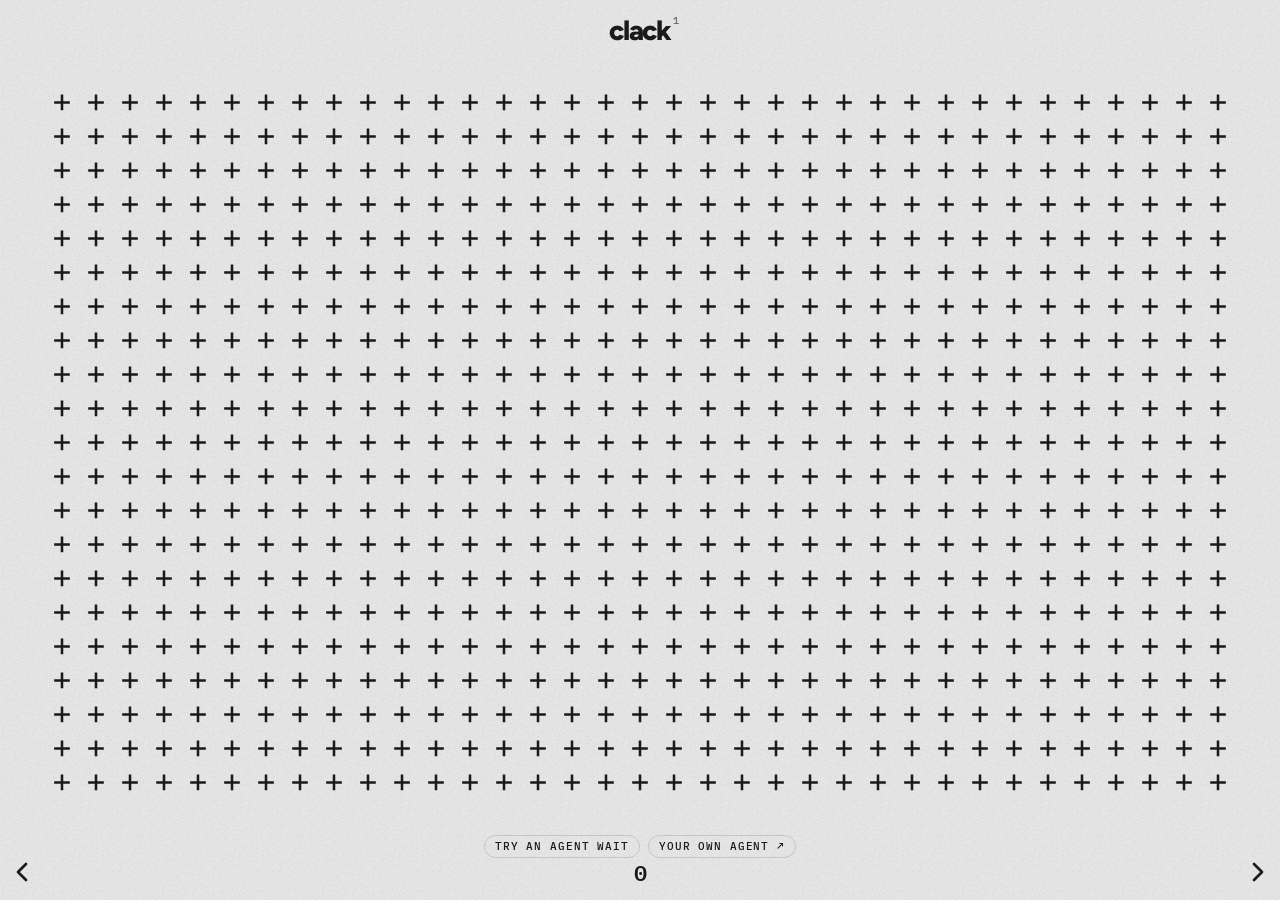
==== commit b5709f3a: "The clack website now says plainly that what it offers is a demo, and where the real clack is. Get c" ====
--- a/index.html
+++ b/index.html
@@ -101,10 +101,10 @@
 .agent.wait .dot { animation: agentPulse 1.6s ease-in-out infinite; }
 .agent.done { color: var(--ink); }
 @keyframes agentPulse { 50% { opacity: .25; transform: scale(.7); } }
-.agent button { pointer-events: auto; font: inherit; letter-spacing: inherit; text-transform: inherit; color: var(--ink);
-  background: none; border: 1px solid var(--line); border-radius: 999px; padding: 5px 10px; cursor: pointer; }
-.agent button:hover { border-color: var(--ink); }
-body.custom-cursor .agent button { cursor: none !important; }
+.agent button, .agent a { pointer-events: auto; font: inherit; letter-spacing: inherit; text-transform: inherit; color: var(--ink);
+  background: none; border: 1px solid var(--line); border-radius: 999px; padding: 5px 10px; cursor: pointer; text-decoration: none; }
+.agent button:hover, .agent a:hover { border-color: var(--ink); }
+body.custom-cursor .agent button, body.custom-cursor .agent a { cursor: none !important; }
 /* letting go: once the agent is done, the picture loses its colour and the cursor fades with the sound */
 #scene { transition: filter .3s linear; }
 body.letting-go #scene { filter: saturate(var(--grip-sat, 1)); }
@@ -744,7 +744,7 @@
 const pressed = new Set();
 function keyAt(x, y) {
   const el = document.elementFromPoint(x, y);
-  return el && el.closest('.edge, .top, .story, .agent button') ? null : cellAt(x, y);
+  return el && el.closest('.edge, .top, .story, .agent button, .agent a') ? null : cellAt(x, y);
 }
 function enter(id, k) {
   const cur = active.get(id);
@@ -2995,6 +2995,8 @@
   // played in without ever taking the focus (a window behind your terminal, say), clack is left when the pointer goes
   document.addEventListener('mouseout', e => { if (!e.relatedTarget && !document.hasFocus()) leave('pointer'); });
 
+  // the demo says it's one, and offers the real clack, which follows your own agent
+  const OWN = '<a href="https://github.com/kyuripark9/Keyboard#get-it-on-your-mac" target="_blank" rel="noopener">your own agent ↗</a>';
   let lastHtml = null;
   function render() {
     const now = Date.now(), s = AG.state;
@@ -3011,13 +3013,13 @@
       const gone = AG.grip <= 0.02, word = { Notification: 'agent needs you', StopFailure: 'agent stopped' }[AG.reason] || 'agent done';
       if (!gone) html = `<i class="dot"></i><span>${word} · go back</span>`;
       else if (now - AG.doneAt < RELEASE_MS + 9000) html = `<span>clack let go · ${AG.mode === 'demo' ? 'tab away to go back' : 'your agent is waiting'}</span>`;
-      else if (AG.mode === 'demo') html = `<span>still here?</span><button type="button" data-a="again">try again</button>`;
+      else if (AG.mode === 'demo') html = `<span>still here?</span><button type="button" data-a="again">try again</button>${OWN}`;
       else html = `<span>clack let go · your agent is waiting</span>`;
     } else if (backNew) {
       const typ = returns.length >= 3 ? ` · typical ${secs(median(returns))}` : '';
       html = `<span>back in ${secs(AG.backMs)}${typ}</span>`;
     } else if (AG.mode === 'demo') {
-      html = `<button type="button" data-a="try">try an agent wait</button>`;
+      html = `<button type="button" data-a="try">try an agent wait</button>${OWN}`;
     } else if (AG.offline) {
       // with the bridge up and nothing to wait for, the line says nothing and the count stands alone
       html = `<span>bridge offline</span>`;
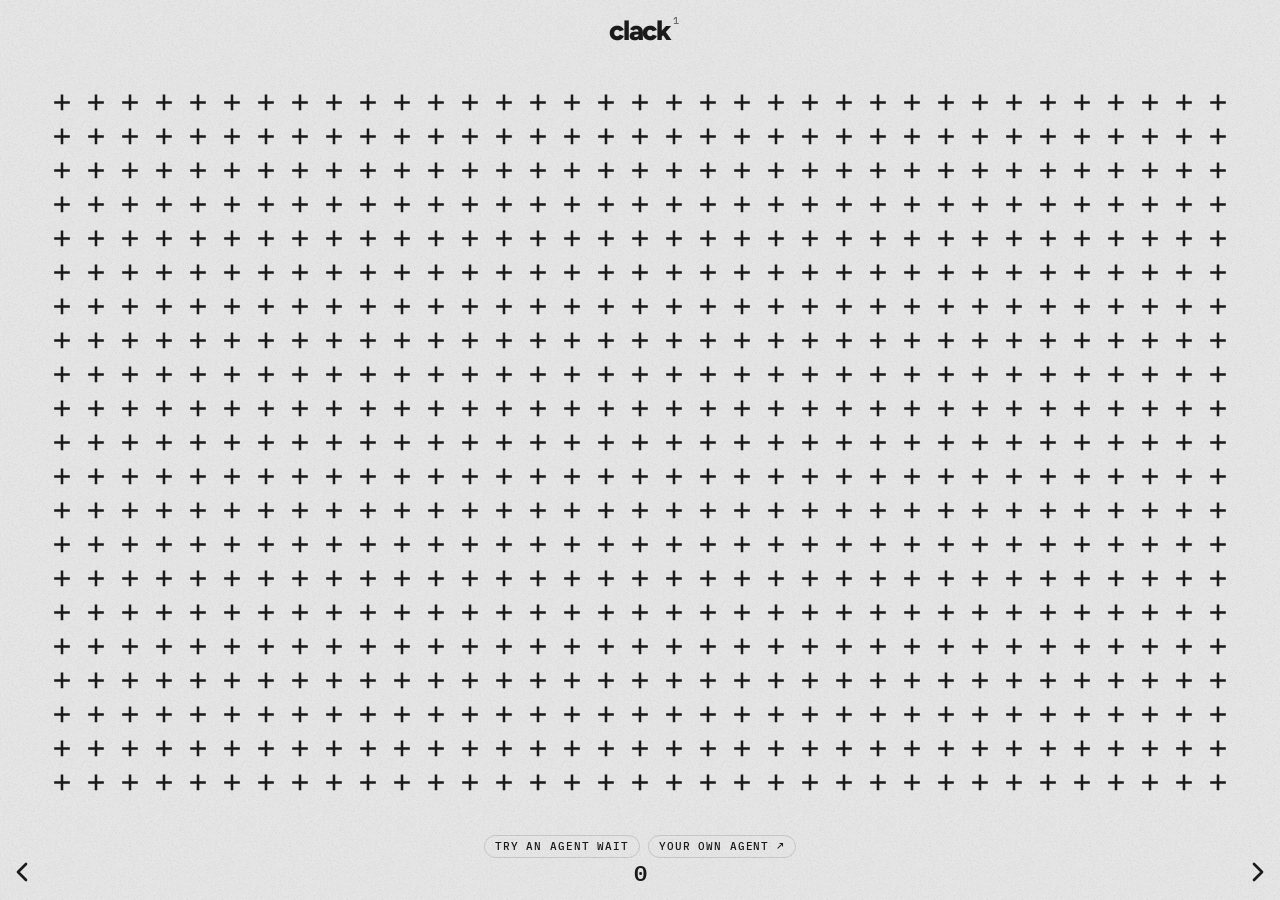
==== commit 35978e34: "clack now follows Codex as well as Claude Code, so it also holds you while Codex works and lets go w" ====
--- a/index.html
+++ b/index.html
@@ -2919,8 +2919,8 @@
 
 /* ---------- the agent: clack wakes when your agent starts working and lets go of you when it's done ----------
    Where the signal comes from:
-   - served by clack-bridge on localhost (or opened with ?bridge=http://localhost:4545): Claude Code hooks tell the
-     bridge when you hand off a prompt (start) and when the agent stops or needs you (done), and it streams that here
+   - served by clack-bridge on localhost (or opened with ?bridge=http://localhost:4545): Claude Code's or Codex's hooks
+     tell the bridge when you hand off a prompt (start) and when the agent stops or needs you (done), and it streams that here
    - anywhere else, such as the hosted portfolio copy: a demo agent you start yourself, so a visitor can feel the release
    With several sessions at once, the first to finish lets go of you, as it's waiting for you whatever the others do; once
    you've gone back, clack holds you again while any of them is still working, and the next to finish lets go again.
@@ -3010,7 +3010,7 @@
       const who = AG.mode === 'demo' ? 'demo agent' : AG.busy > 1 ? AG.busy + ' agents' : 'agent';
       html = `<i class="dot"></i><span>${who} · ${clock(now - (AG.prompted || AG.startAt))}</span>`;
     } else if (s === 'done') {
-      const gone = AG.grip <= 0.02, word = { Notification: 'agent needs you', StopFailure: 'agent stopped' }[AG.reason] || 'agent done';
+      const gone = AG.grip <= 0.02, word = { Notification: 'agent needs you', PermissionRequest: 'agent needs you', StopFailure: 'agent stopped' }[AG.reason] || 'agent done';
       if (!gone) html = `<i class="dot"></i><span>${word} · go back</span>`;
       else if (now - AG.doneAt < RELEASE_MS + 9000) html = `<span>clack let go · ${AG.mode === 'demo' ? 'tab away to go back' : 'your agent is waiting'}</span>`;
       else if (AG.mode === 'demo') html = `<span>still here?</span><button type="button" data-a="again">try again</button>${OWN}`;
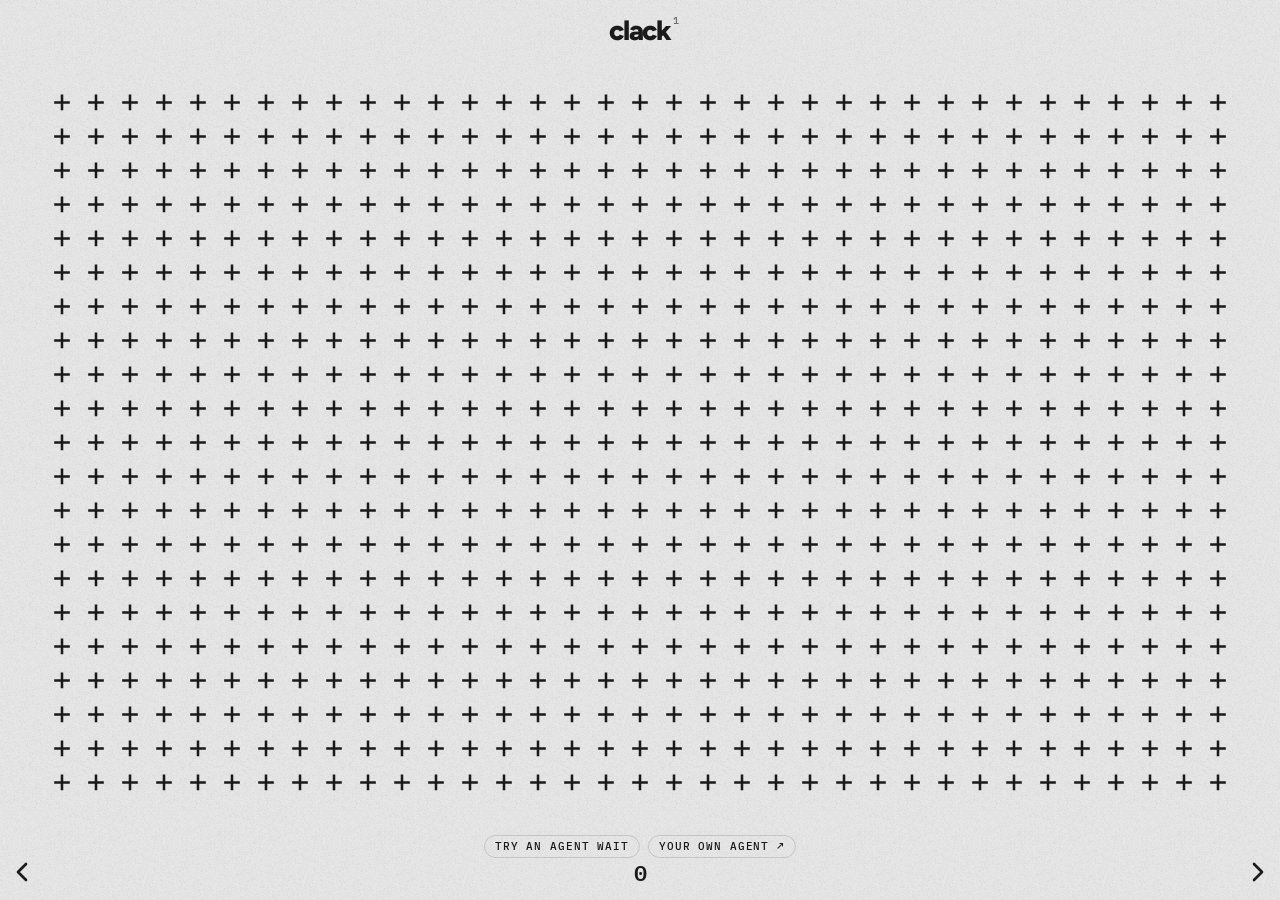
==== commit 549ef7ba: "clack's browser extension now follows claude.ai and ChatGPT for real, so on the clack website only t" ====
--- a/index.html
+++ b/index.html
@@ -2921,6 +2921,8 @@
    Where the signal comes from:
    - served by clack-bridge on localhost (or opened with ?bridge=http://localhost:4545): Claude Code's or Codex's hooks
      tell the bridge when you hand off a prompt (start) and when the agent stops or needs you (done), and it streams that here
+   - in the browser extension's side panel (?agent=panel): the extension watches claude.ai and ChatGPT, and its panel
+     passes on, in the bridge's own words, when one of them starts writing an answer and when it's done
    - anywhere else, such as the hosted portfolio copy: a demo agent you start yourself, so a visitor can feel the release
    With several sessions at once, the first to finish lets go of you, as it's waiting for you whatever the others do; once
    you've gone back, clack holds you again while any of them is still working, and the next to finish lets go again.
@@ -2932,7 +2934,8 @@
   const el = $('agent');
   const q = new URLSearchParams(location.search);
   const bridge = q.get('bridge') || (LOCAL.test(location.hostname) && location.port ? location.origin : null);
-  Object.assign(AG, { mode: bridge ? 'bridge' : 'demo', state: 'idle', offline: false, startAt: 0, doneAt: 0, reason: '',
+  const chat = !bridge && q.get('agent') === 'panel' && window.parent !== window;
+  Object.assign(AG, { mode: bridge ? 'bridge' : chat ? 'chat' : 'demo', site: '', state: 'idle', offline: false, startAt: 0, doneAt: 0, reason: '',
     backMs: null, backAt: 0, demoT: 0, busy: 0, since: 0, prompted: 0, here: !document.hidden && document.hasFocus(), hereAt: 0, seen: false });
 
   let returns = [];
@@ -3007,19 +3010,27 @@
     if (s === 'wait' && !backNew) {
       // the pulsing dot says it's working, so the line only names who and how long since you last handed them
       // something: how long you've been waiting, which one long-running session elsewhere doesn't stretch
-      const who = AG.mode === 'demo' ? 'demo agent' : AG.busy > 1 ? AG.busy + ' agents' : 'agent';
+      const who = AG.mode === 'demo' ? 'demo agent' : AG.mode === 'chat' ? (AG.busy > 1 ? AG.busy + ' chats' : AG.site || 'chat') + ' writing'
+        : AG.busy > 1 ? AG.busy + ' agents' : 'agent';
       html = `<i class="dot"></i><span>${who} · ${clock(now - (AG.prompted || AG.startAt))}</span>`;
     } else if (s === 'done') {
-      const gone = AG.grip <= 0.02, word = { Notification: 'agent needs you', PermissionRequest: 'agent needs you', StopFailure: 'agent stopped' }[AG.reason] || 'agent done';
+      // a chat that's done has an answer for you rather than an agent waiting
+      const ready = AG.mode === 'chat';
+      const gone = AG.grip <= 0.02, word = ready ? 'answer ready' : { Notification: 'agent needs you', PermissionRequest: 'agent needs you', StopFailure: 'agent stopped' }[AG.reason] || 'agent done';
+      const waiting = ready ? 'your answer is waiting' : 'your agent is waiting';
       if (!gone) html = `<i class="dot"></i><span>${word} · go back</span>`;
-      else if (now - AG.doneAt < RELEASE_MS + 9000) html = `<span>clack let go · ${AG.mode === 'demo' ? 'tab away to go back' : 'your agent is waiting'}</span>`;
+      else if (now - AG.doneAt < RELEASE_MS + 9000) html = `<span>clack let go · ${AG.mode === 'demo' ? 'tab away to go back' : waiting}</span>`;
       else if (AG.mode === 'demo') html = `<span>still here?</span><button type="button" data-a="again">try again</button>${OWN}`;
-      else html = `<span>clack let go · your agent is waiting</span>`;
+      else html = `<span>clack let go · ${waiting}</span>`;
     } else if (backNew) {
       const typ = returns.length >= 3 ? ` · typical ${secs(median(returns))}` : '';
       html = `<span>back in ${secs(AG.backMs)}${typ}</span>`;
     } else if (AG.mode === 'demo') {
       html = `<button type="button" data-a="try">try an agent wait</button>${OWN}`;
+    } else if (AG.mode === 'chat') {
+      // nothing to wait for yet: the line says what it waits for
+      html = `<span>waits with claude.ai and chatgpt</span>`;
+      el.classList.add('dim');
     } else if (AG.offline) {
       // with the bridge up and nothing to wait for, the line says nothing and the count stands alone
       html = `<span>bridge offline</span>`;
@@ -3042,23 +3053,30 @@
     render();
   }, 100);
 
+  // an event from the bridge, or from the extension's panel in the same words
+  function heard(e) {
+    if (!e || typeof e !== 'object') return;
+    AG.offline = false;
+    // how many sessions are still working, since when the longest of them has been, and when you last handed one of
+    // them something (older bridges don't say)
+    if (typeof e.working === 'number') Object.assign(AG, { busy: e.working, since: e.since || 0, prompted: e.prompted || 0 });
+    if (typeof e.site === 'string') AG.site = e.site;
+    if (e.type === 'hello') { if (e.phase === 'wait' && AG.state === 'idle') { start(); AG.startAt = AG.since || e.at || AG.startAt; } }
+    else if (e.type === 'start') start(e.auto);
+    else if (e.type === 'done') done(e.reason);
+    // the last working session closed or was stopped with Esc: you're at it already, so the wait just ends
+    else if (e.type === 'tally' && AG.state === 'wait' && !AG.busy) AG.state = 'idle';
+    render();
+  }
   if (AG.mode === 'bridge') {
     const es = new EventSource(bridge.replace(/\/$/, '') + '/events');
     es.onopen = () => { AG.offline = false; render(); };
     es.onerror = () => { AG.offline = true; render(); };
-    es.onmessage = m => {
-      let e; try { e = JSON.parse(m.data); } catch (err) { return; }
-      AG.offline = false;
-      // how many sessions are still working, since when the longest of them has been, and when you last handed one of
-      // them something (older bridges don't say)
-      if (typeof e.working === 'number') Object.assign(AG, { busy: e.working, since: e.since || 0, prompted: e.prompted || 0 });
-      if (e.type === 'hello') { if (e.phase === 'wait' && AG.state === 'idle') { start(); AG.startAt = AG.since || e.at || AG.startAt; } }
-      else if (e.type === 'start') start(e.auto);
-      else if (e.type === 'done') done(e.reason);
-      // the last working session closed or was stopped with Esc: you're at it already, so the wait just ends
-      else if (e.type === 'tally' && AG.state === 'wait' && !AG.busy) AG.state = 'idle';
-      render();
-    };
+    es.onmessage = m => { try { heard(JSON.parse(m.data)); } catch (err) {} };
+  } else if (AG.mode === 'chat') {
+    // only the page this one is open in speaks for the chats; a page that embeds clack anywhere else only moves its own
+    addEventListener('message', m => { if (m.source === window.parent && m.data) heard(m.data.clack); });
+    window.parent.postMessage({ clack: 'ready' }, '*');
   }
   render();
   window.__clackAgent = { AG, start, done, back, reset, returns: () => returns.slice() };
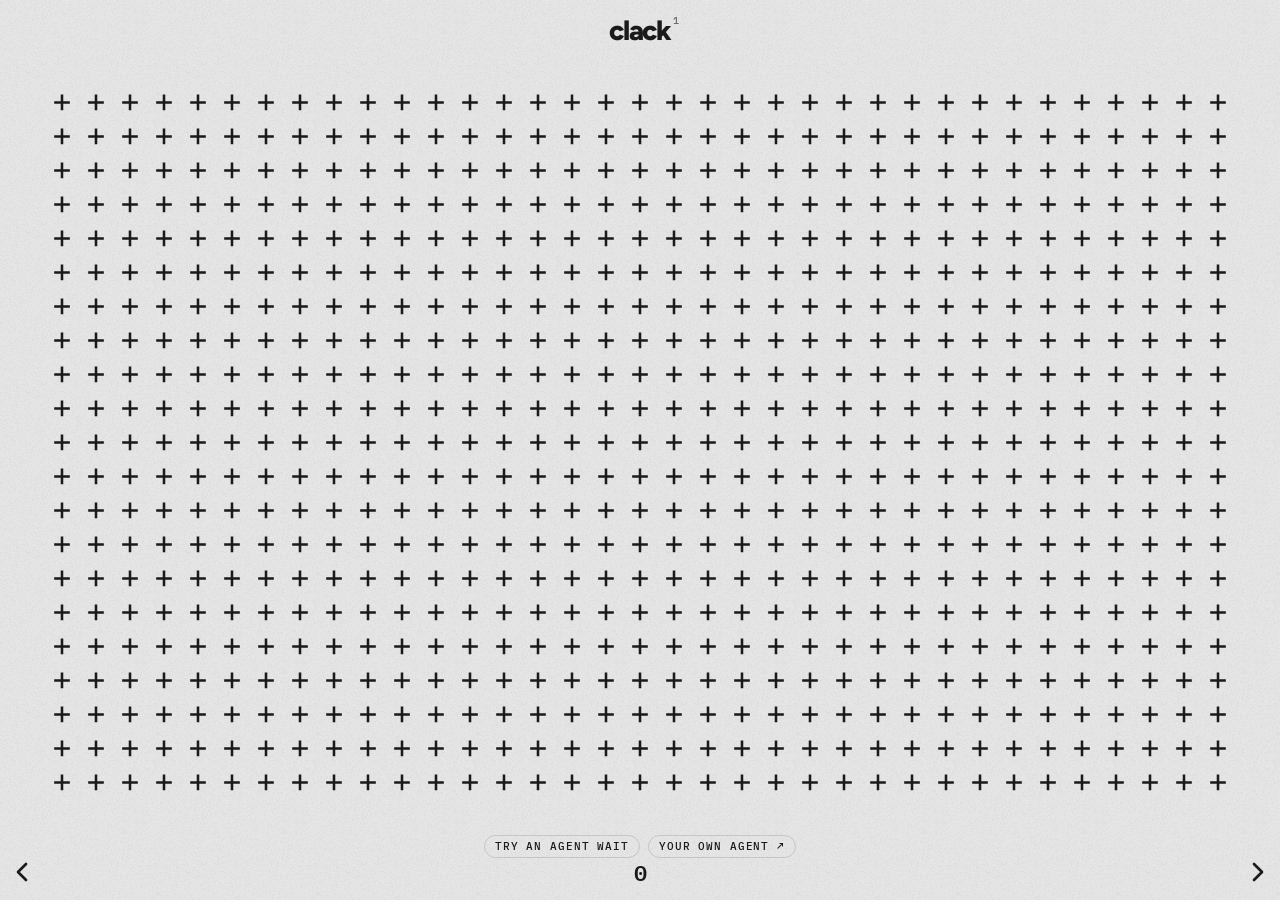
==== commit a9899332: "Cyanotype and Bubble Wrap in the middle of the clack website's ring no longer change into a differen" ====
--- a/index.html
+++ b/index.html
@@ -982,6 +982,8 @@
       nc.putImageData(id, 0, 0); this.grain = sc.createPattern(n, 'repeat');
       paper(dc, '#3557b0', .16);
       this.sp = [];
+      // the patches drift on a clock of their own from here, so the print starts the same whenever it starts the same
+      this.t0 = performance.now();
     },
     vn(x, y) { // smooth value noise on a wrapping 64x64 lattice
       const xi = Math.floor(x), yi = Math.floor(y), fx = x - xi, fy = y - yi, G = this.G;
@@ -1010,7 +1012,7 @@
     hit(x, y, k, now) { this.expose(x + rand(-20, 20), y + rand(-20, 20), rand(80, 120), .45 * V()); for (let i = 0, n = Math.round(4 * V()); i < n; i++) this.sparkle(x + rand(-70, 70), y + rand(-70, 70), now); },
     draw(now, dt) {
       sc.drawImage(deco, 0, 0, SW, SH);
-      const p = this.p, h = p / 2, t = now * .000012, L = this.L, fade = Math.exp(-dt / 1300);
+      const p = this.p, h = p / 2, t = (now - this.t0) * .000012, L = this.L, fade = Math.exp(-dt / 1300);
       for (let j = 0; j < this.rows; j++) {
         const y = j * h - h;
         for (let i = 0; i < this.cols; i++) {
@@ -1083,6 +1085,8 @@
       // phases), so the lines run on between the hills and across the edges instead of stopping where the bubbles do
       this.ph = Float32Array.from({ length: 4 }, () => rand(0, Math.PI * 2));
       this.rip = []; this.cur = { x: -999, y: -999, a: 0, t: 0 };
+      // the sheet sways on a clock of its own from here, so it starts the same whenever it starts the same
+      this.t0 = performance.now();
       if (this.gl === undefined) this.gl = this.glInit();
       if (this.gl) {
         const { cv, gl, u } = this.gl;
@@ -1144,7 +1148,7 @@
     },
     hit(x, y, k, now) {
       // the step pops the nearest of the four bubbles around it on the sheet
-      const t = now / 1000, u = (this.xs(x) + this.ox(y, t) - this.x0) / this.s, v = (y + this.oy(x, t) - this.y0) / this.s;
+      const t = (now - this.t0) / 1000, u = (this.xs(x) + this.ox(y, t) - this.x0) / this.s, v = (y + this.oy(x, t) - this.y0) / this.s;
       let q = -1, best = 2.5;
       for (let r = v | 0; r <= (v | 0) + 1; r++) for (let p = r * this.cols + ((u - this.ro[r]) | 0), e = p + 2; p < e; p++) {
         const d = this.d2(p, u, v); if (d < best && this.base[p]) { best = d; q = p; }
@@ -1163,7 +1167,7 @@
         amp[q] += (target - amp[q]) * Math.min(1, dt * (this.back[q] ? .02 : .0025));
       }
       // the hills are worked out on a grid twice as coarse (K) and filled in between, as they are smooth at that scale
-      const W2 = this.w2, H2 = this.h2, K = this.K, G2 = G * 2, t = now / 1000;
+      const W2 = this.w2, H2 = this.h2, K = this.K, G2 = G * 2, t = (now - this.t0) / 1000;
       const ox = new Float32Array(H2), oy = new Float32Array(W2), xs = new Float32Array(W2);
       for (let j = 0; j < H2; j++) ox[j] = this.ox(j * G2, t);
       for (let i = 0; i < W2; i++) { oy[i] = this.oy(i * G2, t); xs[i] = this.xs(i * G2); }
@@ -1279,6 +1283,8 @@
         ctx.fillStyle = grain; ctx.fillRect(0, 0, SW, SH);
       }
       this.skin = sc.createPattern(skin, 'no-repeat'); this.skin.setTransform(px);
+      // the print drifts on a clock of its own from here, so it starts the same whenever it starts the same
+      this.t0 = performance.now();
     },
     // a tile of the felt's grain, after the reference: white noise softened into specks a few pixels across, with a
     // scatter of pale fibres pressed into it, laid over both colours as faint white and black
@@ -1333,7 +1339,7 @@
     },
     draw(now, dt) {
       sc.drawImage(deco, 0, 0, SW, SH);
-      const { p, cols, rows, E, A, V, F } = this, t = now * .00003, fade = Math.exp(-dt / 3000), k = dt / 16, damp = Math.pow(.9, k);
+      const { p, cols, rows, E, A, V, F } = this, t = (now - this.t0) * .00003, fade = Math.exp(-dt / 3000), k = dt / 16, damp = Math.pow(.9, k);
       const a1 = 1 / (p * 6.5), a2 = 1 / (p * 3);
       // the print: two layers of slow value noise, eased so every square stays big, from nearly touching its
       // neighbours to a little smaller; the cursor's trail shrinks it down toward a dot
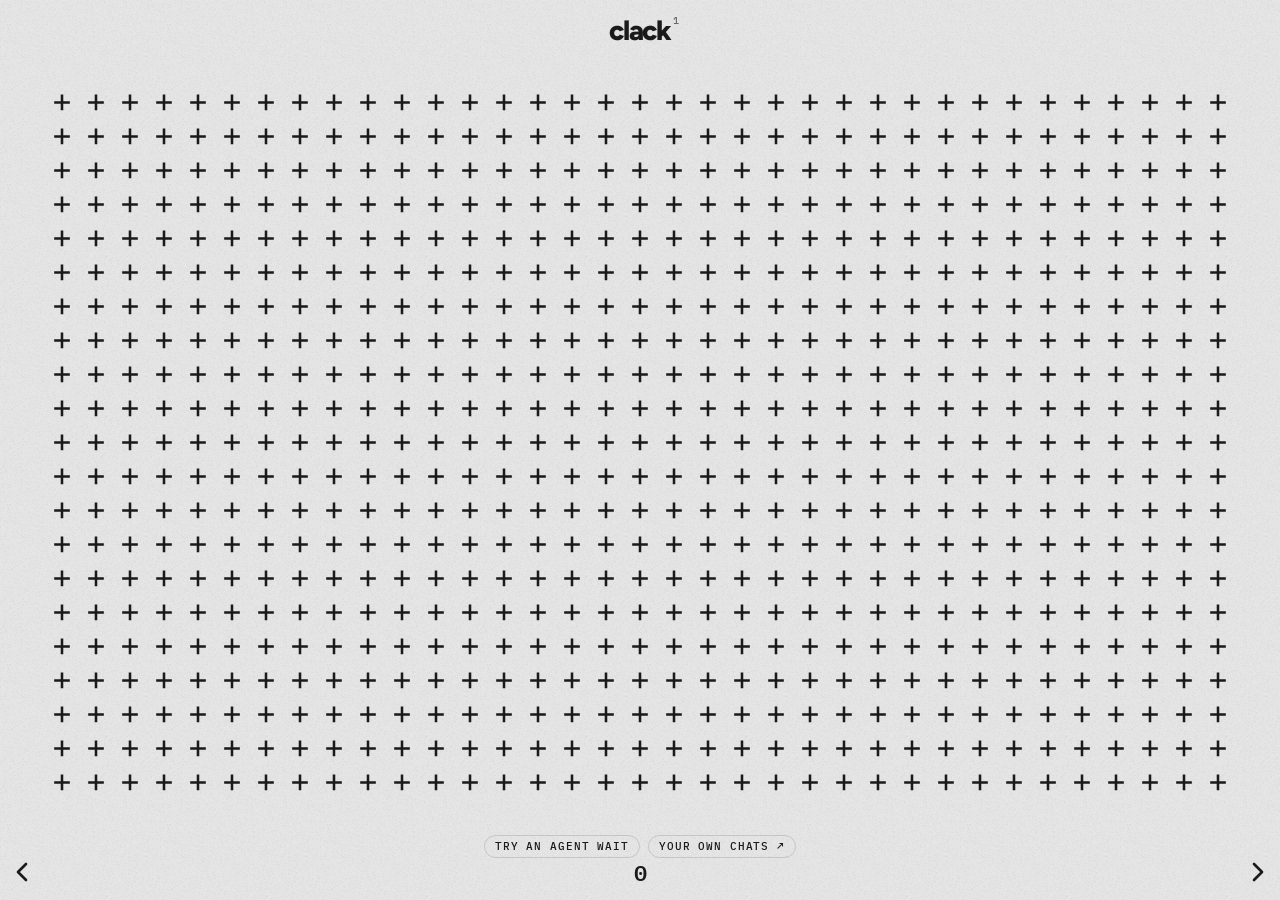
==== commit 573e73dc: "clack is now the web version and the browser extension only: the Mac app is gone, and the extension " ====
--- a/index.html
+++ b/index.html
@@ -2925,23 +2925,19 @@
 
 /* ---------- the agent: clack wakes when your agent starts working and lets go of you when it's done ----------
    Where the signal comes from:
-   - served by clack-bridge on localhost (or opened with ?bridge=http://localhost:4545): Claude Code's or Codex's hooks
-     tell the bridge when you hand off a prompt (start) and when the agent stops or needs you (done), and it streams that here
    - in the browser extension's side panel (?agent=panel): the extension watches claude.ai and ChatGPT, and its panel
-     passes on, in the bridge's own words, when one of them starts writing an answer and when it's done
-   - anywhere else, such as the hosted portfolio copy: a demo agent you start yourself, so a visitor can feel the release
-   With several sessions at once, the first to finish lets go of you, as it's waiting for you whatever the others do; once
+     passes on when one of them starts writing an answer and when it's done
+   - anywhere else, such as the website: a demo agent you start yourself, so a visitor can feel the release
+   With several chats at once, the first to finish lets go of you, as it's waiting for you whatever the others do; once
    you've gone back, clack holds you again while any of them is still working, and the next to finish lets go again.
    Return time is measured from "done" (or from coming back to clack, if it let go while you were away) to the moment you
    leave this tab or window (or send the agent a new prompt); a release you never saw isn't timed.
    It's kept in this browser only, and only ever shown as your last return and your typical (median) one */
 (() => {
-  const RELEASE_MS = 5000, DEMO_MS = 12000, BACK_SHOW_MS = 10000, LOCAL = /^(localhost|127\.0\.0\.1|\[::1\])$/;
+  const RELEASE_MS = 5000, DEMO_MS = 12000, BACK_SHOW_MS = 10000;
   const el = $('agent');
-  const q = new URLSearchParams(location.search);
-  const bridge = q.get('bridge') || (LOCAL.test(location.hostname) && location.port ? location.origin : null);
-  const chat = !bridge && q.get('agent') === 'panel' && window.parent !== window;
-  Object.assign(AG, { mode: bridge ? 'bridge' : chat ? 'chat' : 'demo', site: '', state: 'idle', offline: false, startAt: 0, doneAt: 0, reason: '',
+  const chat = new URLSearchParams(location.search).get('agent') === 'panel' && window.parent !== window;
+  Object.assign(AG, { mode: chat ? 'chat' : 'demo', site: '', state: 'idle', startAt: 0, doneAt: 0,
     backMs: null, backAt: 0, demoT: 0, busy: 0, since: 0, prompted: 0, here: !document.hidden && document.hasFocus(), hereAt: 0, seen: false });
 
   let returns = [];
@@ -2959,21 +2955,17 @@
   }
   function hold() { setGrip(1); document.body.classList.remove('letting-go'); }
 
-  function start(auto) {
-    if (AG.state === 'done') {
-      // Claude waking itself up in one session doesn't take back the release another one finishing began
-      if (auto) return;
-      back('prompt'); // a new prompt means you went back, even if this tab never lost focus
-    }
+  function start() {
+    if (AG.state === 'done') back('prompt'); // a new prompt means you went back, even if this tab never lost focus
     clearTimeout(AG.demoT);
-    // a second session starting joins the wait already running rather than restarting its clock
+    // a second chat starting joins the wait already running rather than restarting its clock
     if (AG.state !== 'wait') Object.assign(AG, { state: 'wait', startAt: AG.since || Date.now() });
     hold(); render();
-    if (AG.mode === 'demo') AG.demoT = setTimeout(() => done('Stop'), DEMO_MS);
+    if (AG.mode === 'demo') AG.demoT = setTimeout(done, DEMO_MS);
   }
-  function done(reason) {
-    if (AG.state !== 'wait') return; // a "done" with no wait behind it (an idle reminder, say) changes nothing
-    Object.assign(AG, { state: 'done', doneAt: Date.now(), reason: reason || 'Stop', seen: AG.here });
+  function done() {
+    if (AG.state !== 'wait') return; // a "done" with no wait behind it changes nothing
+    Object.assign(AG, { state: 'done', doneAt: Date.now(), seen: AG.here });
     document.body.classList.add('letting-go');
     render();
   }
@@ -3004,8 +2996,8 @@
   // played in without ever taking the focus (a window behind your terminal, say), clack is left when the pointer goes
   document.addEventListener('mouseout', e => { if (!e.relatedTarget && !document.hasFocus()) leave('pointer'); });
 
-  // the demo says it's one, and offers the real clack, which follows your own agent
-  const OWN = '<a href="https://github.com/kyuripark9/Keyboard#get-it-on-your-mac" target="_blank" rel="noopener">your own agent ↗</a>';
+  // the demo says it's one, and offers the real clack, the browser extension, which follows your own chats
+  const OWN = '<a href="https://kyuripark9.github.io/Keyboard/#extension" target="_blank" rel="noopener">your own chats ↗</a>';
   let lastHtml = null;
   function render() {
     const now = Date.now(), s = AG.state;
@@ -3015,14 +3007,13 @@
     // coming back while others still work, your return shows first and then their wait
     if (s === 'wait' && !backNew) {
       // the pulsing dot says it's working, so the line only names who and how long since you last handed them
-      // something: how long you've been waiting, which one long-running session elsewhere doesn't stretch
-      const who = AG.mode === 'demo' ? 'demo agent' : AG.mode === 'chat' ? (AG.busy > 1 ? AG.busy + ' chats' : AG.site || 'chat') + ' writing'
-        : AG.busy > 1 ? AG.busy + ' agents' : 'agent';
+      // something: how long you've been waiting, which one long-running chat elsewhere doesn't stretch
+      const who = AG.mode === 'demo' ? 'demo agent' : (AG.busy > 1 ? AG.busy + ' chats' : AG.site || 'chat') + ' writing';
       html = `<i class="dot"></i><span>${who} · ${clock(now - (AG.prompted || AG.startAt))}</span>`;
     } else if (s === 'done') {
       // a chat that's done has an answer for you rather than an agent waiting
       const ready = AG.mode === 'chat';
-      const gone = AG.grip <= 0.02, word = ready ? 'answer ready' : { Notification: 'agent needs you', PermissionRequest: 'agent needs you', StopFailure: 'agent stopped' }[AG.reason] || 'agent done';
+      const gone = AG.grip <= 0.02, word = ready ? 'answer ready' : 'agent done';
       const waiting = ready ? 'your answer is waiting' : 'your agent is waiting';
       if (!gone) html = `<i class="dot"></i><span>${word} · go back</span>`;
       else if (now - AG.doneAt < RELEASE_MS + 9000) html = `<span>clack let go · ${AG.mode === 'demo' ? 'tab away to go back' : waiting}</span>`;
@@ -3037,10 +3028,6 @@
       // nothing to wait for yet: the line says what it waits for
       html = `<span>waits with claude.ai and chatgpt</span>`;
       el.classList.add('dim');
-    } else if (AG.offline) {
-      // with the bridge up and nothing to wait for, the line says nothing and the count stands alone
-      html = `<span>bridge offline</span>`;
-      el.classList.add('dim');
     }
     if (lastHtml !== html) el.innerHTML = lastHtml = html;
   }
@@ -3059,27 +3046,21 @@
     render();
   }, 100);
 
-  // an event from the bridge, or from the extension's panel in the same words
+  // an event from the extension's panel
   function heard(e) {
     if (!e || typeof e !== 'object') return;
-    AG.offline = false;
-    // how many sessions are still working, since when the longest of them has been, and when you last handed one of
-    // them something (older bridges don't say)
+    // how many chats are still writing, since when the longest of them has been, and when you last handed one of them
+    // something
     if (typeof e.working === 'number') Object.assign(AG, { busy: e.working, since: e.since || 0, prompted: e.prompted || 0 });
     if (typeof e.site === 'string') AG.site = e.site;
     if (e.type === 'hello') { if (e.phase === 'wait' && AG.state === 'idle') { start(); AG.startAt = AG.since || e.at || AG.startAt; } }
-    else if (e.type === 'start') start(e.auto);
-    else if (e.type === 'done') done(e.reason);
-    // the last working session closed or was stopped with Esc: you're at it already, so the wait just ends
+    else if (e.type === 'start') start();
+    else if (e.type === 'done') done();
+    // the last chat writing was closed: there's nothing to go back to, so the wait just ends
     else if (e.type === 'tally' && AG.state === 'wait' && !AG.busy) AG.state = 'idle';
     render();
   }
-  if (AG.mode === 'bridge') {
-    const es = new EventSource(bridge.replace(/\/$/, '') + '/events');
-    es.onopen = () => { AG.offline = false; render(); };
-    es.onerror = () => { AG.offline = true; render(); };
-    es.onmessage = m => { try { heard(JSON.parse(m.data)); } catch (err) {} };
-  } else if (AG.mode === 'chat') {
+  if (AG.mode === 'chat') {
     // only the page this one is open in speaks for the chats; a page that embeds clack anywhere else only moves its own
     addEventListener('message', m => { if (m.source === window.parent && m.data) heard(m.data.clack); });
     window.parent.postMessage({ clack: 'ready' }, '*');
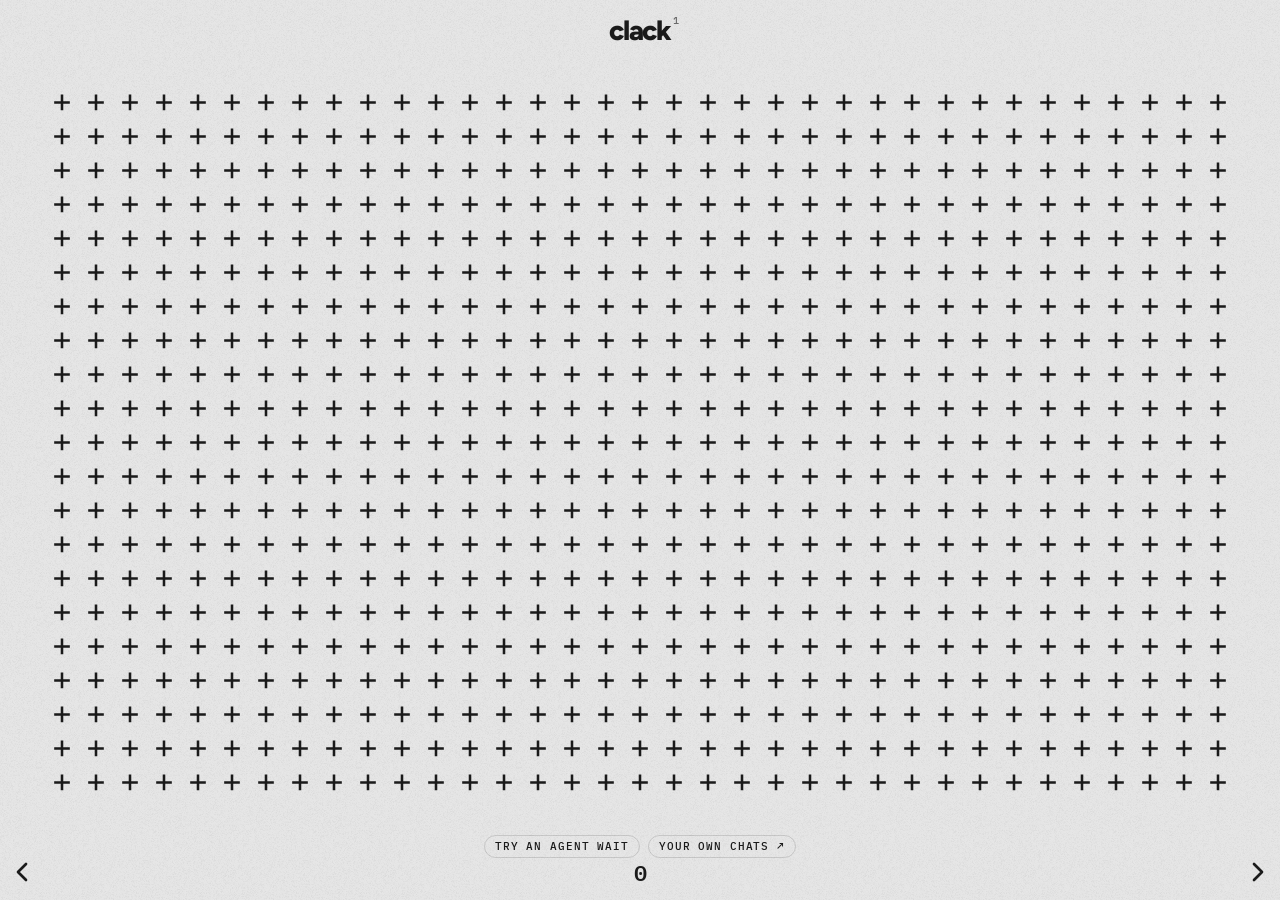
==== commit 9e9accad: "The clack website no longer calls its web version a demo. The grey Demo note over the ways is gone: " ====
--- a/index.html
+++ b/index.html
@@ -3008,7 +3008,7 @@
     if (s === 'wait' && !backNew) {
       // the pulsing dot says it's working, so the line only names who and how long since you last handed them
       // something: how long you've been waiting, which one long-running chat elsewhere doesn't stretch
-      const who = AG.mode === 'demo' ? 'demo agent' : (AG.busy > 1 ? AG.busy + ' chats' : AG.site || 'chat') + ' writing';
+      const who = AG.mode === 'demo' ? 'sample agent' :(AG.busy > 1 ? AG.busy + ' chats' : AG.site || 'chat') + ' writing';
       html = `<i class="dot"></i><span>${who} · ${clock(now - (AG.prompted || AG.startAt))}</span>`;
     } else if (s === 'done') {
       // a chat that's done has an answer for you rather than an agent waiting
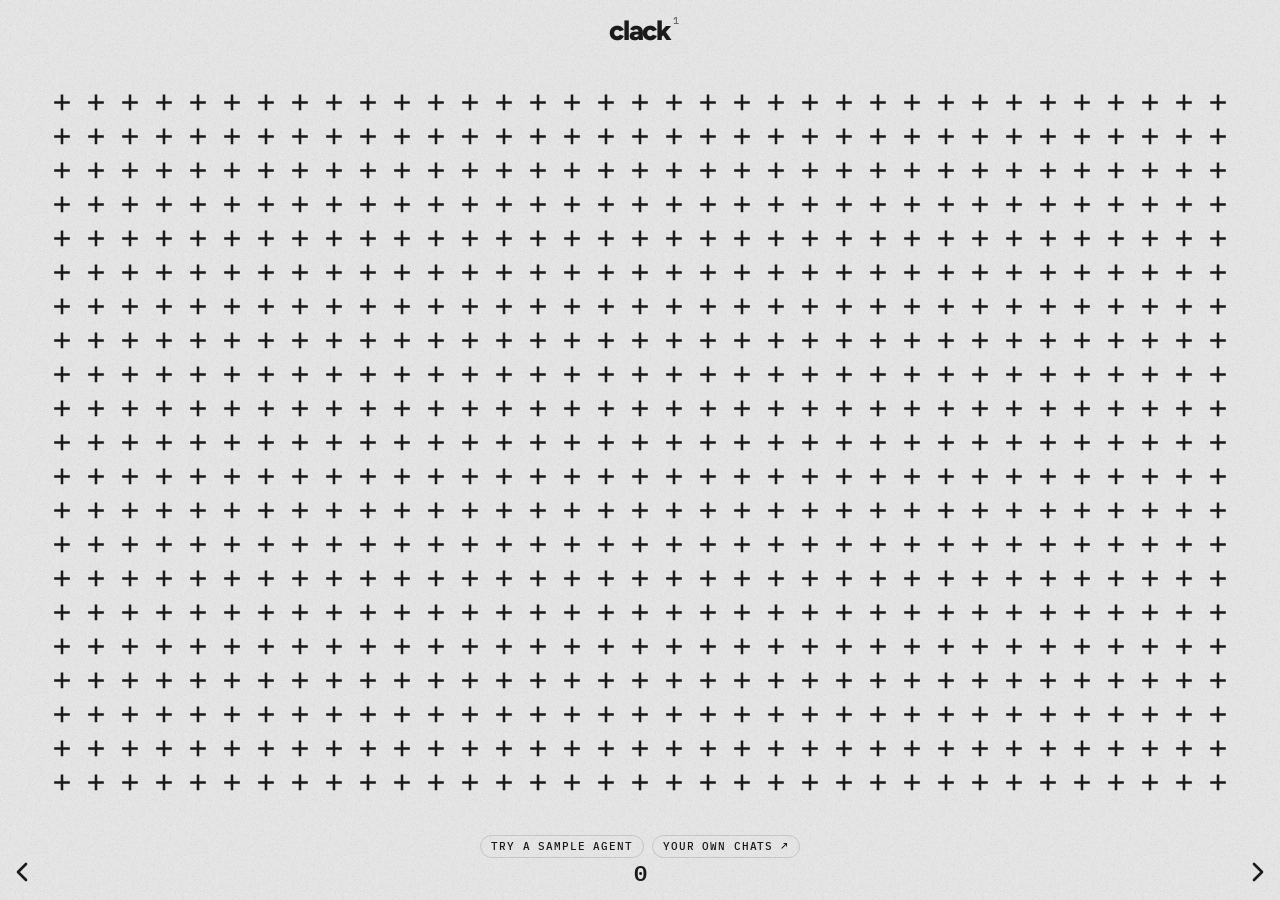
==== commit 6abc8728: "clack's side panel no longer stays on "writing" when a chat tab leaves mid-answer. A tab that goes o" ====
--- a/index.html
+++ b/index.html
@@ -2927,7 +2927,7 @@
    Where the signal comes from:
    - in the browser extension's side panel (?agent=panel): the extension watches claude.ai and ChatGPT, and its panel
      passes on when one of them starts writing an answer and when it's done
-   - anywhere else, such as the website: a demo agent you start yourself, so a visitor can feel the release
+   - anywhere else, such as the website: a sample agent you start yourself, so a visitor can feel the release
    With several chats at once, the first to finish lets go of you, as it's waiting for you whatever the others do; once
    you've gone back, clack holds you again while any of them is still working, and the next to finish lets go again.
    Return time is measured from "done" (or from coming back to clack, if it let go while you were away) to the moment you
@@ -3013,8 +3013,8 @@
     } else if (s === 'done') {
       // a chat that's done has an answer for you rather than an agent waiting
       const ready = AG.mode === 'chat';
-      const gone = AG.grip <= 0.02, word = ready ? 'answer ready' : 'agent done';
-      const waiting = ready ? 'your answer is waiting' : 'your agent is waiting';
+      const gone = AG.grip <= 0.02, word = ready ? 'answer ready' : 'sample agent done';
+      const waiting = 'your answer is waiting'; // only a chat's: the sample agent says to tab away
       if (!gone) html = `<i class="dot"></i><span>${word} · go back</span>`;
       else if (now - AG.doneAt < RELEASE_MS + 9000) html = `<span>clack let go · ${AG.mode === 'demo' ? 'tab away to go back' : waiting}</span>`;
       else if (AG.mode === 'demo') html = `<span>still here?</span><button type="button" data-a="again">try again</button>${OWN}`;
@@ -3023,7 +3023,7 @@
       const typ = returns.length >= 3 ? ` · typical ${secs(median(returns))}` : '';
       html = `<span>back in ${secs(AG.backMs)}${typ}</span>`;
     } else if (AG.mode === 'demo') {
-      html = `<button type="button" data-a="try">try an agent wait</button>${OWN}`;
+      html = `<button type="button" data-a="try">try a sample agent</button>${OWN}`;
     } else if (AG.mode === 'chat') {
       // nothing to wait for yet: the line says what it waits for
       html = `<span>waits with claude.ai and chatgpt</span>`;
